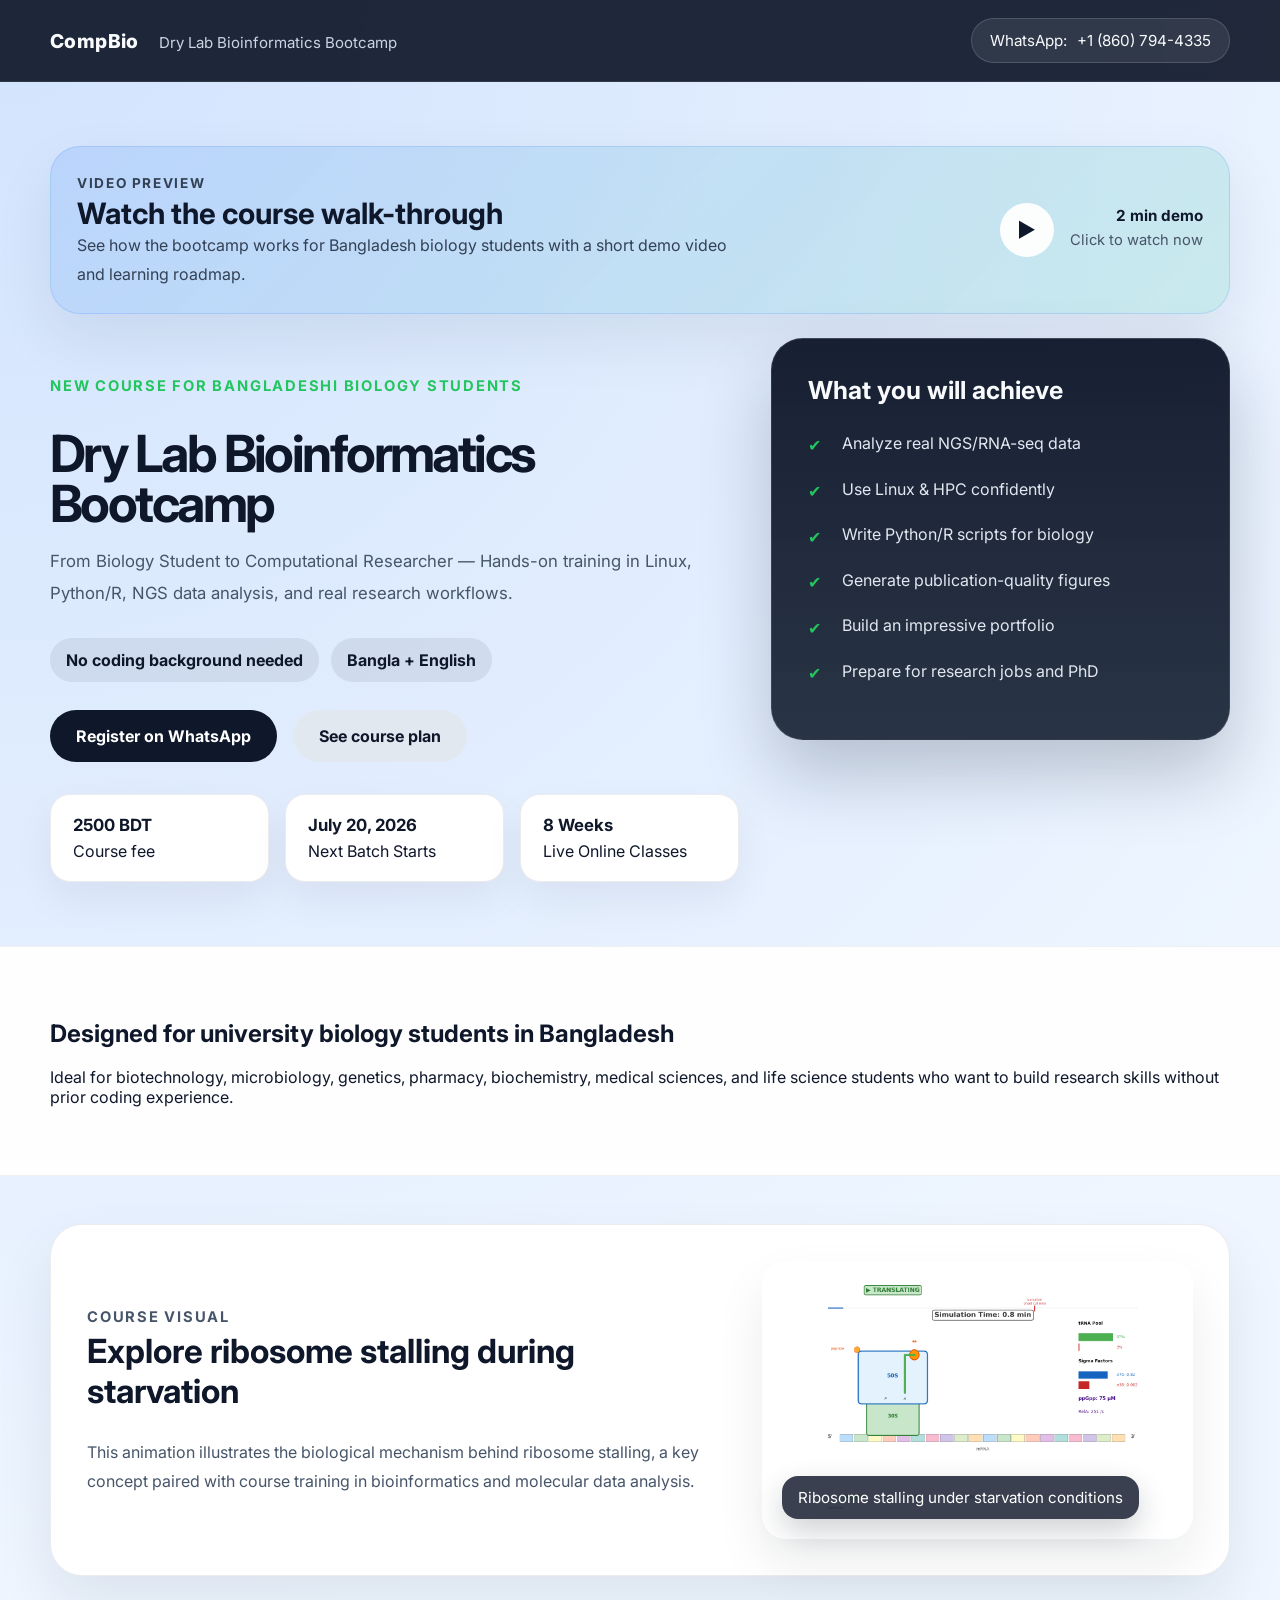
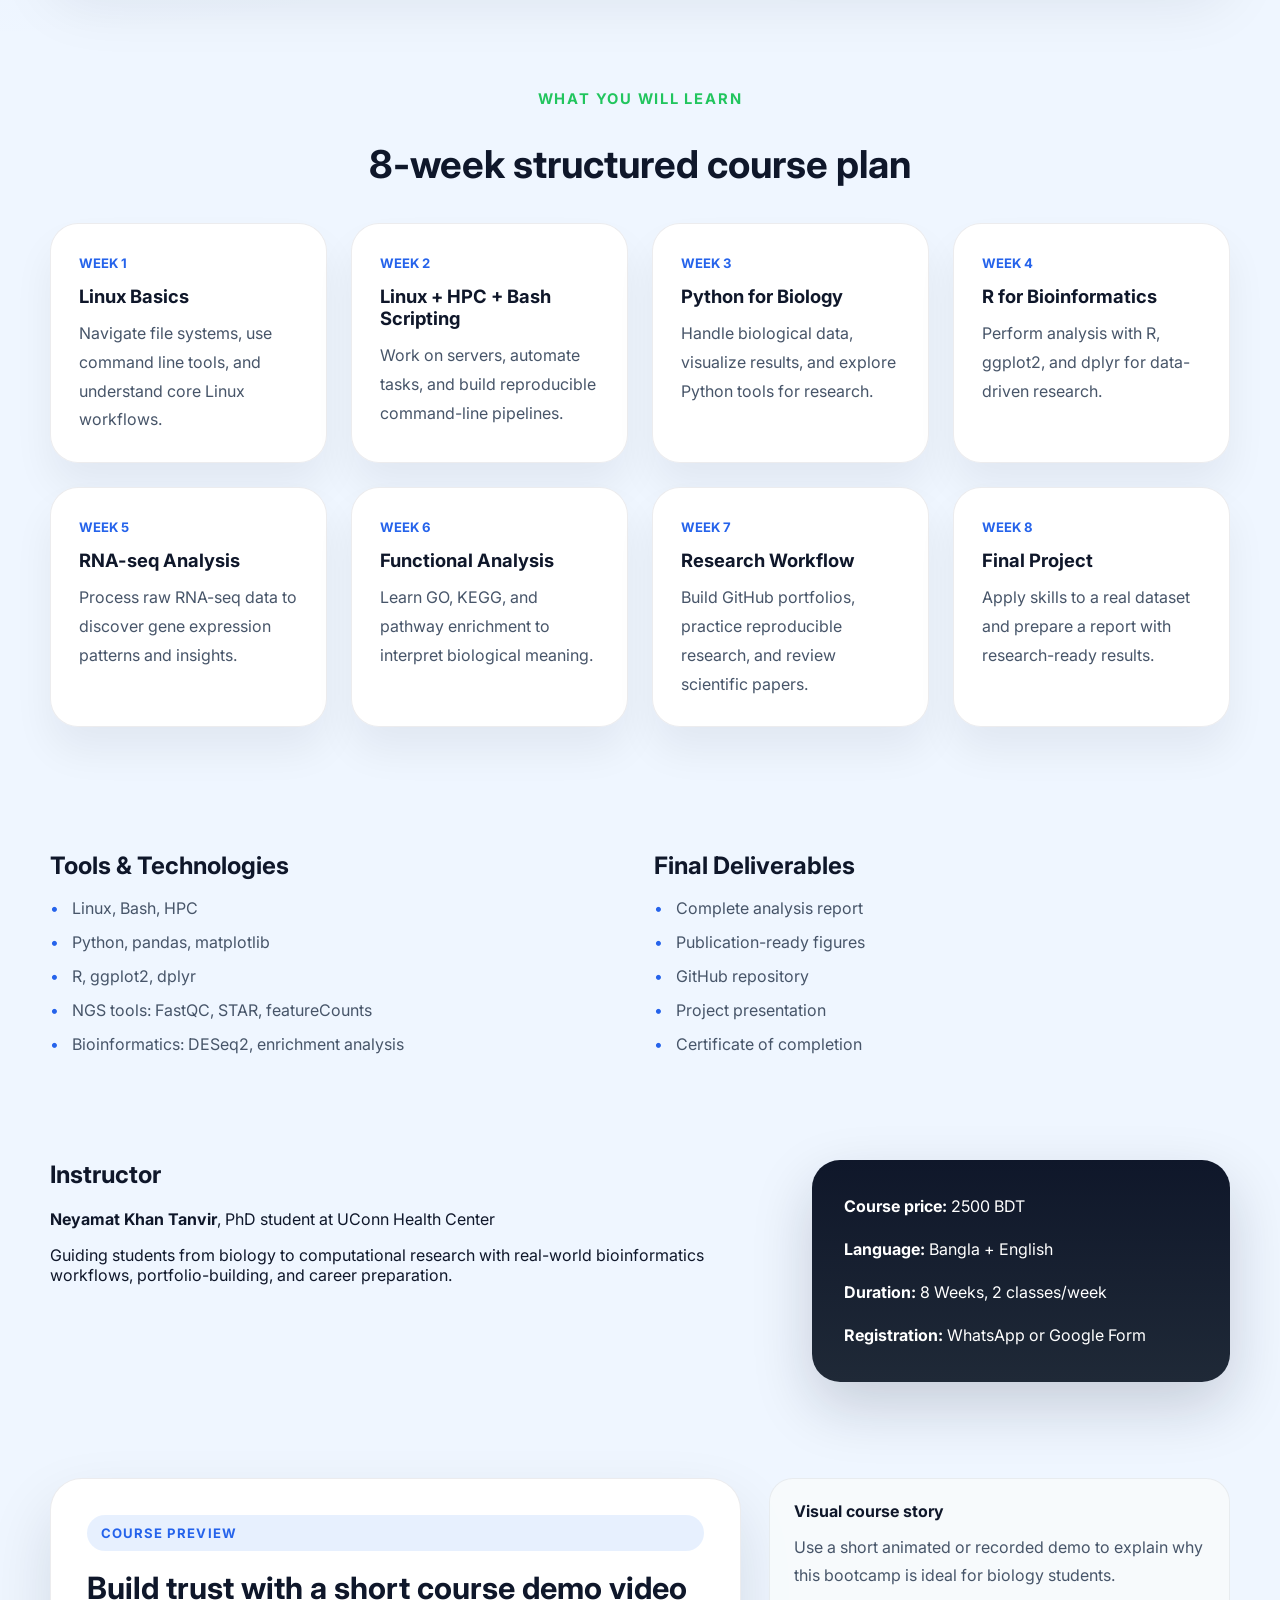
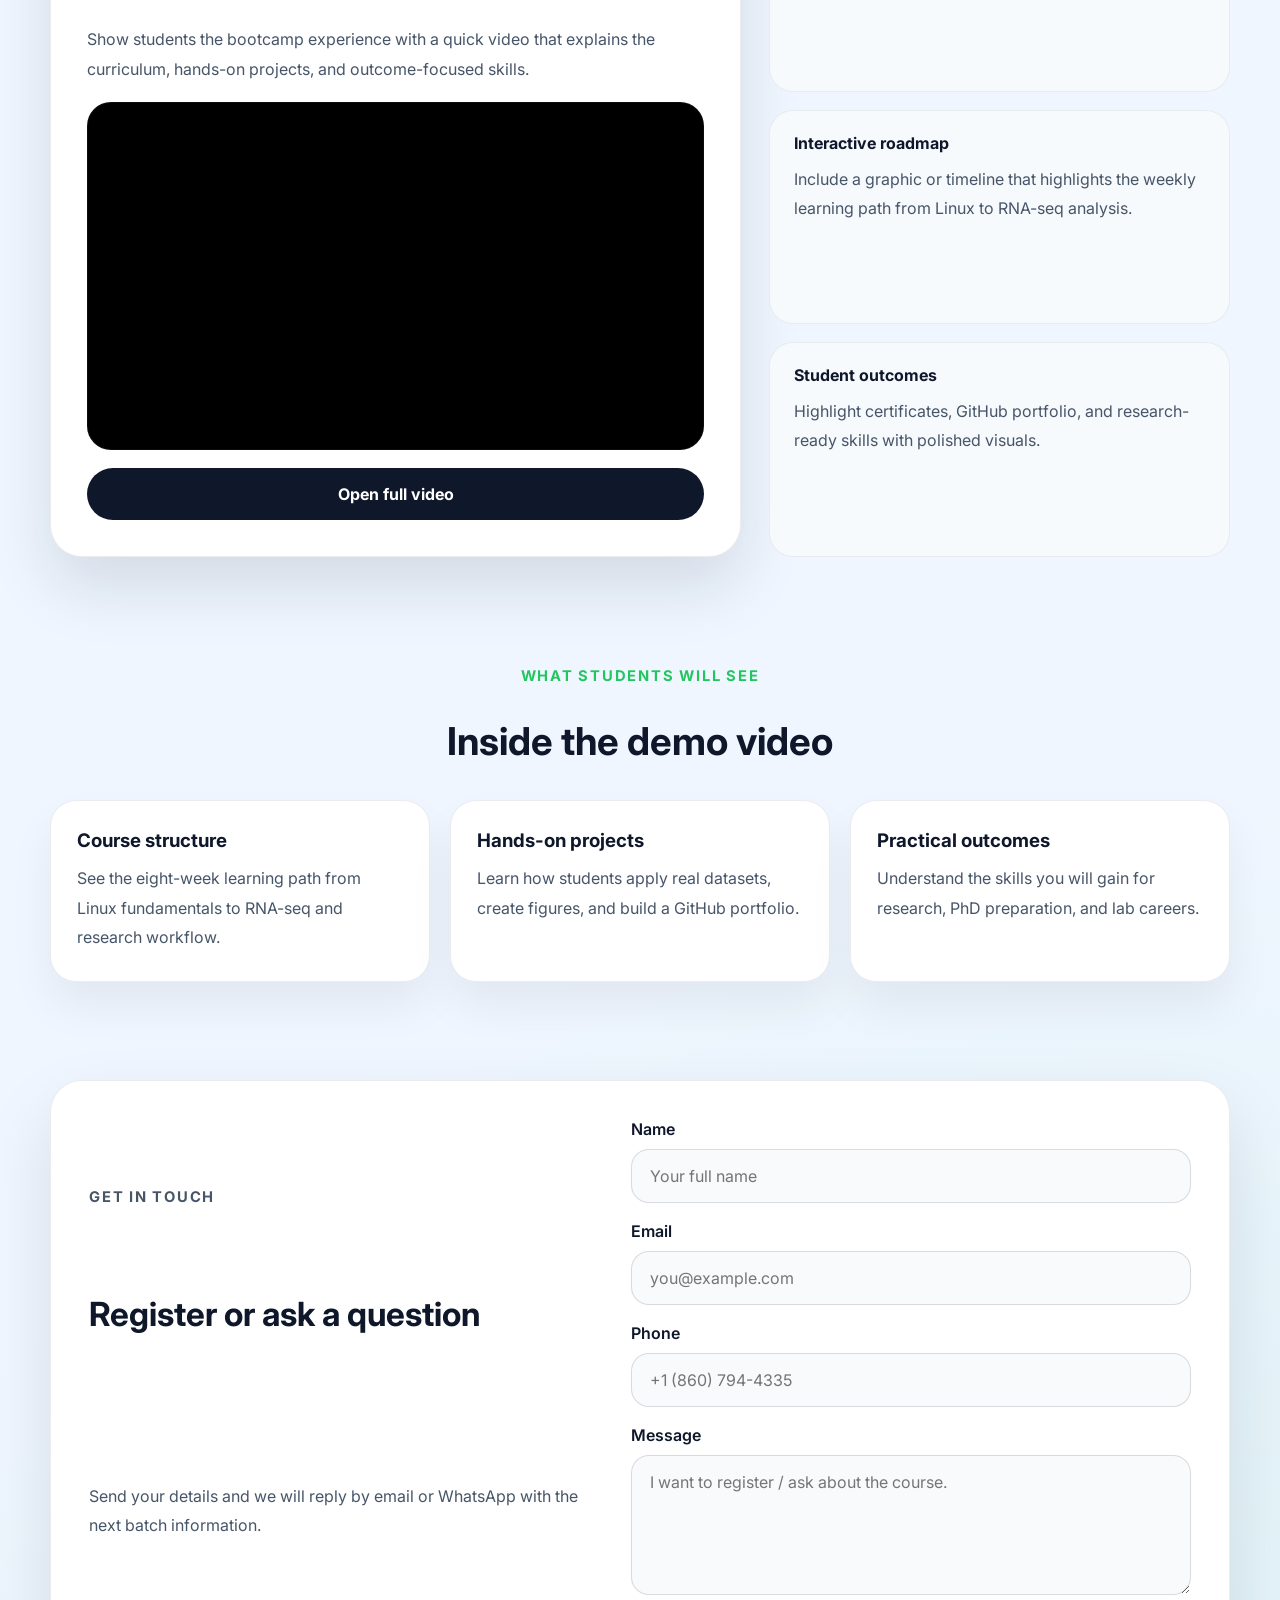
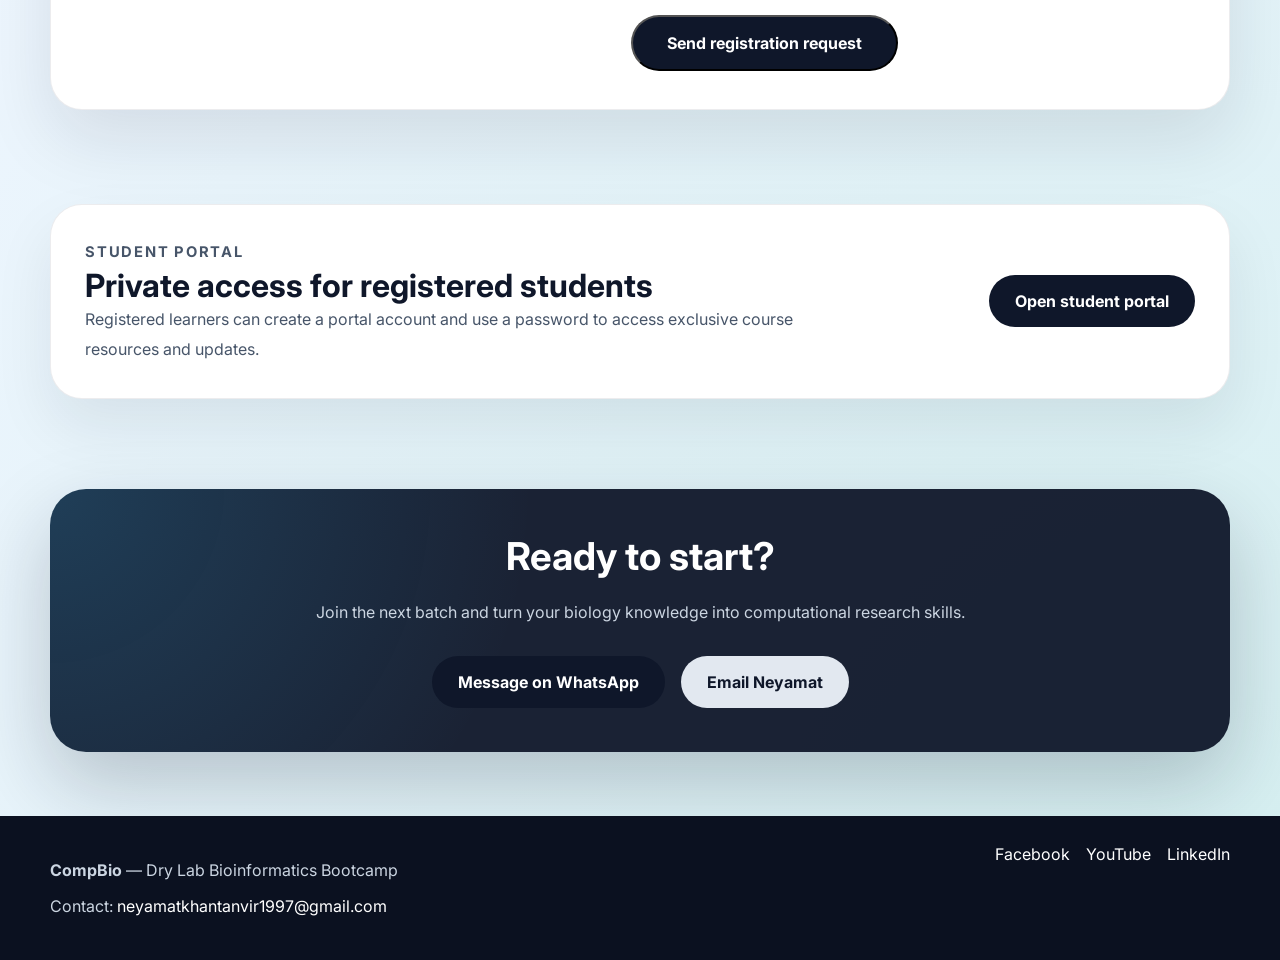
==== index.html @ d681d4a4 "Add GIF caption overlay and push latest updates" ====
<!DOCTYPE html>
<html lang="en">
<head>
  <meta charset="UTF-8" />
  <meta name="viewport" content="width=device-width, initial-scale=1.0" />
  <title>CompBio | Dry Lab Bioinformatics Bootcamp</title>
  <link rel="preconnect" href="https://fonts.googleapis.com" />
  <link rel="preconnect" href="https://fonts.gstatic.com" crossorigin />
  <link href="https://fonts.googleapis.com/css2?family=Inter:wght@400;500;600;700;800&display=swap" rel="stylesheet" />
  <link rel="stylesheet" href="styles.css" />
</head>
<body>
  <header class="topbar">
    <div class="container topbar-inner">
      <div>
        <span class="brand">CompBio</span>
        <span class="tag">Dry Lab Bioinformatics Bootcamp</span>
      </div>
      <div class="contact-pill">
        <span>WhatsApp:</span>
        <a href="https://wa.me/1860794335" target="_blank" rel="noreferrer">+1 (860) 794-4335</a>
      </div>
    </div>
  </header>

  <main>
    <section class="hero">
      <div class="container hero-banner">
        <a class="hero-banner-card" href="https://www.youtube.com/watch?v=3nX9Ci0jKdQ&t=2s" target="_blank" rel="noreferrer">
          <div>
            <p class="hero-banner-tag">Video preview</p>
            <h2>Watch the course walk-through</h2>
            <p>See how the bootcamp works for Bangladesh biology students with a short demo video and learning roadmap.</p>
          </div>
          <div class="hero-banner-thumb">
            <span>▶</span>
            <div>
              <strong>2 min demo</strong>
              <p>Click to watch now</p>
            </div>
          </div>
        </a>
      </div>
      <div class="container hero-grid">
        <div class="hero-copy">
          <p class="eyebrow">New Course for Bangladeshi Biology Students</p>
          <h1>Dry Lab Bioinformatics Bootcamp</h1>
          <p class="hero-text">From Biology Student to Computational Researcher — Hands-on training in Linux, Python/R, NGS data analysis, and real research workflows.</p>
          <div class="hero-badges">
            <span>No coding background needed</span>
            <span>Bangla + English</span>
          </div>
          <div class="hero-actions">
            <a class="btn btn-primary" href="https://wa.me/1860794335" target="_blank" rel="noreferrer">Register on WhatsApp</a>
            <a class="btn btn-secondary" href="#curriculum">See course plan</a>
          </div>
          <div class="hero-stats">
            <div>
              <strong>2500 BDT</strong>
              <span>Course fee</span>
            </div>
            <div>
              <strong>July 20, 2026</strong>
              <span>Next Batch Starts</span>
            </div>
            <div>
              <strong>8 Weeks</strong>
              <span>Live Online Classes</span>
            </div>
          </div>
        </div>
        <div class="hero-card">
          <div class="hero-card-inner">
            <h2>What you will achieve</h2>
            <ul>
              <li>Analyze real NGS/RNA-seq data</li>
              <li>Use Linux & HPC confidently</li>
              <li>Write Python/R scripts for biology</li>
              <li>Generate publication-quality figures</li>
              <li>Build an impressive portfolio</li>
              <li>Prepare for research jobs and PhD</li>
            </ul>
          </div>
        </div>
      </div>
    </section>

    <section class="section highlight">
      <div class="container">
        <h2>Designed for university biology students in Bangladesh</h2>
        <p>Ideal for biotechnology, microbiology, genetics, pharmacy, biochemistry, medical sciences, and life science students who want to build research skills without prior coding experience.</p>
      </div>
    </section>

    <section class="section visual-section">
      <div class="container visual-card">
        <div>
          <p class="eyebrow">Course visual</p>
          <h2>Explore ribosome stalling during starvation</h2>
          <p>This animation illustrates the biological mechanism behind ribosome stalling, a key concept paired with course training in bioinformatics and molecular data analysis.</p>
        </div>
        <div class="visual-image">
          <img src="assets/starvation_mechanism.gif" alt="Ribosome stalling starvation mechanism" />
          <div class="visual-caption">Ribosome stalling under starvation conditions</div>
        </div>
      </div>
    </section>

    <section id="curriculum" class="section curriculum">
      <div class="container">
        <div class="section-heading">
          <p class="eyebrow">What You Will Learn</p>
          <h2>8-week structured course plan</h2>
        </div>
        <div class="grid curriculum-grid">
          <article class="card">
            <span class="week">Week 1</span>
            <h3>Linux Basics</h3>
            <p>Navigate file systems, use command line tools, and understand core Linux workflows.</p>
          </article>
          <article class="card">
            <span class="week">Week 2</span>
            <h3>Linux + HPC + Bash Scripting</h3>
            <p>Work on servers, automate tasks, and build reproducible command-line pipelines.</p>
          </article>
          <article class="card">
            <span class="week">Week 3</span>
            <h3>Python for Biology</h3>
            <p>Handle biological data, visualize results, and explore Python tools for research.</p>
          </article>
          <article class="card">
            <span class="week">Week 4</span>
            <h3>R for Bioinformatics</h3>
            <p>Perform analysis with R, ggplot2, and dplyr for data-driven research.</p>
          </article>
          <article class="card">
            <span class="week">Week 5</span>
            <h3>RNA-seq Analysis</h3>
            <p>Process raw RNA-seq data to discover gene expression patterns and insights.</p>
          </article>
          <article class="card">
            <span class="week">Week 6</span>
            <h3>Functional Analysis</h3>
            <p>Learn GO, KEGG, and pathway enrichment to interpret biological meaning.</p>
          </article>
          <article class="card">
            <span class="week">Week 7</span>
            <h3>Research Workflow</h3>
            <p>Build GitHub portfolios, practice reproducible research, and review scientific papers.</p>
          </article>
          <article class="card">
            <span class="week">Week 8</span>
            <h3>Final Project</h3>
            <p>Apply skills to a real dataset and prepare a report with research-ready results.</p>
          </article>
        </div>
      </div>
    </section>

    <section class="section benefits">
      <div class="container benefits-grid">
        <div>
          <h2>Tools & Technologies</h2>
          <ul>
            <li>Linux, Bash, HPC</li>
            <li>Python, pandas, matplotlib</li>
            <li>R, ggplot2, dplyr</li>
            <li>NGS tools: FastQC, STAR, featureCounts</li>
            <li>Bioinformatics: DESeq2, enrichment analysis</li>
          </ul>
        </div>
        <div>
          <h2>Final Deliverables</h2>
          <ul>
            <li>Complete analysis report</li>
            <li>Publication-ready figures</li>
            <li>GitHub repository</li>
            <li>Project presentation</li>
            <li>Certificate of completion</li>
          </ul>
        </div>
      </div>
    </section>

    <section class="section instructor-section">
      <div class="container instructor-card">
        <div>
          <h2>Instructor</h2>
          <p><strong>Neyamat Khan Tanvir</strong>, PhD student at UConn Health Center</p>
          <p>Guiding students from biology to computational research with real-world bioinformatics workflows, portfolio-building, and career preparation.</p>
        </div>
        <div class="info-box">
          <p><strong>Course price:</strong> 2500 BDT</p>
          <p><strong>Language:</strong> Bangla + English</p>
          <p><strong>Duration:</strong> 8 Weeks, 2 classes/week</p>
          <p><strong>Registration:</strong> WhatsApp or Google Form</p>
        </div>
      </div>
    </section>

    <section class="section preview-section">
      <div class="container preview-grid">
        <div class="preview-card">
          <div class="preview-hero">
            <div class="preview-badge">Course preview</div>
            <h2>Build trust with a short course demo video</h2>
            <p>Show students the bootcamp experience with a quick video that explains the curriculum, hands-on projects, and outcome-focused skills.</p>
            <div class="preview-video">
              <iframe src="https://www.youtube.com/embed/3nX9Ci0jKdQ" title="Dry Lab Bioinformatics Bootcamp Demo" allow="accelerometer; autoplay; clipboard-write; encrypted-media; gyroscope; picture-in-picture" allowfullscreen></iframe>
            </div>
            <a class="btn btn-primary" href="https://www.youtube.com/watch?v=3nX9Ci0jKdQ&t=2s" target="_blank" rel="noreferrer">Open full video</a>
          </div>
        </div>
        <div class="preview-features">
          <div class="feature-item">
            <strong>Visual course story</strong>
            <p>Use a short animated or recorded demo to explain why this bootcamp is ideal for biology students.</p>
          </div>
          <div class="feature-item">
            <strong>Interactive roadmap</strong>
            <p>Include a graphic or timeline that highlights the weekly learning path from Linux to RNA-seq analysis.</p>
          </div>
          <div class="feature-item">
            <strong>Student outcomes</strong>
            <p>Highlight certificates, GitHub portfolio, and research-ready skills with polished visuals.</p>
          </div>
        </div>
      </div>
    </section>

    <section class="section video-insight-section">
      <div class="container section-heading">
        <p class="eyebrow">What students will see</p>
        <h2>Inside the demo video</h2>
      </div>
      <div class="container insight-grid">
        <article class="insight-card">
          <h3>Course structure</h3>
          <p>See the eight-week learning path from Linux fundamentals to RNA-seq and research workflow.</p>
        </article>
        <article class="insight-card">
          <h3>Hands-on projects</h3>
          <p>Learn how students apply real datasets, create figures, and build a GitHub portfolio.</p>
        </article>
        <article class="insight-card">
          <h3>Practical outcomes</h3>
          <p>Understand the skills you will gain for research, PhD preparation, and lab careers.</p>
        </article>
      </div>
    </section>

    <section class="section form-section">
      <div class="container form-card">
        <div class="form-copy">
          <p class="eyebrow">Get in touch</p>
          <h2>Register or ask a question</h2>
          <p>Send your details and we will reply by email or WhatsApp with the next batch information.</p>
        </div>
        <form class="contact-form" action="https://formsubmit.co/neyamatkhantanvir1997@gmail.com" method="POST">
          <input type="hidden" name="_subject" value="CompBio course registration request" />
          <input type="hidden" name="_captcha" value="false" />
          <input type="hidden" name="_autoresponse" value="Thank you for registering for CompBio Bootcamp. We received your request and will contact you soon with batch details." />
          <input type="hidden" name="_next" value="https://tanbirbhai1212.github.io/CompBio/" />
          <div class="form-fields">
            <label class="form-field">
              <span>Name</span>
              <input class="form-input" type="text" name="name" placeholder="Your full name" required />
            </label>
            <label class="form-field">
              <span>Email</span>
              <input class="form-input" type="email" name="email" placeholder="you@example.com" required />
            </label>
            <label class="form-field">
              <span>Phone</span>
              <input class="form-input" type="tel" name="phone" placeholder="+1 (860) 794-4335" />
            </label>
            <label class="form-field form-textarea-field">
              <span>Message</span>
              <textarea class="form-textarea" name="message" rows="4" placeholder="I want to register / ask about the course."></textarea>
            </label>
          </div>
          <button type="submit" class="btn btn-primary form-submit">Send registration request</button>
        </form>
      </div>
    </section>

    <section class="section portal-callout">
      <div class="container portal-card">
        <div>
          <p class="eyebrow">Student portal</p>
          <h2>Private access for registered students</h2>
          <p>Registered learners can create a portal account and use a password to access exclusive course resources and updates.</p>
        </div>
        <div class="portal-actions">
          <a class="btn btn-primary" href="portal.html">Open student portal</a>
        </div>
      </div>
    </section>

    <section class="section cta-section">
      <div class="container cta-card">
        <h2>Ready to start?</h2>
        <p>Join the next batch and turn your biology knowledge into computational research skills.</p>
        <div class="cta-actions">
          <a class="btn btn-primary" href="https://wa.me/1860794335" target="_blank" rel="noreferrer">Message on WhatsApp</a>
          <a class="btn btn-secondary" href="mailto:neyamatkhantanvir1997@gmail.com">Email Neyamat</a>
        </div>
      </div>
    </section>
  </main>

  <footer class="footer">
    <div class="container footer-grid">
      <div>
        <p><strong>CompBio</strong> — Dry Lab Bioinformatics Bootcamp</p>
        <p>Contact: <a href="mailto:neyamatkhantanvir1997@gmail.com">neyamatkhantanvir1997@gmail.com</a></p>
      </div>
      <div class="social-links">
        <a href="https://www.facebook.com/share/1B9h239zq3/?mibextid=wwXIfr" target="_blank" rel="noreferrer">Facebook</a>
        <a href="https://www.youtube.com/@Explore_Nature_with_NKT" target="_blank" rel="noreferrer">YouTube</a>
        <a href="https://www.linkedin.com/in/neyamat-khan-tanvir/" target="_blank" rel="noreferrer">LinkedIn</a>
      </div>
    </div>
  </footer>
</body>
</html>
---- styles.css ----
:root {
  --bg: #eff6ff;
  --surface: #ffffff;
  --surface-strong: #0f172a;
  --text: #0f172a;
  --muted: #475569;
  --accent: #0f9cf4;
  --accent-strong: #2563eb;
  --success: #22c55e;
  font-family: 'Inter', sans-serif;
  color: var(--text);
  background: var(--bg);
}

* {
  box-sizing: border-box;
}

html {
  scroll-behavior: smooth;
}

body {
  margin: 0;
  min-height: 100vh;
  background: radial-gradient(circle at top left, rgba(59, 130, 246, 0.16), transparent 28%),
              radial-gradient(circle at bottom right, rgba(16, 185, 129, 0.12), transparent 30%),
              var(--bg);
}

a {
  color: inherit;
  text-decoration: none;
}

button,
input,
textarea,
select {
  font: inherit;
}

.container {
  width: min(1180px, calc(100% - 40px));
  margin: 0 auto;
}

.topbar {
  background: rgba(15, 23, 42, 0.92);
  color: #f8fafc;
  position: sticky;
  top: 0;
  z-index: 10;
  backdrop-filter: blur(18px);
  border-bottom: 1px solid rgba(255,255,255,0.08);
}

.topbar-inner {
  display: flex;
  align-items: center;
  justify-content: space-between;
  gap: 18px;
  padding: 18px 0;
}

.brand {
  font-size: 1.2rem;
  font-weight: 800;
  letter-spacing: 0.02em;
}

.tag {
  margin-left: 16px;
  font-size: 0.94rem;
  color: #cbd5e1;
}

.contact-pill {
  display: inline-flex;
  align-items: center;
  gap: 10px;
  background: rgba(255,255,255,0.08);
  border: 1px solid rgba(255,255,255,0.15);
  border-radius: 999px;
  padding: 12px 18px;
  font-size: 0.95rem;
}

.hero {
  padding: 64px 0 40px;
}

.hero-banner {
  margin-bottom: 24px;
}

.hero-banner-card {
  display: grid;
  grid-template-columns: 1.4fr 0.9fr;
  gap: 24px;
  align-items: center;
  padding: 24px 26px;
  border-radius: 30px;
  background: linear-gradient(135deg, rgba(59,130,246,0.17), rgba(16,185,129,0.14));
  border: 1px solid rgba(59,130,246,0.18);
  box-shadow: 0 24px 60px rgba(15,23,42,0.08);
  transition: transform 0.2s ease, box-shadow 0.2s ease;
}

.hero-banner-card:hover {
  transform: translateY(-2px);
  box-shadow: 0 30px 80px rgba(15,23,42,0.12);
}

.hero-banner-tag {
  display: inline-flex;
  color: #0f172a;
  font-weight: 700;
  text-transform: uppercase;
  letter-spacing: 0.12em;
  font-size: 0.85rem;
  margin-bottom: 10px;
}

.hero-banner-card h2 {
  margin: 0;
  color: #0f172a;
  font-size: clamp(1.5rem, 2.3vw, 2.1rem);
}

.hero-banner-card p {
  margin: 0;
  color: #334155;
  line-height: 1.8;
}

.hero-banner-thumb {
  display: inline-flex;
  align-items: center;
  gap: 16px;
  justify-content: flex-end;
}

.hero-banner-thumb span {
  display: inline-flex;
  align-items: center;
  justify-content: center;
  width: 54px;
  height: 54px;
  border-radius: 50%;
  background: rgba(255,255,255,0.95);
  color: #0f172a;
  font-size: 1.25rem;
  font-weight: 700;
}

.hero-banner-thumb div {
  text-align: right;
}

.hero-banner-thumb strong {
  display: block;
  font-size: 0.95rem;
  color: #0f172a;
}

.hero-banner-thumb p {
  margin: 2px 0 0;
  color: #475569;
  font-size: 0.92rem;
}

.hero-grid {
  display: grid;
  grid-template-columns: 1.35fr 0.9fr;
  gap: 32px;
  align-items: start;
}

.hero-copy {
  padding: 24px 0;
}

.eyebrow {
  display: inline-flex;
  align-items: center;
  gap: 10px;
  font-size: 0.92rem;
  font-weight: 700;
  color: var(--success);
  text-transform: uppercase;
  letter-spacing: 0.12em;
}

h1 {
  margin: 18px 0 18px;
  font-size: clamp(3rem, 4vw, 4.8rem);
  line-height: 0.98;
  letter-spacing: -0.05em;
  color: var(--surface-strong);
}

.hero-text {
  max-width: 680px;
  font-size: 1.05rem;
  line-height: 1.9;
  color: var(--muted);
}

.hero-badges {
  display: flex;
  flex-wrap: wrap;
  gap: 12px;
  margin: 28px 0;
}

.hero-badges span {
  display: inline-flex;
  padding: 12px 16px;
  border-radius: 999px;
  background: rgba(15, 23, 42, 0.08);
  color: var(--surface-strong);
  font-weight: 700;
}

.hero-actions {
  display: flex;
  flex-wrap: wrap;
  gap: 16px;
  margin-bottom: 32px;
}

.btn {
  display: inline-flex;
  align-items: center;
  justify-content: center;
  gap: 8px;
  padding: 16px 26px;
  border-radius: 999px;
  font-weight: 700;
  transition: transform 0.2s ease, box-shadow 0.2s ease, background 0.2s ease;
}

.btn:hover {
  transform: translateY(-2px);
  box-shadow: 0 18px 35px rgba(15,23,42,0.12);
}

.btn-primary {
  background: var(--surface-strong);
  color: #ffffff;
}

.btn-secondary {
  background: #e2e8f0;
  color: var(--surface-strong);
}

.hero-stats {
  display: grid;
  grid-template-columns: repeat(3, minmax(0, 1fr));
  gap: 16px;
  margin-top: 20px;
}

.hero-stats div {
  padding: 20px 22px;
  border-radius: 20px;
  background: var(--surface);
  border: 1px solid rgba(15, 23, 42, 0.08);
  box-shadow: 0 18px 40px rgba(15,23,42,0.06);
}

.hero-stats strong {
  display: block;
  font-size: 1.05rem;
  margin-bottom: 6px;
}

.hero-card {
  display: flex;
  align-items: center;
  justify-content: flex-end;
}

.hero-card-inner {
  width: 100%;
  border-radius: 32px;
  padding: 36px;
  background: linear-gradient(180deg, rgba(15, 23, 42, 0.96) 0%, rgba(30, 41, 59, 0.95) 100%);
  color: #f8fafc;
  box-shadow: 0 35px 70px rgba(15,23,42,0.22);
  border: 1px solid rgba(255,255,255,0.1);
}

.hero-card-inner h2 {
  margin-top: 0;
  font-size: 1.55rem;
  color: #f8fafc;
}

.hero-card-inner ul {
  margin: 24px 0 0;
  padding: 0;
  list-style: none;
}

.hero-card-inner li {
  position: relative;
  padding-left: 34px;
  margin-bottom: 16px;
  line-height: 1.85;
  color: #e2e8f0;
}

.hero-card-inner li::before {
  content: '✔';
  position: absolute;
  left: 0;
  top: 0.15rem;
  font-size: 1rem;
  color: var(--success);
}

.section {
  padding: 52px 0;
}

.highlight {
  background: rgba(255,255,255,0.95);
  border-top: 1px solid rgba(15,23,42,0.06);
  border-bottom: 1px solid rgba(15,23,42,0.06);
}

.visual-section {
  padding: 48px 0;
}

.visual-card {
  display: grid;
  grid-template-columns: 1.2fr 0.8fr;
  gap: 28px;
  align-items: center;
  background: #ffffff;
  border-radius: 32px;
  padding: 36px;
  border: 1px solid rgba(15,23,42,0.08);
  box-shadow: 0 28px 60px rgba(15,23,42,0.08);
}

.visual-card h2 {
  margin-top: 0;
  font-size: clamp(2rem, 2.6vw, 2.5rem);
  color: #0f172a;
}

.visual-card p {
  margin: 0;
  color: #475569;
  line-height: 1.8;
}

.visual-image {
  position: relative;
}

.visual-image img {
  width: 100%;
  border-radius: 24px;
  display: block;
  box-shadow: 0 24px 50px rgba(15,23,42,0.08);
}

.visual-caption {
  position: absolute;
  left: 20px;
  bottom: 20px;
  background: rgba(15,23,42,0.82);
  color: #ffffff;
  padding: 12px 16px;
  border-radius: 16px;
  font-size: 0.95rem;
  box-shadow: 0 12px 30px rgba(15,23,42,0.2);
}

.section-heading {
  text-align: center;
  margin-bottom: 36px;
}

.section-heading h2 {
  margin: 18px auto 0;
  font-size: clamp(2rem, 3vw, 2.8rem);
  color: var(--surface-strong);
}

.curriculum-grid {
  display: grid;
  grid-template-columns: repeat(4, minmax(0, 1fr));
  gap: 24px;
}

.card {
  background: rgba(255,255,255,0.97);
  padding: 28px;
  border-radius: 28px;
  border: 1px solid rgba(15,23,42,0.08);
  box-shadow: 0 24px 40px rgba(15,23,42,0.06);
}

.week {
  display: inline-flex;
  font-size: 0.82rem;
  text-transform: uppercase;
  font-weight: 700;
  color: var(--accent-strong);
  margin-bottom: 14px;
}

.card h3 {
  margin: 0 0 12px;
  font-size: 1.15rem;
  color: var(--surface-strong);
}

.card p {
  margin: 0;
  color: var(--muted);
  line-height: 1.8;
}

.benefits-grid {
  display: grid;
  grid-template-columns: 1fr 1fr;
  gap: 28px;
}

.benefits-grid h2 {
  margin-bottom: 18px;
}

.benefits-grid ul {
  margin: 0;
  padding: 0;
  list-style: none;
}

.benefits-grid li {
  margin-bottom: 14px;
  padding-left: 22px;
  position: relative;
  color: var(--muted);
}

.benefits-grid li::before {
  content: '•';
  position: absolute;
  left: 0;
  color: var(--accent-strong);
}

.instructor-section {
  padding: 40px 0 48px;
}

.instructor-card {
  display: grid;
  grid-template-columns: 1.4fr 0.8fr;
  gap: 30px;
  align-items: stretch;
}

.instructor-card h2 {
  margin-top: 0;
}

.info-box {
  background: linear-gradient(180deg, #0f172a 0%, #1f2937 100%);
  color: #ffffff;
  padding: 32px;
  border-radius: 28px;
  display: grid;
  gap: 14px;
  box-shadow: 0 24px 60px rgba(15,23,42,0.18);
}

.info-box p {
  margin: 0;
  line-height: 1.8;
}

.preview-section {
  padding: 48px 0;
}

.preview-grid {
  display: grid;
  grid-template-columns: 1.2fr 0.8fr;
  gap: 28px;
  align-items: stretch;
}

.preview-card {
  background: #ffffff;
  border-radius: 32px;
  padding: 36px;
  box-shadow: 0 30px 65px rgba(15,23,42,0.12);
  border: 1px solid rgba(15,23,42,0.08);
}

.preview-hero {
  display: grid;
  gap: 18px;
}

.preview-badge {
  display: inline-flex;
  padding: 10px 14px;
  border-radius: 999px;
  background: rgba(59, 130, 246, 0.12);
  color: #2563eb;
  font-weight: 700;
  text-transform: uppercase;
  letter-spacing: 0.08em;
  font-size: 0.82rem;
}

.preview-hero h2 {
  margin: 0;
  font-size: clamp(1.75rem, 2.4vw, 2.3rem);
  color: #0f172a;
}

.preview-hero p {
  margin: 0;
  color: #475569;
  line-height: 1.9;
}

.preview-video {
  position: relative;
  width: 100%;
  padding-top: 56.25%;
  border-radius: 24px;
  overflow: hidden;
  background: #000;
  box-shadow: inset 0 0 0 1px rgba(255,255,255,0.05);
}

.preview-video iframe {
  position: absolute;
  width: 100%;
  height: 100%;
  left: 0;
  top: 0;
  border: 0;
}

.preview-features {
  display: grid;
  gap: 18px;
}

.feature-item {
  padding: 22px 24px;
  border-radius: 24px;
  background: rgba(247,250,252,0.95);
  border: 1px solid rgba(15,23,42,0.06);
}

.feature-item strong {
  display: block;
  margin-bottom: 12px;
  color: #0f172a;
}

.feature-item p {
  margin: 0;
  color: #475569;
  line-height: 1.8;
}

.video-insight-section {
  padding: 48px 0;
}

.insight-grid {
  display: grid;
  grid-template-columns: repeat(3, minmax(0, 1fr));
  gap: 20px;
  margin-top: 24px;
}

.insight-card {
  padding: 28px 26px;
  border-radius: 26px;
  background: #ffffff;
  border: 1px solid rgba(15,23,42,0.08);
  box-shadow: 0 24px 45px rgba(15,23,42,0.06);
}

.insight-card h3 {
  margin: 0 0 12px;
  color: #0f172a;
}

.insight-card p {
  margin: 0;
  color: #475569;
  line-height: 1.85;
}

.form-section {
  padding: 50px 0;
}

.form-card {
  display: grid;
  grid-template-columns: 1fr 1.1fr;
  gap: 32px;
  background: #ffffff;
  border-radius: 32px;
  padding: 38px;
  border: 1px solid rgba(15,23,42,0.08);
  box-shadow: 0 30px 70px rgba(15,23,42,0.1);
}

.form-copy {
  display: grid;
  gap: 18px;
}

.form-copy h2 {
  margin: 0;
  font-size: clamp(2rem, 2.6vw, 2.4rem);
  color: #0f172a;
}

.form-copy p {
  margin: 0;
  color: #475569;
  line-height: 1.85;
}

.contact-form {
  display: grid;
  gap: 20px;
}

.form-fields {
  display: grid;
  gap: 18px;
}

.form-field {
  display: grid;
  gap: 10px;
}

.form-field span {
  font-weight: 600;
  color: #0f172a;
}

.form-input,
.form-textarea {
  width: 100%;
  border: 1px solid rgba(15,23,42,0.14);
  border-radius: 18px;
  padding: 16px 18px;
  background: #f8fafc;
  color: #0f172a;
  outline: none;
  transition: border-color 0.2s ease, box-shadow 0.2s ease;
}

.form-input:focus,
.form-textarea:focus {
  border-color: rgba(59,130,246,0.65);
  box-shadow: 0 0 0 4px rgba(59,130,246,0.12);
}

.form-textarea {
  min-height: 140px;
  resize: vertical;
}

.form-submit {
  width: fit-content;
  padding: 16px 34px;
}

.portal-callout {
  padding: 44px 0;
}

.portal-card {
  display: grid;
  grid-template-columns: 1.8fr 0.8fr;
  gap: 24px;
  align-items: center;
  padding: 34px;
  border-radius: 32px;
  background: #ffffff;
  border: 1px solid rgba(15,23,42,0.08);
  box-shadow: 0 28px 60px rgba(15,23,42,0.08);
}

.portal-card h2 {
  margin: 0;
  font-size: clamp(2rem, 2.5vw, 2.4rem);
  color: #0f172a;
}

.portal-card p {
  margin: 0;
  color: #475569;
  line-height: 1.85;
}

.portal-actions {
  display: flex;
  justify-content: flex-end;
}

.cta-section {
  padding: 46px 0 64px;
}

.cta-card {
  background: radial-gradient(circle at top left, rgba(56, 189, 248, 0.18), transparent 40%),
              rgba(15, 23, 42, 0.95);
  color: #ffffff;
  border-radius: 36px;
  padding: 44px 42px;
  text-align: center;
  box-shadow: 0 32px 80px rgba(15,23,42,0.22);
}

.cta-card h2 {
  margin: 0 0 18px;
  font-size: clamp(2rem, 3vw, 3rem);
}

.cta-card p {
  margin: 0 0 28px;
  color: #cbd5e1;
  line-height: 1.9;
}

.cta-actions {
  display: flex;
  flex-wrap: wrap;
  justify-content: center;
  gap: 16px;
}

.footer {
  background: #0b1120;
  color: #cbd5e1;
  padding: 28px 0 28px;
}

.footer-grid {
  display: flex;
  flex-wrap: wrap;
  justify-content: space-between;
  gap: 20px;
}

.footer a {
  color: #ffffff;
}

.social-links {
  display: flex;
  flex-wrap: wrap;
  gap: 16px;
}

@media (max-width: 1080px) {
  .hero-banner-card,
  .hero-grid,
  .instructor-card,
  .benefits-grid,
  .preview-grid,
  .insight-grid,
  .form-card,
  .visual-card {
    grid-template-columns: 1fr;
  }

  .hero-banner-thumb {
    justify-content: flex-start;
    text-align: left;
  }
}

@media (max-width: 780px) {
  .topbar-inner,
  .footer-grid,
  .hero-actions,
  .cta-actions,
  .form-card {
    flex-direction: column;
    align-items: stretch;
  }

  .hero-stats,
  .curriculum-grid,
  .preview-grid,
  .insight-grid {
    grid-template-columns: 1fr;
  }

  .hero-banner-card {
    grid-template-columns: 1fr;
  }

  .hero-banner-thumb {
    justify-content: flex-start;
    text-align: left;
  }

  .btn {
    width: 100%;
  }
}

@media (max-width: 520px) {
  .hero {
    padding-top: 42px;
  }

  h1 {
    font-size: 2.5rem;
  }

  .hero-card-inner,
  .info-box,
  .cta-card,
  .card {
    padding: 24px;
    border-radius: 24px;
  }
}
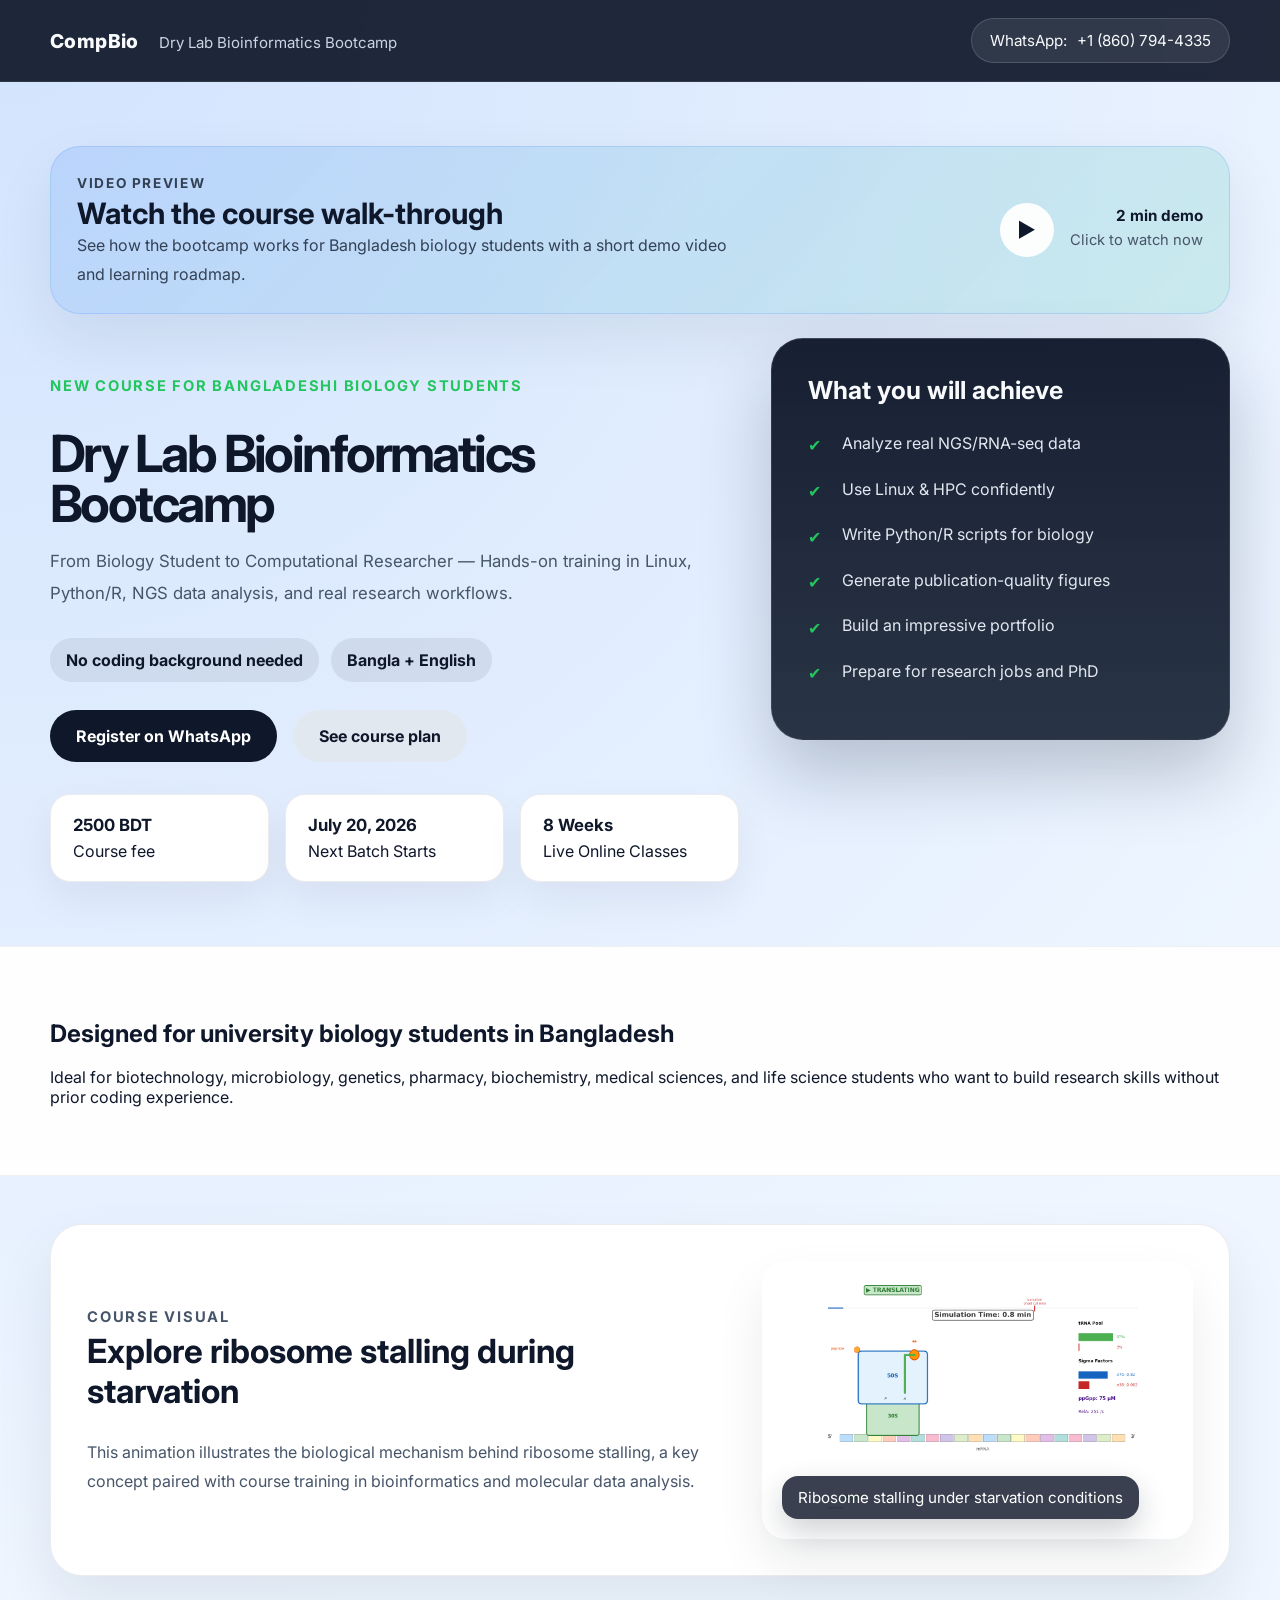
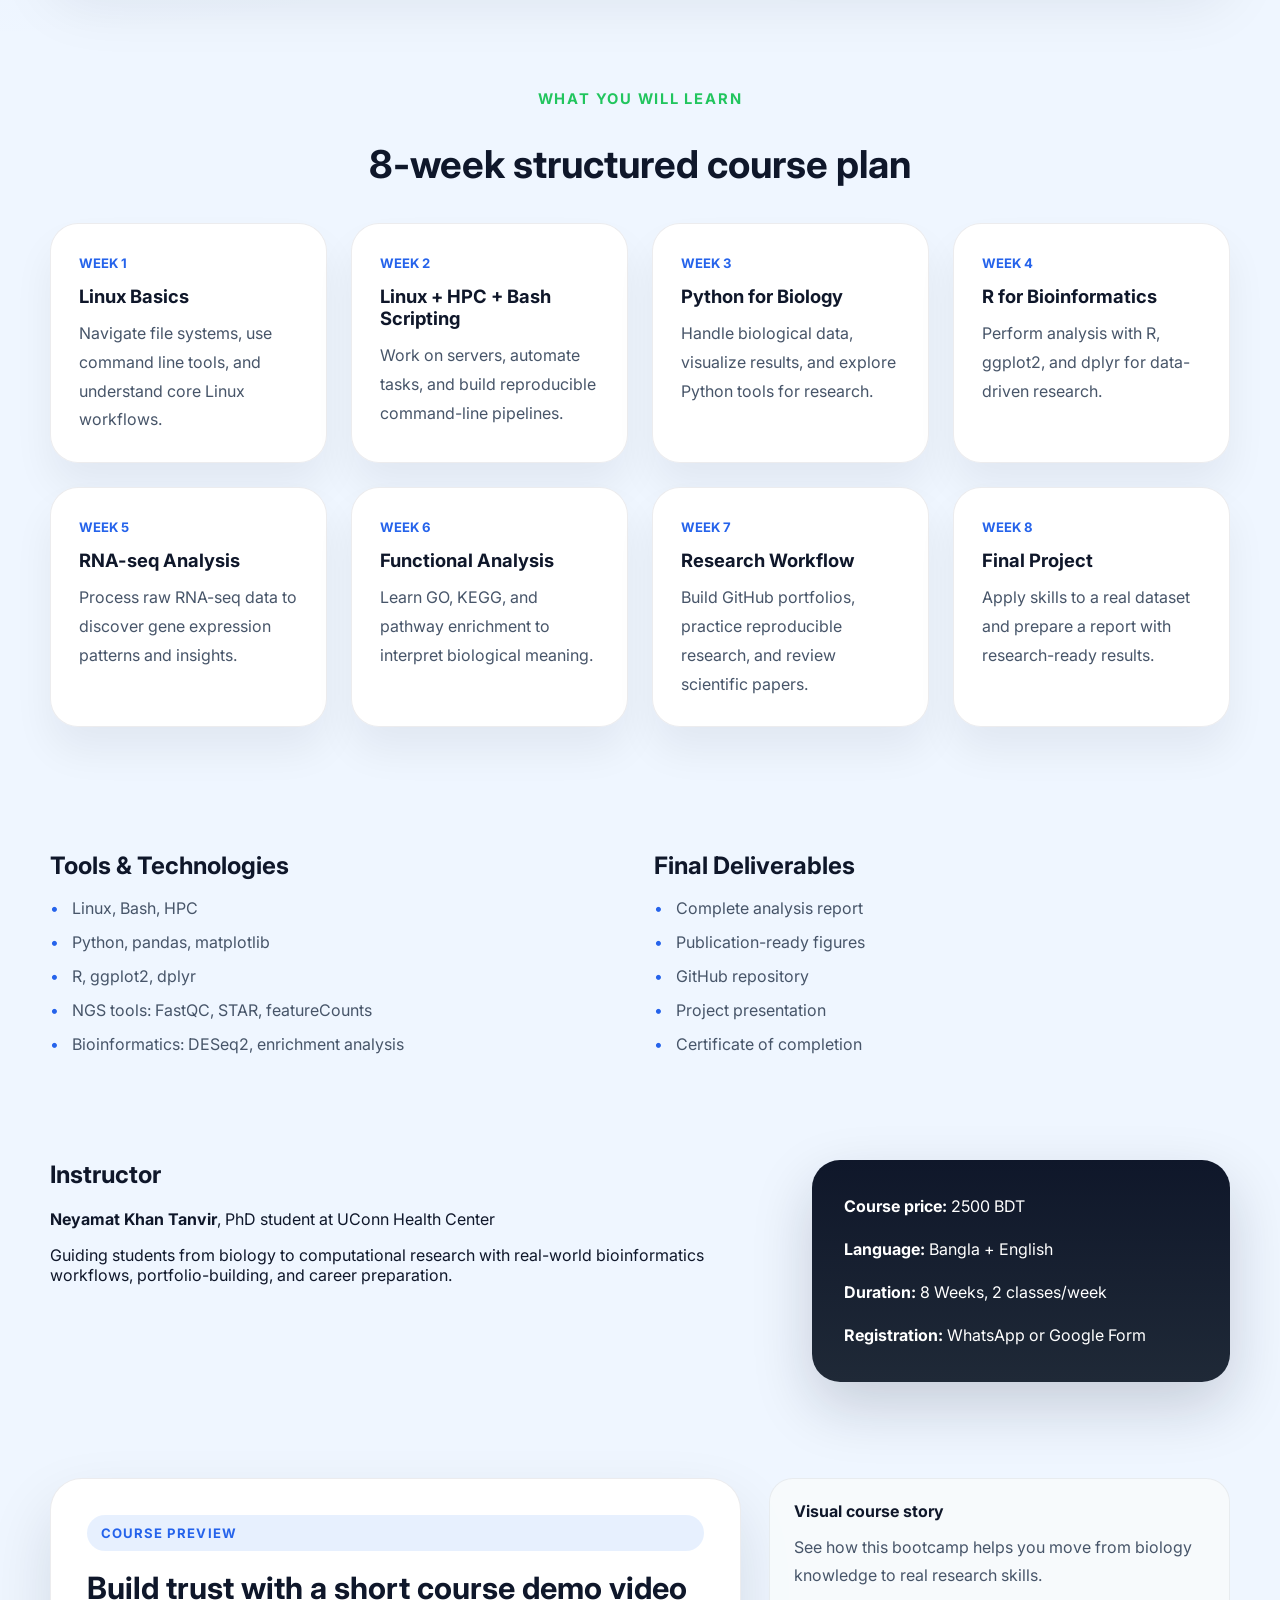
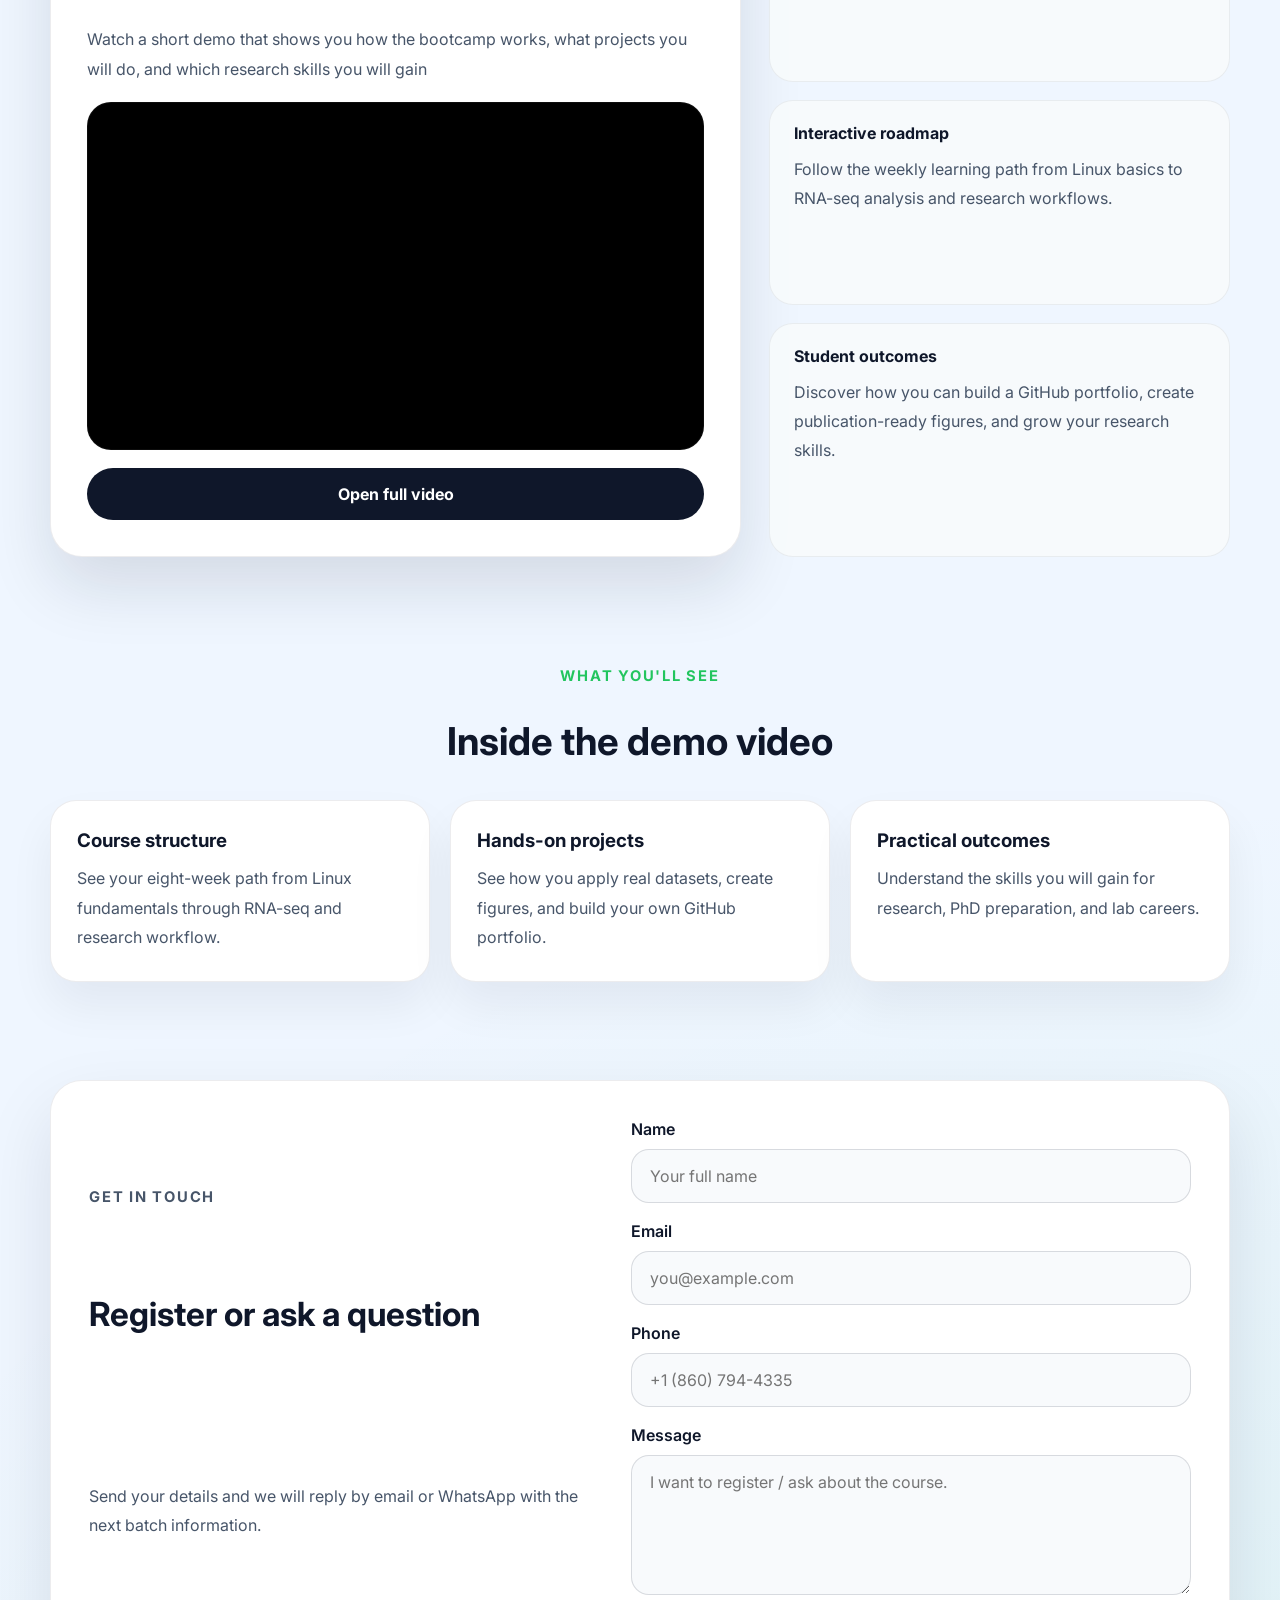
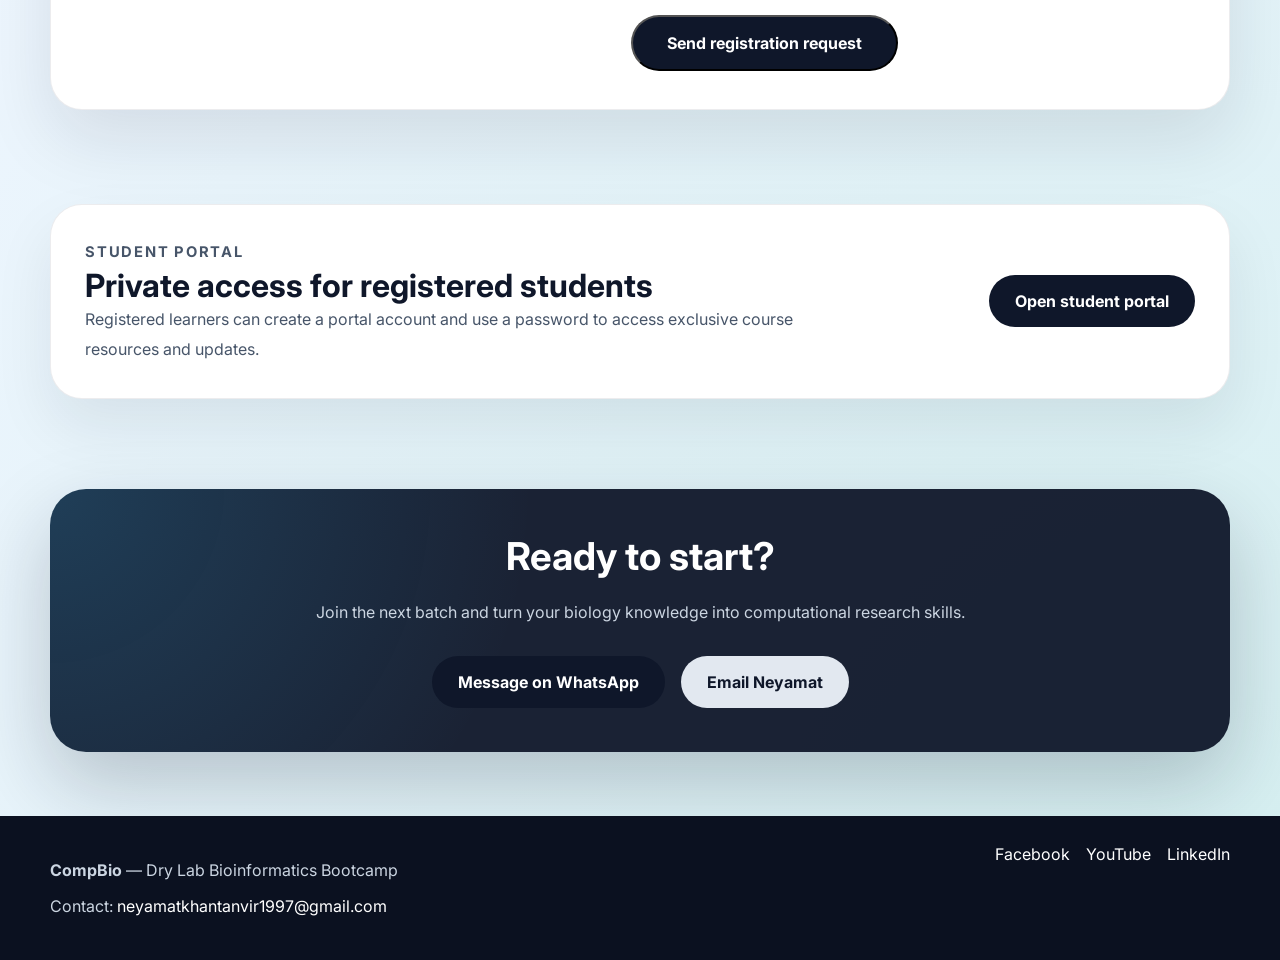
==== commit 47ba1129: "Add ribosome stalling visual GIF section" ====
--- a/index.html
+++ b/index.html
@@ -204,7 +204,7 @@
           <div class="preview-hero">
             <div class="preview-badge">Course preview</div>
             <h2>Build trust with a short course demo video</h2>
-            <p>Show students the bootcamp experience with a quick video that explains the curriculum, hands-on projects, and outcome-focused skills.</p>
+            <p>Watch a short demo that shows you how the bootcamp works, what projects you will do, and which research skills you will gain
             <div class="preview-video">
               <iframe src="https://www.youtube.com/embed/3nX9Ci0jKdQ" title="Dry Lab Bioinformatics Bootcamp Demo" allow="accelerometer; autoplay; clipboard-write; encrypted-media; gyroscope; picture-in-picture" allowfullscreen></iframe>
             </div>
@@ -214,15 +214,15 @@
         <div class="preview-features">
           <div class="feature-item">
             <strong>Visual course story</strong>
-            <p>Use a short animated or recorded demo to explain why this bootcamp is ideal for biology students.</p>
+            <p>See how this bootcamp helps you move from biology knowledge to real research skills.</p>
           </div>
           <div class="feature-item">
             <strong>Interactive roadmap</strong>
-            <p>Include a graphic or timeline that highlights the weekly learning path from Linux to RNA-seq analysis.</p>
+            <p>Follow the weekly learning path from Linux basics to RNA-seq analysis and research workflows.</p>
           </div>
           <div class="feature-item">
             <strong>Student outcomes</strong>
-            <p>Highlight certificates, GitHub portfolio, and research-ready skills with polished visuals.</p>
+            <p>Discover how you can build a GitHub portfolio, create publication-ready figures, and grow your research skills.</p>
           </div>
         </div>
       </div>
@@ -230,17 +230,17 @@
 
     <section class="section video-insight-section">
       <div class="container section-heading">
-        <p class="eyebrow">What students will see</p>
+        <p class="eyebrow">What you'll see</p>
         <h2>Inside the demo video</h2>
       </div>
       <div class="container insight-grid">
         <article class="insight-card">
           <h3>Course structure</h3>
-          <p>See the eight-week learning path from Linux fundamentals to RNA-seq and research workflow.</p>
+          <p>See your eight-week path from Linux fundamentals through RNA-seq and research workflow.</p>
         </article>
         <article class="insight-card">
           <h3>Hands-on projects</h3>
-          <p>Learn how students apply real datasets, create figures, and build a GitHub portfolio.</p>
+          <p>See how you apply real datasets, create figures, and build your own GitHub portfolio.</p>
         </article>
         <article class="insight-card">
           <h3>Practical outcomes</h3>
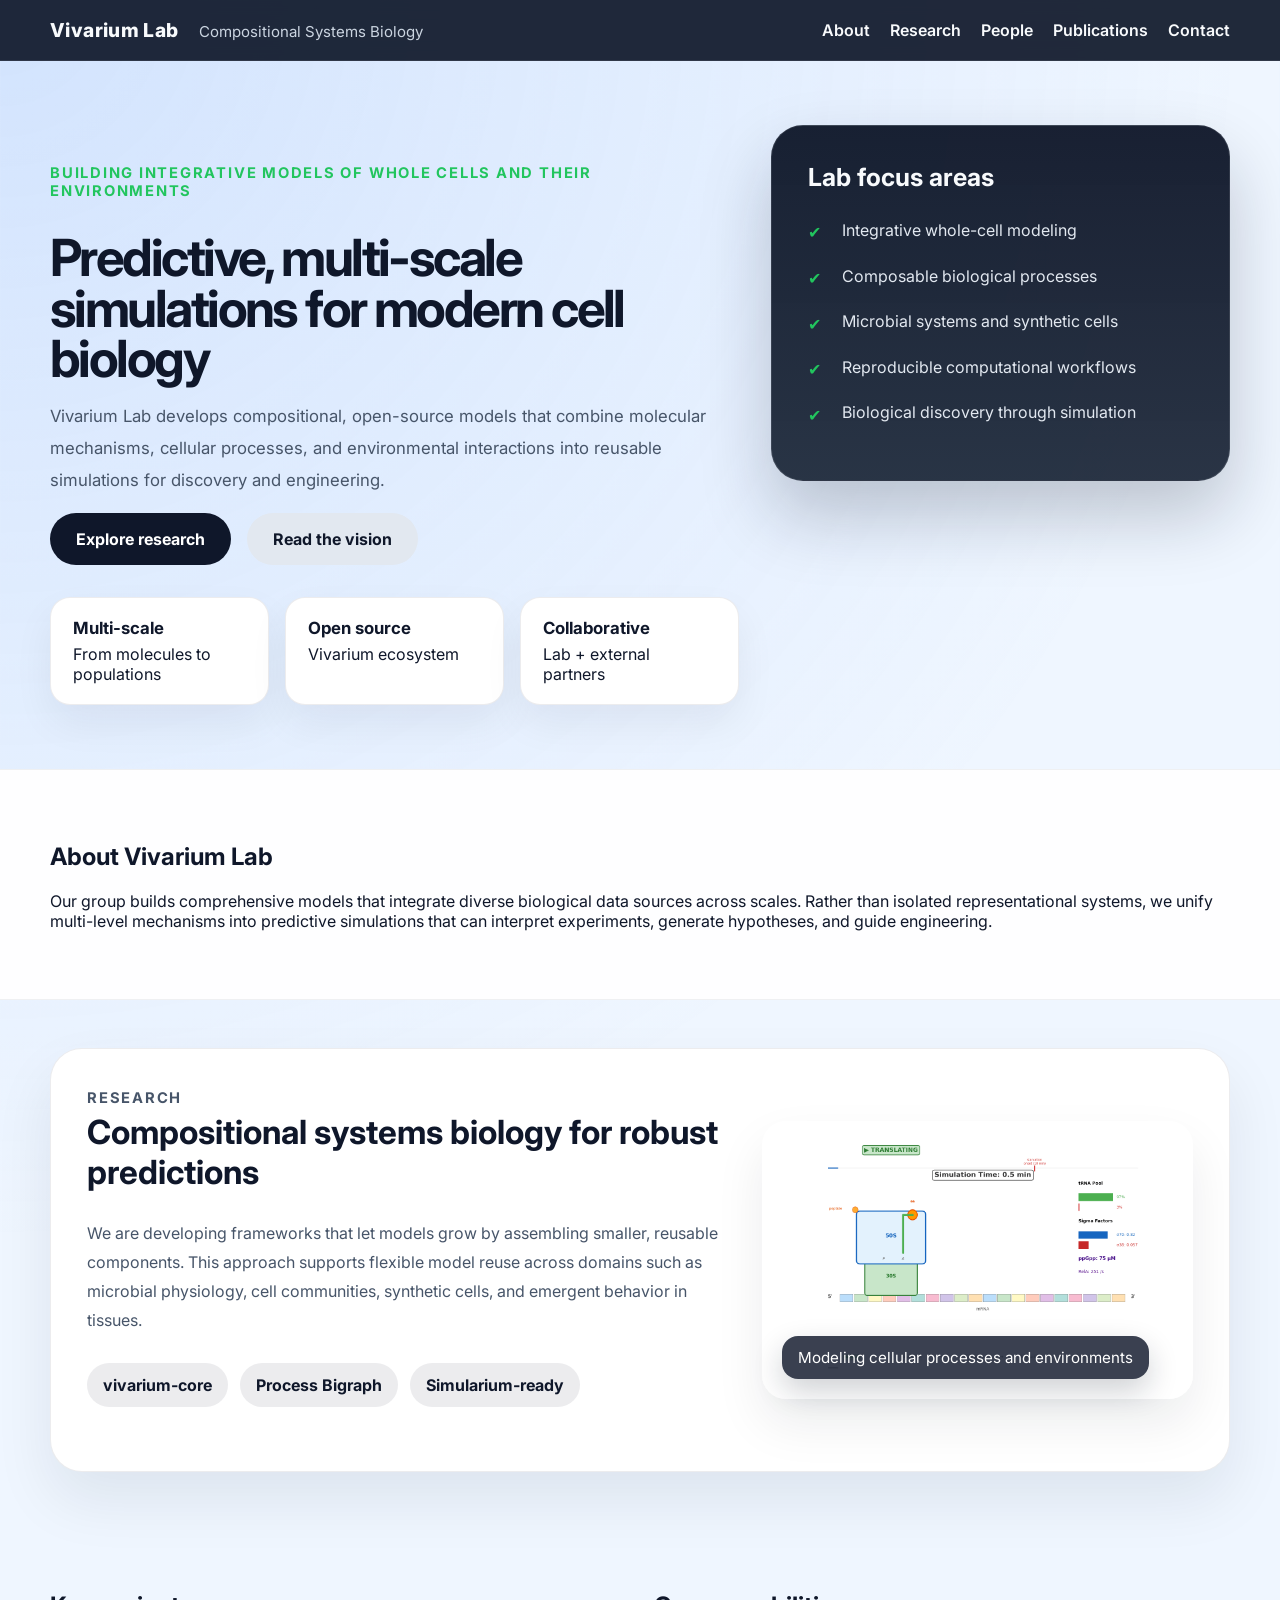
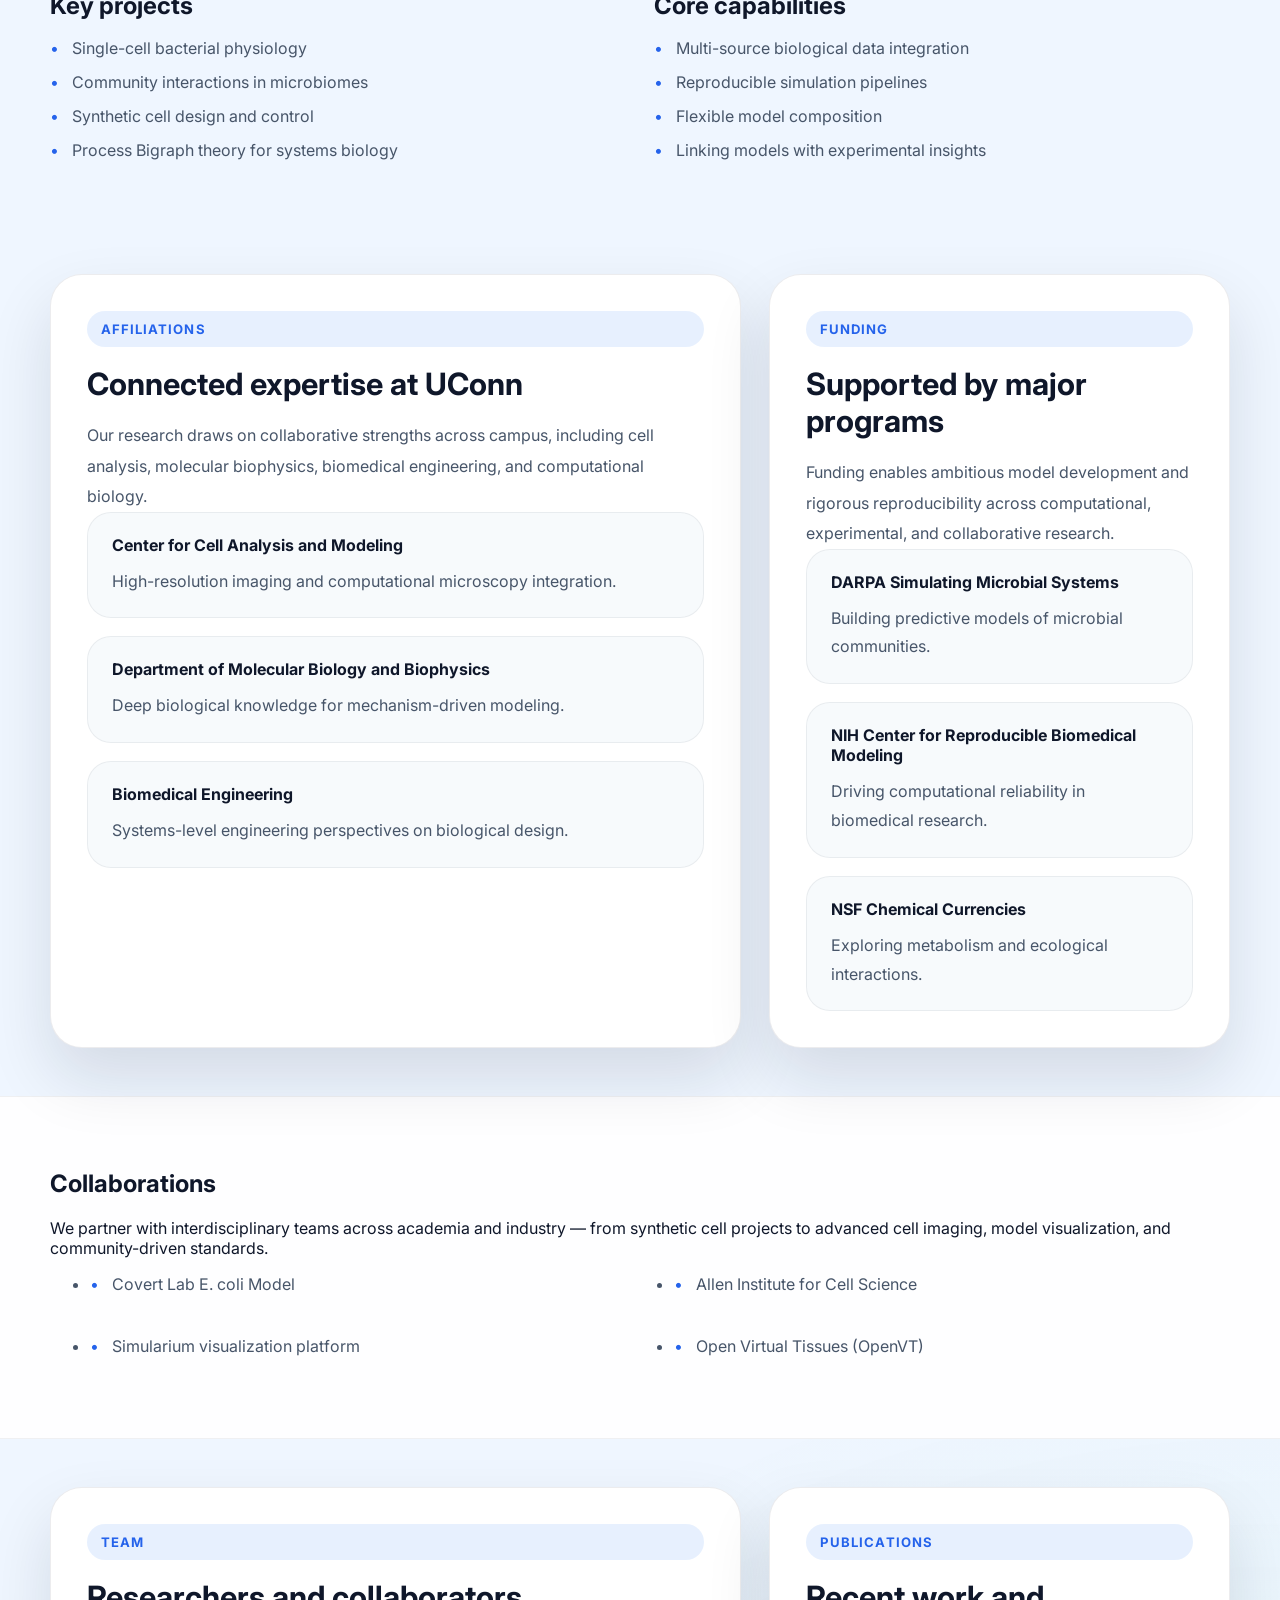
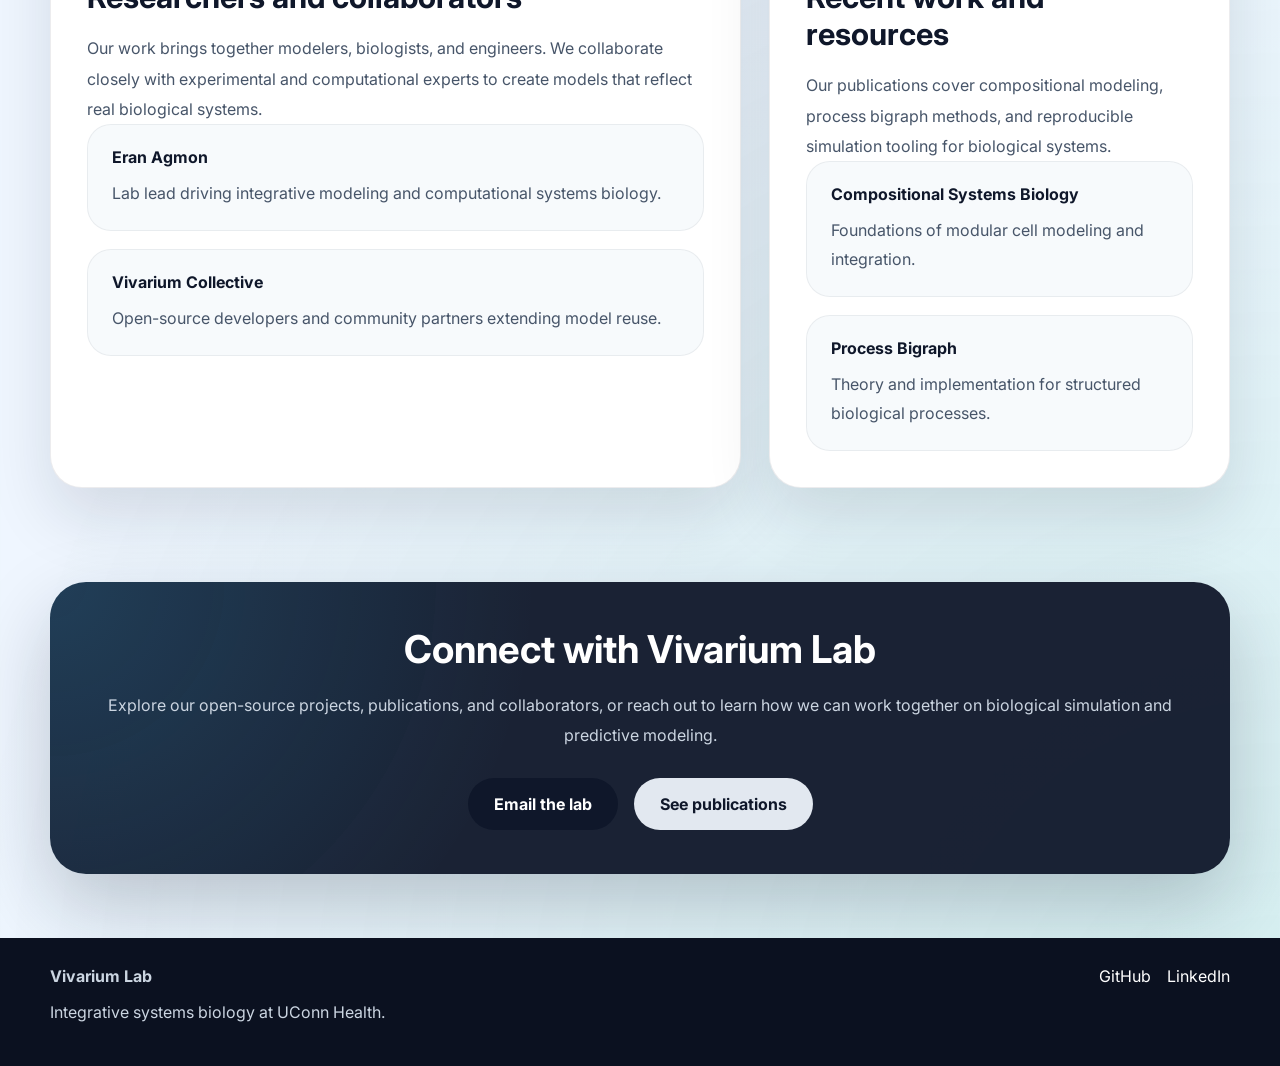
==== commit d6b599ab: "Redesign homepage to Vivarium Lab style and add navigation styling" ====
--- a/index.html
+++ b/index.html
@@ -3,7 +3,7 @@
 <head>
   <meta charset="UTF-8" />
   <meta name="viewport" content="width=device-width, initial-scale=1.0" />
-  <title>CompBio | Dry Lab Bioinformatics Bootcamp</title>
+  <title>Vivarium Lab | Integrative Systems Biology</title>
   <link rel="preconnect" href="https://fonts.googleapis.com" />
   <link rel="preconnect" href="https://fonts.gstatic.com" crossorigin />
   <link href="https://fonts.googleapis.com/css2?family=Inter:wght@400;500;600;700;800&display=swap" rel="stylesheet" />
@@ -13,146 +13,82 @@
   <header class="topbar">
     <div class="container topbar-inner">
       <div>
-        <span class="brand">CompBio</span>
-        <span class="tag">Dry Lab Bioinformatics Bootcamp</span>
-      </div>
-      <div class="contact-pill">
-        <span>WhatsApp:</span>
-        <a href="https://wa.me/1860794335" target="_blank" rel="noreferrer">+1 (860) 794-4335</a>
-      </div>
+        <span class="brand">Vivarium Lab</span>
+        <span class="tag">Compositional Systems Biology</span>
+      </div>
+      <nav class="topbar-nav">
+        <a href="#about">About</a>
+        <a href="#research">Research</a>
+        <a href="#people">People</a>
+        <a href="#publications">Publications</a>
+        <a href="#contact">Contact</a>
+      </nav>
     </div>
   </header>
 
   <main>
     <section class="hero">
-      <div class="container hero-banner">
-        <a class="hero-banner-card" href="https://www.youtube.com/watch?v=3nX9Ci0jKdQ&t=2s" target="_blank" rel="noreferrer">
-          <div>
-            <p class="hero-banner-tag">Video preview</p>
-            <h2>Watch the course walk-through</h2>
-            <p>See how the bootcamp works for Bangladesh biology students with a short demo video and learning roadmap.</p>
-          </div>
-          <div class="hero-banner-thumb">
-            <span>▶</span>
-            <div>
-              <strong>2 min demo</strong>
-              <p>Click to watch now</p>
-            </div>
-          </div>
-        </a>
-      </div>
       <div class="container hero-grid">
         <div class="hero-copy">
-          <p class="eyebrow">New Course for Bangladeshi Biology Students</p>
-          <h1>Dry Lab Bioinformatics Bootcamp</h1>
-          <p class="hero-text">From Biology Student to Computational Researcher — Hands-on training in Linux, Python/R, NGS data analysis, and real research workflows.</p>
-          <div class="hero-badges">
-            <span>No coding background needed</span>
-            <span>Bangla + English</span>
-          </div>
+          <p class="eyebrow">building integrative models of whole cells and their environments</p>
+          <h1>Predictive, multi-scale simulations for modern cell biology</h1>
+          <p class="hero-text">Vivarium Lab develops compositional, open-source models that combine molecular mechanisms, cellular processes, and environmental interactions into reusable simulations for discovery and engineering.</p>
           <div class="hero-actions">
-            <a class="btn btn-primary" href="https://wa.me/1860794335" target="_blank" rel="noreferrer">Register on WhatsApp</a>
-            <a class="btn btn-secondary" href="#curriculum">See course plan</a>
+            <a class="btn btn-primary" href="#research">Explore research</a>
+            <a class="btn btn-secondary" href="#about">Read the vision</a>
           </div>
           <div class="hero-stats">
             <div>
-              <strong>2500 BDT</strong>
-              <span>Course fee</span>
+              <strong>Multi-scale</strong>
+              <span>From molecules to populations</span>
             </div>
             <div>
-              <strong>July 20, 2026</strong>
-              <span>Next Batch Starts</span>
+              <strong>Open source</strong>
+              <span>Vivarium ecosystem</span>
             </div>
             <div>
-              <strong>8 Weeks</strong>
-              <span>Live Online Classes</span>
+              <strong>Collaborative</strong>
+              <span>Lab + external partners</span>
             </div>
           </div>
         </div>
         <div class="hero-card">
           <div class="hero-card-inner">
-            <h2>What you will achieve</h2>
+            <h2>Lab focus areas</h2>
             <ul>
-              <li>Analyze real NGS/RNA-seq data</li>
-              <li>Use Linux & HPC confidently</li>
-              <li>Write Python/R scripts for biology</li>
-              <li>Generate publication-quality figures</li>
-              <li>Build an impressive portfolio</li>
-              <li>Prepare for research jobs and PhD</li>
+              <li>Integrative whole-cell modeling</li>
+              <li>Composable biological processes</li>
+              <li>Microbial systems and synthetic cells</li>
+              <li>Reproducible computational workflows</li>
+              <li>Biological discovery through simulation</li>
             </ul>
           </div>
         </div>
       </div>
     </section>
 
-    <section class="section highlight">
+    <section id="about" class="section highlight">
       <div class="container">
-        <h2>Designed for university biology students in Bangladesh</h2>
-        <p>Ideal for biotechnology, microbiology, genetics, pharmacy, biochemistry, medical sciences, and life science students who want to build research skills without prior coding experience.</p>
-      </div>
-    </section>
-
-    <section class="section visual-section">
+        <h2>About Vivarium Lab</h2>
+        <p>Our group builds comprehensive models that integrate diverse biological data sources across scales. Rather than isolated representational systems, we unify multi-level mechanisms into predictive simulations that can interpret experiments, generate hypotheses, and guide engineering.</p>
+      </div>
+    </section>
+
+    <section id="research" class="section visual-section">
       <div class="container visual-card">
         <div>
-          <p class="eyebrow">Course visual</p>
-          <h2>Explore ribosome stalling during starvation</h2>
-          <p>This animation illustrates the biological mechanism behind ribosome stalling, a key concept paired with course training in bioinformatics and molecular data analysis.</p>
+          <p class="eyebrow">Research</p>
+          <h2>Compositional systems biology for robust predictions</h2>
+          <p>We are developing frameworks that let models grow by assembling smaller, reusable components. This approach supports flexible model reuse across domains such as microbial physiology, cell communities, synthetic cells, and emergent behavior in tissues.</p>
+          <div class="hero-badges">
+            <span>vivarium-core</span>
+            <span>Process Bigraph</span>
+            <span>Simularium-ready</span>
+          </div>
         </div>
         <div class="visual-image">
-          <img src="assets/starvation_mechanism.gif" alt="Ribosome stalling starvation mechanism" />
-          <div class="visual-caption">Ribosome stalling under starvation conditions</div>
-        </div>
-      </div>
-    </section>
-
-    <section id="curriculum" class="section curriculum">
-      <div class="container">
-        <div class="section-heading">
-          <p class="eyebrow">What You Will Learn</p>
-          <h2>8-week structured course plan</h2>
-        </div>
-        <div class="grid curriculum-grid">
-          <article class="card">
-            <span class="week">Week 1</span>
-            <h3>Linux Basics</h3>
-            <p>Navigate file systems, use command line tools, and understand core Linux workflows.</p>
-          </article>
-          <article class="card">
-            <span class="week">Week 2</span>
-            <h3>Linux + HPC + Bash Scripting</h3>
-            <p>Work on servers, automate tasks, and build reproducible command-line pipelines.</p>
-          </article>
-          <article class="card">
-            <span class="week">Week 3</span>
-            <h3>Python for Biology</h3>
-            <p>Handle biological data, visualize results, and explore Python tools for research.</p>
-          </article>
-          <article class="card">
-            <span class="week">Week 4</span>
-            <h3>R for Bioinformatics</h3>
-            <p>Perform analysis with R, ggplot2, and dplyr for data-driven research.</p>
-          </article>
-          <article class="card">
-            <span class="week">Week 5</span>
-            <h3>RNA-seq Analysis</h3>
-            <p>Process raw RNA-seq data to discover gene expression patterns and insights.</p>
-          </article>
-          <article class="card">
-            <span class="week">Week 6</span>
-            <h3>Functional Analysis</h3>
-            <p>Learn GO, KEGG, and pathway enrichment to interpret biological meaning.</p>
-          </article>
-          <article class="card">
-            <span class="week">Week 7</span>
-            <h3>Research Workflow</h3>
-            <p>Build GitHub portfolios, practice reproducible research, and review scientific papers.</p>
-          </article>
-          <article class="card">
-            <span class="week">Week 8</span>
-            <h3>Final Project</h3>
-            <p>Apply skills to a real dataset and prepare a report with research-ready results.</p>
-          </article>
+          <img src="assets/starvation_mechanism.gif" alt="Mechanism illustration for integrative cellular modeling" />
+          <div class="visual-caption">Modeling cellular processes and environments</div>
         </div>
       </div>
     </section>
@@ -160,40 +96,22 @@
     <section class="section benefits">
       <div class="container benefits-grid">
         <div>
-          <h2>Tools & Technologies</h2>
+          <h2>Key projects</h2>
           <ul>
-            <li>Linux, Bash, HPC</li>
-            <li>Python, pandas, matplotlib</li>
-            <li>R, ggplot2, dplyr</li>
-            <li>NGS tools: FastQC, STAR, featureCounts</li>
-            <li>Bioinformatics: DESeq2, enrichment analysis</li>
+            <li>Single-cell bacterial physiology</li>
+            <li>Community interactions in microbiomes</li>
+            <li>Synthetic cell design and control</li>
+            <li>Process Bigraph theory for systems biology</li>
           </ul>
         </div>
         <div>
-          <h2>Final Deliverables</h2>
+          <h2>Core capabilities</h2>
           <ul>
-            <li>Complete analysis report</li>
-            <li>Publication-ready figures</li>
-            <li>GitHub repository</li>
-            <li>Project presentation</li>
-            <li>Certificate of completion</li>
+            <li>Multi-source biological data integration</li>
+            <li>Reproducible simulation pipelines</li>
+            <li>Flexible model composition</li>
+            <li>Linking models with experimental insights</li>
           </ul>
-        </div>
-      </div>
-    </section>
-
-    <section class="section instructor-section">
-      <div class="container instructor-card">
-        <div>
-          <h2>Instructor</h2>
-          <p><strong>Neyamat Khan Tanvir</strong>, PhD student at UConn Health Center</p>
-          <p>Guiding students from biology to computational research with real-world bioinformatics workflows, portfolio-building, and career preparation.</p>
-        </div>
-        <div class="info-box">
-          <p><strong>Course price:</strong> 2500 BDT</p>
-          <p><strong>Language:</strong> Bangla + English</p>
-          <p><strong>Duration:</strong> 8 Weeks, 2 classes/week</p>
-          <p><strong>Registration:</strong> WhatsApp or Google Form</p>
         </div>
       </div>
     </section>
@@ -202,108 +120,108 @@
       <div class="container preview-grid">
         <div class="preview-card">
           <div class="preview-hero">
-            <div class="preview-badge">Course preview</div>
-            <h2>Build trust with a short course demo video</h2>
-            <p>Watch a short demo that shows you how the bootcamp works, what projects you will do, and which research skills you will gain
-            <div class="preview-video">
-              <iframe src="https://www.youtube.com/embed/3nX9Ci0jKdQ" title="Dry Lab Bioinformatics Bootcamp Demo" allow="accelerometer; autoplay; clipboard-write; encrypted-media; gyroscope; picture-in-picture" allowfullscreen></iframe>
-            </div>
-            <a class="btn btn-primary" href="https://www.youtube.com/watch?v=3nX9Ci0jKdQ&t=2s" target="_blank" rel="noreferrer">Open full video</a>
-          </div>
-        </div>
-        <div class="preview-features">
-          <div class="feature-item">
-            <strong>Visual course story</strong>
-            <p>See how this bootcamp helps you move from biology knowledge to real research skills.</p>
-          </div>
-          <div class="feature-item">
-            <strong>Interactive roadmap</strong>
-            <p>Follow the weekly learning path from Linux basics to RNA-seq analysis and research workflows.</p>
-          </div>
-          <div class="feature-item">
-            <strong>Student outcomes</strong>
-            <p>Discover how you can build a GitHub portfolio, create publication-ready figures, and grow your research skills.</p>
-          </div>
-        </div>
-      </div>
-    </section>
-
-    <section class="section video-insight-section">
-      <div class="container section-heading">
-        <p class="eyebrow">What you'll see</p>
-        <h2>Inside the demo video</h2>
-      </div>
-      <div class="container insight-grid">
-        <article class="insight-card">
-          <h3>Course structure</h3>
-          <p>See your eight-week path from Linux fundamentals through RNA-seq and research workflow.</p>
-        </article>
-        <article class="insight-card">
-          <h3>Hands-on projects</h3>
-          <p>See how you apply real datasets, create figures, and build your own GitHub portfolio.</p>
-        </article>
-        <article class="insight-card">
-          <h3>Practical outcomes</h3>
-          <p>Understand the skills you will gain for research, PhD preparation, and lab careers.</p>
-        </article>
-      </div>
-    </section>
-
-    <section class="section form-section">
-      <div class="container form-card">
-        <div class="form-copy">
-          <p class="eyebrow">Get in touch</p>
-          <h2>Register or ask a question</h2>
-          <p>Send your details and we will reply by email or WhatsApp with the next batch information.</p>
-        </div>
-        <form class="contact-form" action="https://formsubmit.co/neyamatkhantanvir1997@gmail.com" method="POST">
-          <input type="hidden" name="_subject" value="CompBio course registration request" />
-          <input type="hidden" name="_captcha" value="false" />
-          <input type="hidden" name="_autoresponse" value="Thank you for registering for CompBio Bootcamp. We received your request and will contact you soon with batch details." />
-          <input type="hidden" name="_next" value="https://tanbirbhai1212.github.io/CompBio/" />
-          <div class="form-fields">
-            <label class="form-field">
-              <span>Name</span>
-              <input class="form-input" type="text" name="name" placeholder="Your full name" required />
-            </label>
-            <label class="form-field">
-              <span>Email</span>
-              <input class="form-input" type="email" name="email" placeholder="you@example.com" required />
-            </label>
-            <label class="form-field">
-              <span>Phone</span>
-              <input class="form-input" type="tel" name="phone" placeholder="+1 (860) 794-4335" />
-            </label>
-            <label class="form-field form-textarea-field">
-              <span>Message</span>
-              <textarea class="form-textarea" name="message" rows="4" placeholder="I want to register / ask about the course."></textarea>
-            </label>
-          </div>
-          <button type="submit" class="btn btn-primary form-submit">Send registration request</button>
-        </form>
-      </div>
-    </section>
-
-    <section class="section portal-callout">
-      <div class="container portal-card">
-        <div>
-          <p class="eyebrow">Student portal</p>
-          <h2>Private access for registered students</h2>
-          <p>Registered learners can create a portal account and use a password to access exclusive course resources and updates.</p>
-        </div>
-        <div class="portal-actions">
-          <a class="btn btn-primary" href="portal.html">Open student portal</a>
-        </div>
-      </div>
-    </section>
-
-    <section class="section cta-section">
+            <span class="preview-badge">Affiliations</span>
+            <h2>Connected expertise at UConn</h2>
+            <p>Our research draws on collaborative strengths across campus, including cell analysis, molecular biophysics, biomedical engineering, and computational biology.</p>
+          </div>
+          <div class="preview-features">
+            <div class="feature-item">
+              <strong>Center for Cell Analysis and Modeling</strong>
+              <p>High-resolution imaging and computational microscopy integration.</p>
+            </div>
+            <div class="feature-item">
+              <strong>Department of Molecular Biology and Biophysics</strong>
+              <p>Deep biological knowledge for mechanism-driven modeling.</p>
+            </div>
+            <div class="feature-item">
+              <strong>Biomedical Engineering</strong>
+              <p>Systems-level engineering perspectives on biological design.</p>
+            </div>
+          </div>
+        </div>
+        <div class="preview-card">
+          <div class="preview-hero">
+            <span class="preview-badge">Funding</span>
+            <h2>Supported by major programs</h2>
+            <p>Funding enables ambitious model development and rigorous reproducibility across computational, experimental, and collaborative research.</p>
+          </div>
+          <div class="preview-features">
+            <div class="feature-item">
+              <strong>DARPA Simulating Microbial Systems</strong>
+              <p>Building predictive models of microbial communities.</p>
+            </div>
+            <div class="feature-item">
+              <strong>NIH Center for Reproducible Biomedical Modeling</strong>
+              <p>Driving computational reliability in biomedical research.</p>
+            </div>
+            <div class="feature-item">
+              <strong>NSF Chemical Currencies</strong>
+              <p>Exploring metabolism and ecological interactions.</p>
+            </div>
+          </div>
+        </div>
+      </div>
+    </section>
+
+    <section class="section highlight">
+      <div class="container">
+        <h2>Collaborations</h2>
+        <p>We partner with interdisciplinary teams across academia and industry — from synthetic cell projects to advanced cell imaging, model visualization, and community-driven standards.</p>
+        <ul class="benefits-grid">
+          <li>Covert Lab E. coli Model</li>
+          <li>Allen Institute for Cell Science</li>
+          <li>Simularium visualization platform</li>
+          <li>Open Virtual Tissues (OpenVT)</li>
+        </ul>
+      </div>
+    </section>
+
+    <section class="section preview-section">
+      <div class="container preview-grid">
+        <div id="people" class="preview-card">
+          <div class="preview-hero">
+            <span class="preview-badge">Team</span>
+            <h2>Researchers and collaborators</h2>
+            <p>Our work brings together modelers, biologists, and engineers. We collaborate closely with experimental and computational experts to create models that reflect real biological systems.</p>
+          </div>
+          <div class="preview-features">
+            <div class="feature-item">
+              <strong>Eran Agmon</strong>
+              <p>Lab lead driving integrative modeling and computational systems biology.</p>
+            </div>
+            <div class="feature-item">
+              <strong>Vivarium Collective</strong>
+              <p>Open-source developers and community partners extending model reuse.</p>
+            </div>
+          </div>
+        </div>
+        <div id="publications" class="preview-card">
+          <div class="preview-hero">
+            <span class="preview-badge">Publications</span>
+            <h2>Recent work and resources</h2>
+            <p>Our publications cover compositional modeling, process bigraph methods, and reproducible simulation tooling for biological systems.</p>
+          </div>
+          <div class="preview-features">
+            <div class="feature-item">
+              <strong>Compositional Systems Biology</strong>
+              <p>Foundations of modular cell modeling and integration.</p>
+            </div>
+            <div class="feature-item">
+              <strong>Process Bigraph</strong>
+              <p>Theory and implementation for structured biological processes.</p>
+            </div>
+          </div>
+        </div>
+      </div>
+    </section>
+
+    <section id="contact" class="section cta-section">
       <div class="container cta-card">
-        <h2>Ready to start?</h2>
-        <p>Join the next batch and turn your biology knowledge into computational research skills.</p>
+        <h2>Connect with Vivarium Lab</h2>
+        <p>Explore our open-source projects, publications, and collaborators, or reach out to learn how we can work together on biological simulation and predictive modeling.</p>
         <div class="cta-actions">
-          <a class="btn btn-primary" href="https://wa.me/1860794335" target="_blank" rel="noreferrer">Message on WhatsApp</a>
-          <a class="btn btn-secondary" href="mailto:neyamatkhantanvir1997@gmail.com">Email Neyamat</a>
+          <a class="btn btn-primary" href="mailto:agmon@uchc.edu">Email the lab</a>
+          <a class="btn btn-secondary" href="#publications">See publications</a>
         </div>
       </div>
     </section>
@@ -312,13 +230,12 @@
   <footer class="footer">
     <div class="container footer-grid">
       <div>
-        <p><strong>CompBio</strong> — Dry Lab Bioinformatics Bootcamp</p>
-        <p>Contact: <a href="mailto:neyamatkhantanvir1997@gmail.com">neyamatkhantanvir1997@gmail.com</a></p>
+        <strong>Vivarium Lab</strong>
+        <p>Integrative systems biology at UConn Health.</p>
       </div>
       <div class="social-links">
-        <a href="https://www.facebook.com/share/1B9h239zq3/?mibextid=wwXIfr" target="_blank" rel="noreferrer">Facebook</a>
-        <a href="https://www.youtube.com/@Explore_Nature_with_NKT" target="_blank" rel="noreferrer">YouTube</a>
-        <a href="https://www.linkedin.com/in/neyamat-khan-tanvir/" target="_blank" rel="noreferrer">LinkedIn</a>
+        <a href="https://github.com/eagmon" target="_blank" rel="noreferrer">GitHub</a>
+        <a href="https://www.linkedin.com/in/eran-agmon" target="_blank" rel="noreferrer">LinkedIn</a>
       </div>
     </div>
   </footer>
--- a/styles.css
+++ b/styles.css
@@ -63,6 +63,23 @@
   padding: 18px 0;
 }
 
+.topbar-nav {
+  display: flex;
+  flex-wrap: wrap;
+  gap: 20px;
+  align-items: center;
+}
+
+.topbar-nav a {
+  color: #f8fafc;
+  font-weight: 600;
+  transition: color 0.2s ease;
+}
+
+.topbar-nav a:hover {
+  color: #a5b4fc;
+}
+
 .brand {
   font-size: 1.2rem;
   font-weight: 800;
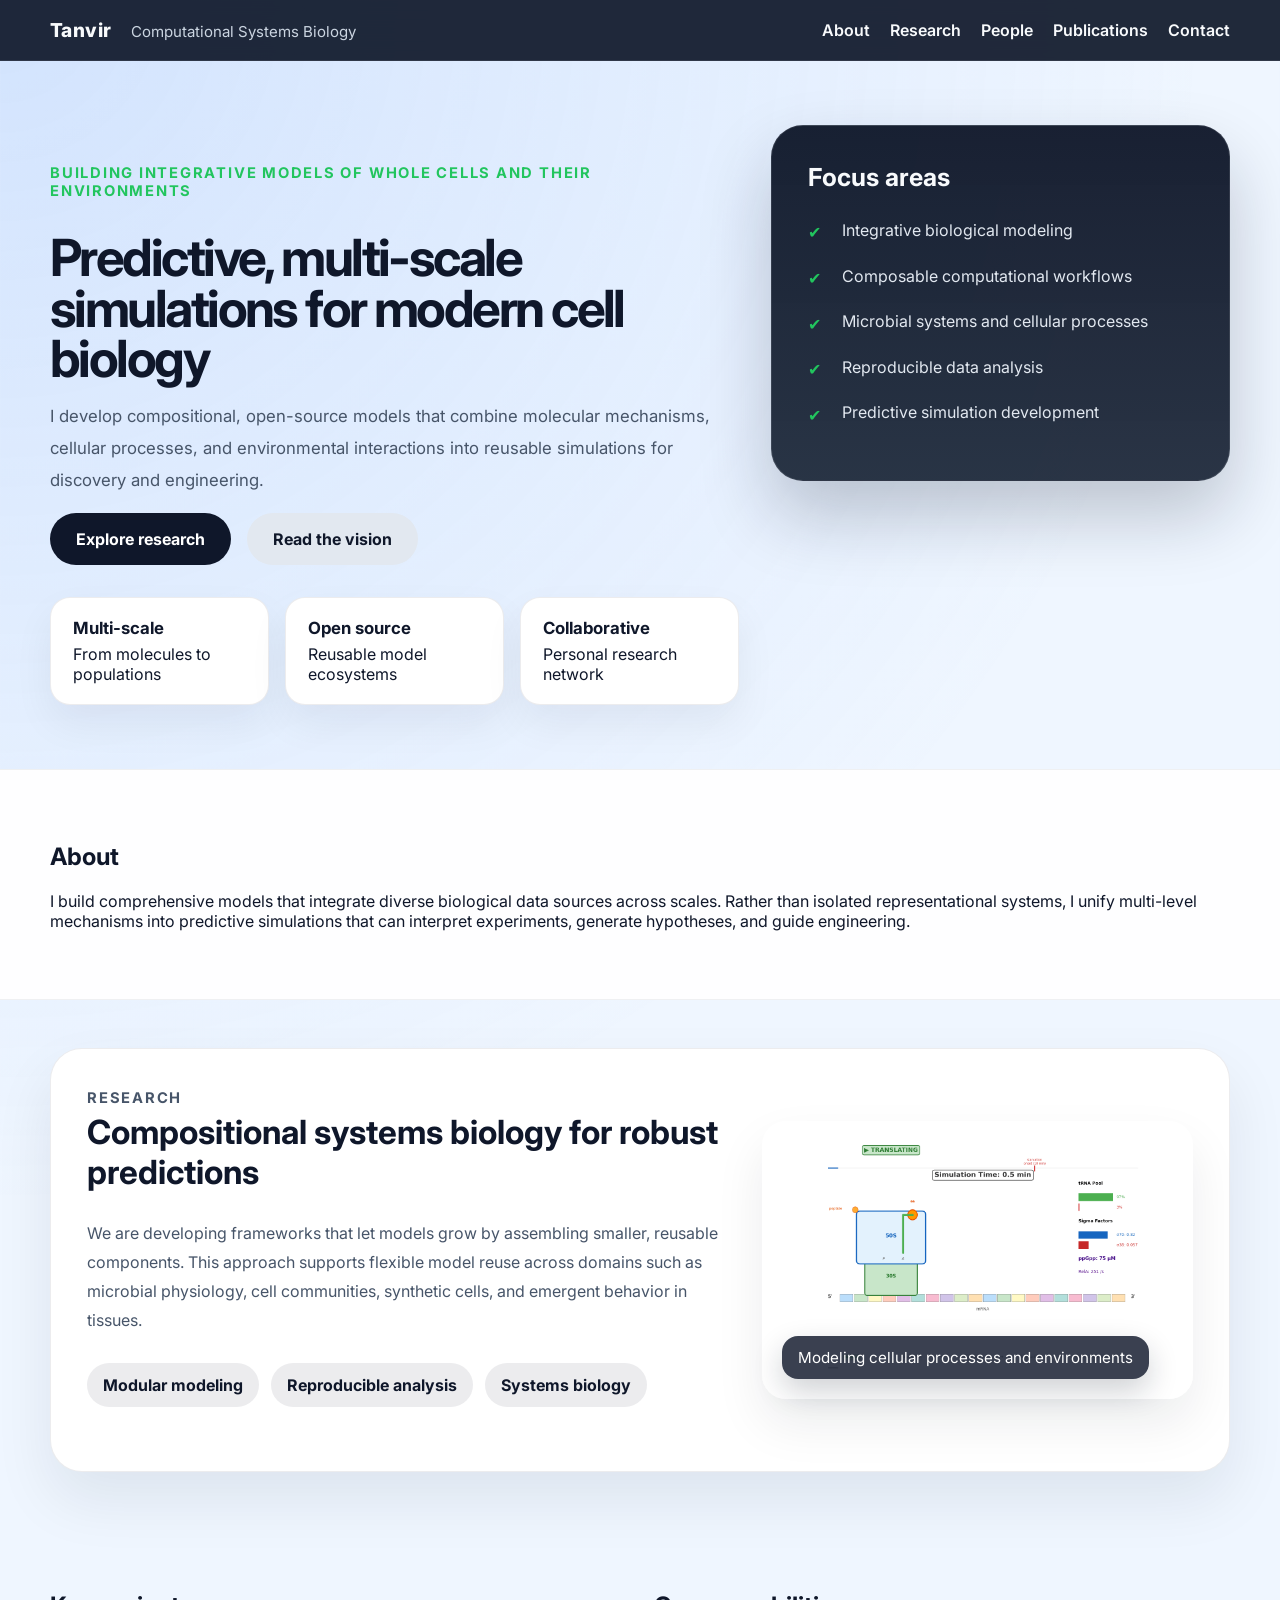
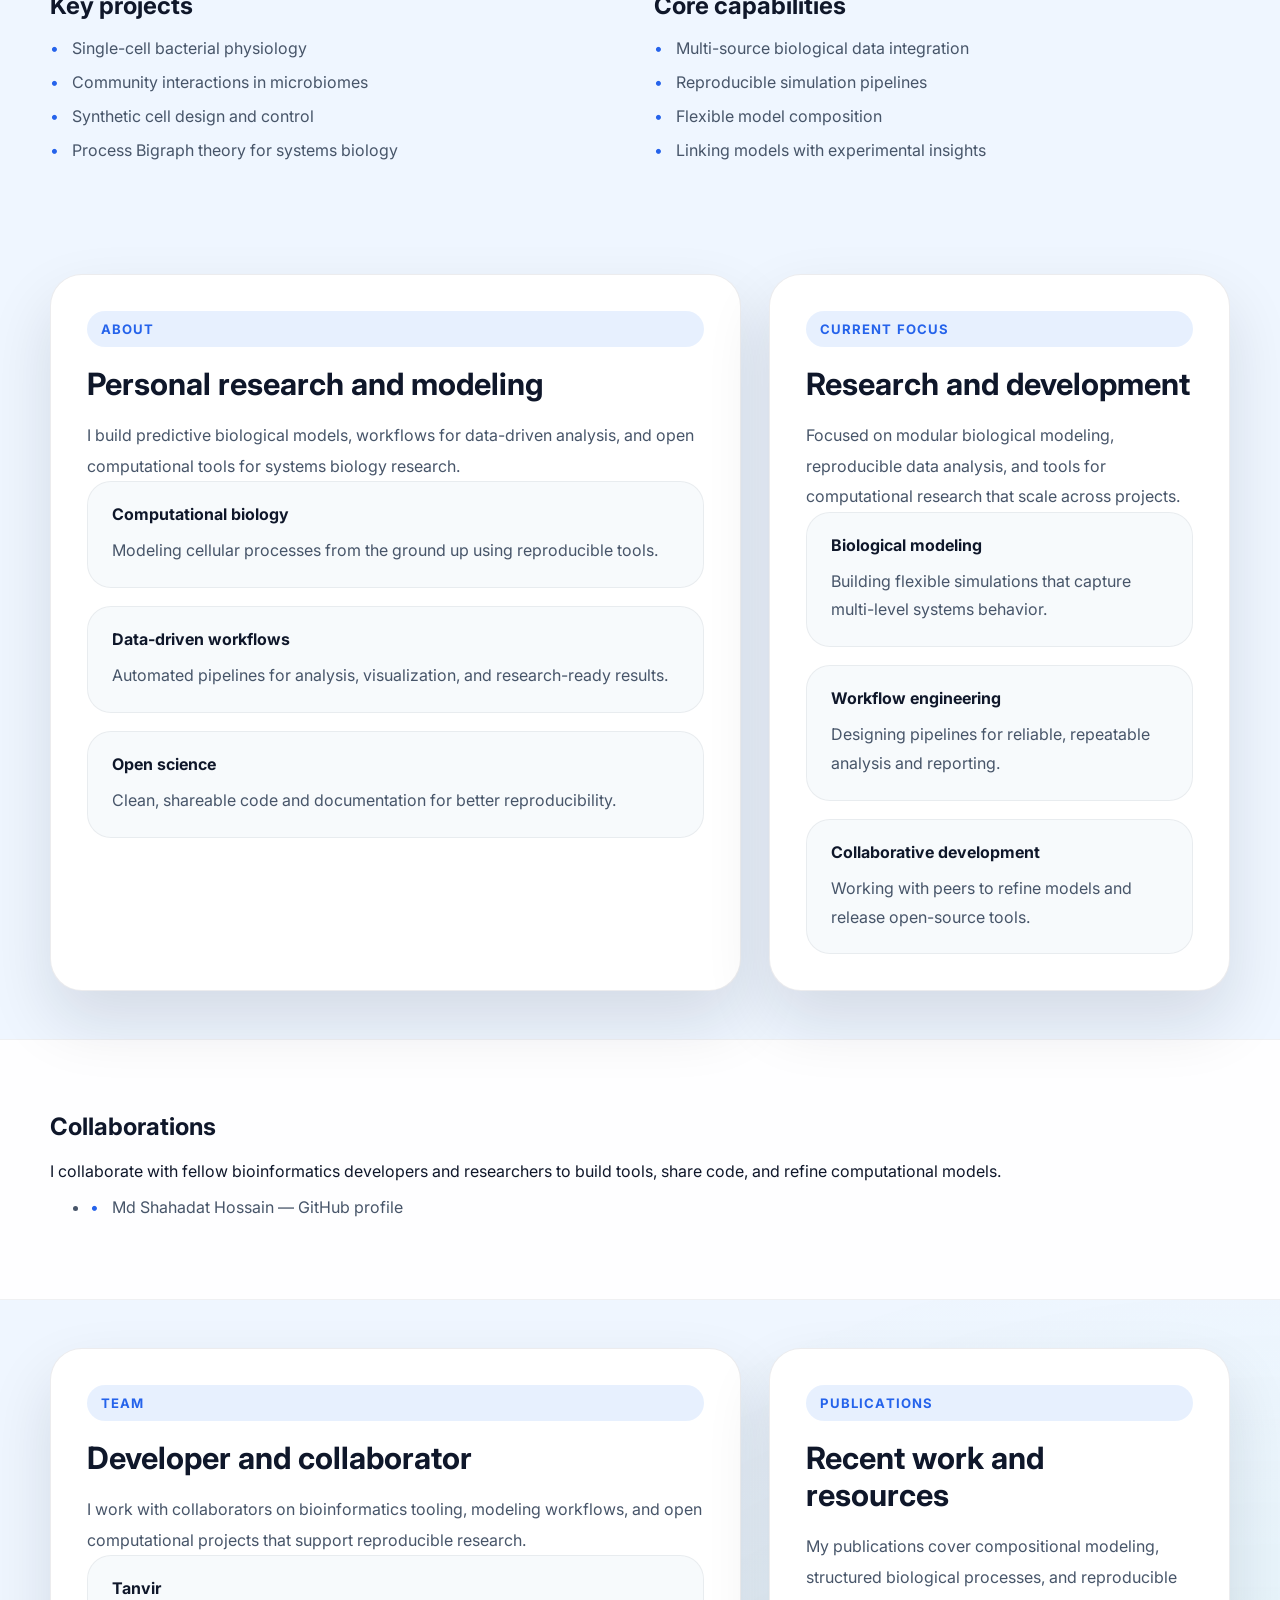
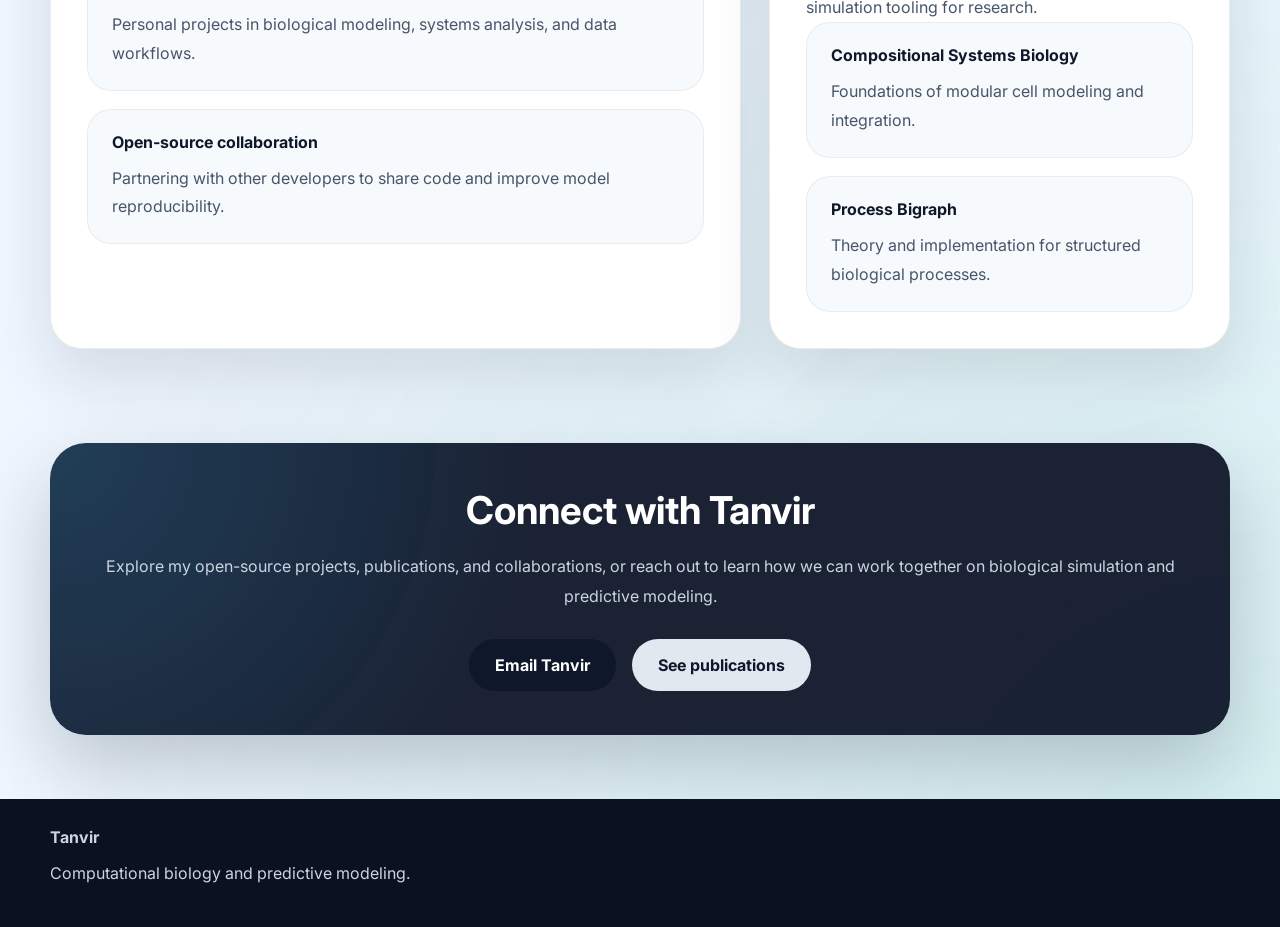
==== commit 52880668: "Remove external affiliations and update personal branding" ====
--- a/index.html
+++ b/index.html
@@ -3,7 +3,7 @@
 <head>
   <meta charset="UTF-8" />
   <meta name="viewport" content="width=device-width, initial-scale=1.0" />
-  <title>Vivarium Lab | Integrative Systems Biology</title>
+  <title>Tanvir | Computational Systems Biology</title>
   <link rel="preconnect" href="https://fonts.googleapis.com" />
   <link rel="preconnect" href="https://fonts.gstatic.com" crossorigin />
   <link href="https://fonts.googleapis.com/css2?family=Inter:wght@400;500;600;700;800&display=swap" rel="stylesheet" />
@@ -13,8 +13,8 @@
   <header class="topbar">
     <div class="container topbar-inner">
       <div>
-        <span class="brand">Vivarium Lab</span>
-        <span class="tag">Compositional Systems Biology</span>
+        <span class="brand">Tanvir</span>
+        <span class="tag">Computational Systems Biology</span>
       </div>
       <nav class="topbar-nav">
         <a href="#about">About</a>
@@ -32,7 +32,7 @@
         <div class="hero-copy">
           <p class="eyebrow">building integrative models of whole cells and their environments</p>
           <h1>Predictive, multi-scale simulations for modern cell biology</h1>
-          <p class="hero-text">Vivarium Lab develops compositional, open-source models that combine molecular mechanisms, cellular processes, and environmental interactions into reusable simulations for discovery and engineering.</p>
+          <p class="hero-text">I develop compositional, open-source models that combine molecular mechanisms, cellular processes, and environmental interactions into reusable simulations for discovery and engineering.</p>
           <div class="hero-actions">
             <a class="btn btn-primary" href="#research">Explore research</a>
             <a class="btn btn-secondary" href="#about">Read the vision</a>
@@ -44,23 +44,23 @@
             </div>
             <div>
               <strong>Open source</strong>
-              <span>Vivarium ecosystem</span>
+              <span>Reusable model ecosystems</span>
             </div>
             <div>
               <strong>Collaborative</strong>
-              <span>Lab + external partners</span>
+              <span>Personal research network</span>
             </div>
           </div>
         </div>
         <div class="hero-card">
           <div class="hero-card-inner">
-            <h2>Lab focus areas</h2>
+            <h2>Focus areas</h2>
             <ul>
-              <li>Integrative whole-cell modeling</li>
-              <li>Composable biological processes</li>
-              <li>Microbial systems and synthetic cells</li>
-              <li>Reproducible computational workflows</li>
-              <li>Biological discovery through simulation</li>
+              <li>Integrative biological modeling</li>
+              <li>Composable computational workflows</li>
+              <li>Microbial systems and cellular processes</li>
+              <li>Reproducible data analysis</li>
+              <li>Predictive simulation development</li>
             </ul>
           </div>
         </div>
@@ -69,8 +69,8 @@
 
     <section id="about" class="section highlight">
       <div class="container">
-        <h2>About Vivarium Lab</h2>
-        <p>Our group builds comprehensive models that integrate diverse biological data sources across scales. Rather than isolated representational systems, we unify multi-level mechanisms into predictive simulations that can interpret experiments, generate hypotheses, and guide engineering.</p>
+        <h2>About</h2>
+        <p>I build comprehensive models that integrate diverse biological data sources across scales. Rather than isolated representational systems, I unify multi-level mechanisms into predictive simulations that can interpret experiments, generate hypotheses, and guide engineering.</p>
       </div>
     </section>
 
@@ -81,9 +81,9 @@
           <h2>Compositional systems biology for robust predictions</h2>
           <p>We are developing frameworks that let models grow by assembling smaller, reusable components. This approach supports flexible model reuse across domains such as microbial physiology, cell communities, synthetic cells, and emergent behavior in tissues.</p>
           <div class="hero-badges">
-            <span>vivarium-core</span>
-            <span>Process Bigraph</span>
-            <span>Simularium-ready</span>
+            <span>Modular modeling</span>
+            <span>Reproducible analysis</span>
+            <span>Systems biology</span>
           </div>
         </div>
         <div class="visual-image">
@@ -120,43 +120,43 @@
       <div class="container preview-grid">
         <div class="preview-card">
           <div class="preview-hero">
-            <span class="preview-badge">Affiliations</span>
-            <h2>Connected expertise at UConn</h2>
-            <p>Our research draws on collaborative strengths across campus, including cell analysis, molecular biophysics, biomedical engineering, and computational biology.</p>
-          </div>
-          <div class="preview-features">
-            <div class="feature-item">
-              <strong>Center for Cell Analysis and Modeling</strong>
-              <p>High-resolution imaging and computational microscopy integration.</p>
-            </div>
-            <div class="feature-item">
-              <strong>Department of Molecular Biology and Biophysics</strong>
-              <p>Deep biological knowledge for mechanism-driven modeling.</p>
-            </div>
-            <div class="feature-item">
-              <strong>Biomedical Engineering</strong>
-              <p>Systems-level engineering perspectives on biological design.</p>
+            <span class="preview-badge">About</span>
+            <h2>Personal research and modeling</h2>
+            <p>I build predictive biological models, workflows for data-driven analysis, and open computational tools for systems biology research.</p>
+          </div>
+          <div class="preview-features">
+            <div class="feature-item">
+              <strong>Computational biology</strong>
+              <p>Modeling cellular processes from the ground up using reproducible tools.</p>
+            </div>
+            <div class="feature-item">
+              <strong>Data-driven workflows</strong>
+              <p>Automated pipelines for analysis, visualization, and research-ready results.</p>
+            </div>
+            <div class="feature-item">
+              <strong>Open science</strong>
+              <p>Clean, shareable code and documentation for better reproducibility.</p>
             </div>
           </div>
         </div>
         <div class="preview-card">
           <div class="preview-hero">
-            <span class="preview-badge">Funding</span>
-            <h2>Supported by major programs</h2>
-            <p>Funding enables ambitious model development and rigorous reproducibility across computational, experimental, and collaborative research.</p>
-          </div>
-          <div class="preview-features">
-            <div class="feature-item">
-              <strong>DARPA Simulating Microbial Systems</strong>
-              <p>Building predictive models of microbial communities.</p>
-            </div>
-            <div class="feature-item">
-              <strong>NIH Center for Reproducible Biomedical Modeling</strong>
-              <p>Driving computational reliability in biomedical research.</p>
-            </div>
-            <div class="feature-item">
-              <strong>NSF Chemical Currencies</strong>
-              <p>Exploring metabolism and ecological interactions.</p>
+            <span class="preview-badge">Current focus</span>
+            <h2>Research and development</h2>
+            <p>Focused on modular biological modeling, reproducible data analysis, and tools for computational research that scale across projects.</p>
+          </div>
+          <div class="preview-features">
+            <div class="feature-item">
+              <strong>Biological modeling</strong>
+              <p>Building flexible simulations that capture multi-level systems behavior.</p>
+            </div>
+            <div class="feature-item">
+              <strong>Workflow engineering</strong>
+              <p>Designing pipelines for reliable, repeatable analysis and reporting.</p>
+            </div>
+            <div class="feature-item">
+              <strong>Collaborative development</strong>
+              <p>Working with peers to refine models and release open-source tools.</p>
             </div>
           </div>
         </div>
@@ -166,12 +166,9 @@
     <section class="section highlight">
       <div class="container">
         <h2>Collaborations</h2>
-        <p>We partner with interdisciplinary teams across academia and industry — from synthetic cell projects to advanced cell imaging, model visualization, and community-driven standards.</p>
+        <p>I collaborate with fellow bioinformatics developers and researchers to build tools, share code, and refine computational models.</p>
         <ul class="benefits-grid">
-          <li>Covert Lab E. coli Model</li>
-          <li>Allen Institute for Cell Science</li>
-          <li>Simularium visualization platform</li>
-          <li>Open Virtual Tissues (OpenVT)</li>
+          <li>Md Shahadat Hossain — <a href="https://github.com/shahadat4099/shahadat4099.github.io?tab=readme-ov-file" target="_blank" rel="noreferrer">GitHub profile</a></li>
         </ul>
       </div>
     </section>
@@ -181,17 +178,17 @@
         <div id="people" class="preview-card">
           <div class="preview-hero">
             <span class="preview-badge">Team</span>
-            <h2>Researchers and collaborators</h2>
-            <p>Our work brings together modelers, biologists, and engineers. We collaborate closely with experimental and computational experts to create models that reflect real biological systems.</p>
-          </div>
-          <div class="preview-features">
-            <div class="feature-item">
-              <strong>Eran Agmon</strong>
-              <p>Lab lead driving integrative modeling and computational systems biology.</p>
-            </div>
-            <div class="feature-item">
-              <strong>Vivarium Collective</strong>
-              <p>Open-source developers and community partners extending model reuse.</p>
+            <h2>Developer and collaborator</h2>
+            <p>I work with collaborators on bioinformatics tooling, modeling workflows, and open computational projects that support reproducible research.</p>
+          </div>
+          <div class="preview-features">
+            <div class="feature-item">
+              <strong>Tanvir</strong>
+              <p>Personal projects in biological modeling, systems analysis, and data workflows.</p>
+            </div>
+            <div class="feature-item">
+              <strong>Open-source collaboration</strong>
+              <p>Partnering with other developers to share code and improve model reproducibility.</p>
             </div>
           </div>
         </div>
@@ -199,7 +196,7 @@
           <div class="preview-hero">
             <span class="preview-badge">Publications</span>
             <h2>Recent work and resources</h2>
-            <p>Our publications cover compositional modeling, process bigraph methods, and reproducible simulation tooling for biological systems.</p>
+            <p>My publications cover compositional modeling, structured biological processes, and reproducible simulation tooling for research.</p>
           </div>
           <div class="preview-features">
             <div class="feature-item">
@@ -217,10 +214,10 @@
 
     <section id="contact" class="section cta-section">
       <div class="container cta-card">
-        <h2>Connect with Vivarium Lab</h2>
-        <p>Explore our open-source projects, publications, and collaborators, or reach out to learn how we can work together on biological simulation and predictive modeling.</p>
+        <h2>Connect with Tanvir</h2>
+        <p>Explore my open-source projects, publications, and collaborations, or reach out to learn how we can work together on biological simulation and predictive modeling.</p>
         <div class="cta-actions">
-          <a class="btn btn-primary" href="mailto:agmon@uchc.edu">Email the lab</a>
+          <a class="btn btn-primary" href="mailto:tanvir@uchc.edu">Email Tanvir</a>
           <a class="btn btn-secondary" href="#publications">See publications</a>
         </div>
       </div>
@@ -230,12 +227,8 @@
   <footer class="footer">
     <div class="container footer-grid">
       <div>
-        <strong>Vivarium Lab</strong>
-        <p>Integrative systems biology at UConn Health.</p>
-      </div>
-      <div class="social-links">
-        <a href="https://github.com/eagmon" target="_blank" rel="noreferrer">GitHub</a>
-        <a href="https://www.linkedin.com/in/eran-agmon" target="_blank" rel="noreferrer">LinkedIn</a>
+        <strong>Tanvir</strong>
+        <p>Computational biology and predictive modeling.</p>
       </div>
     </div>
   </footer>
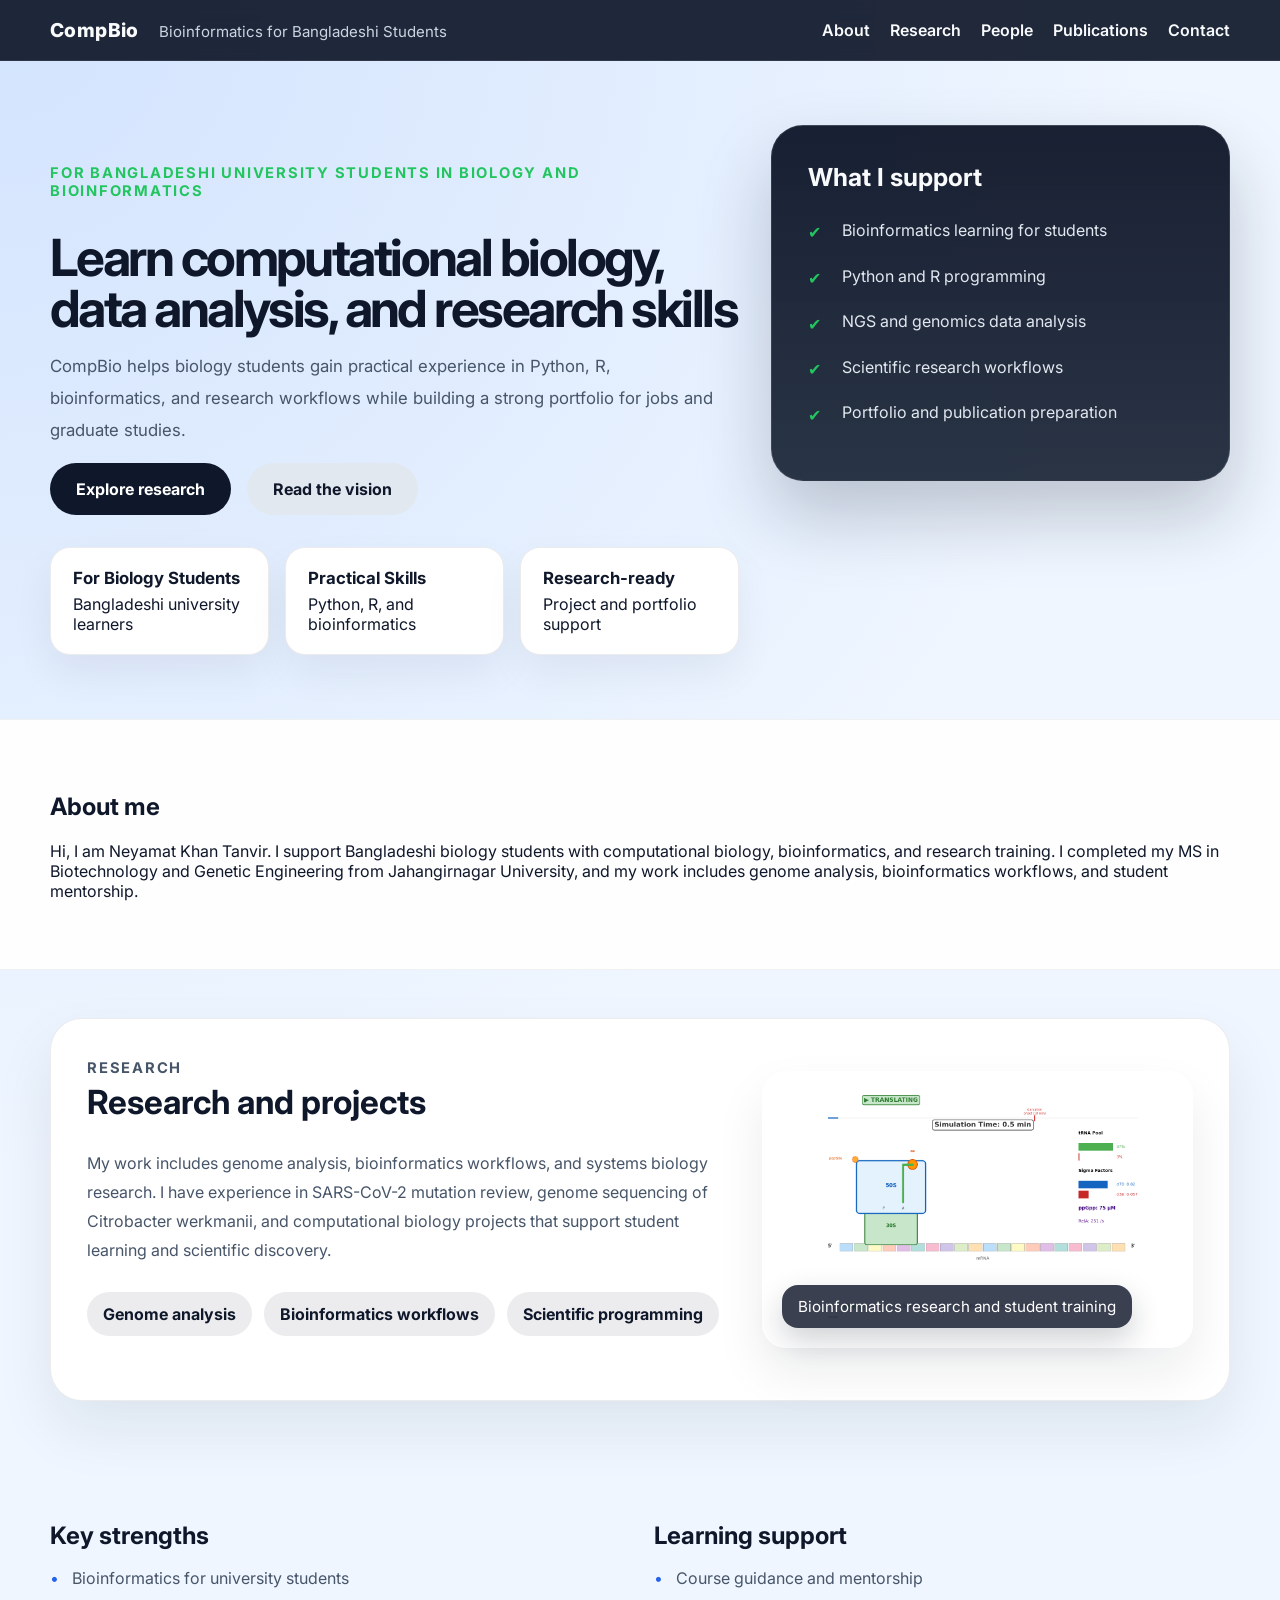
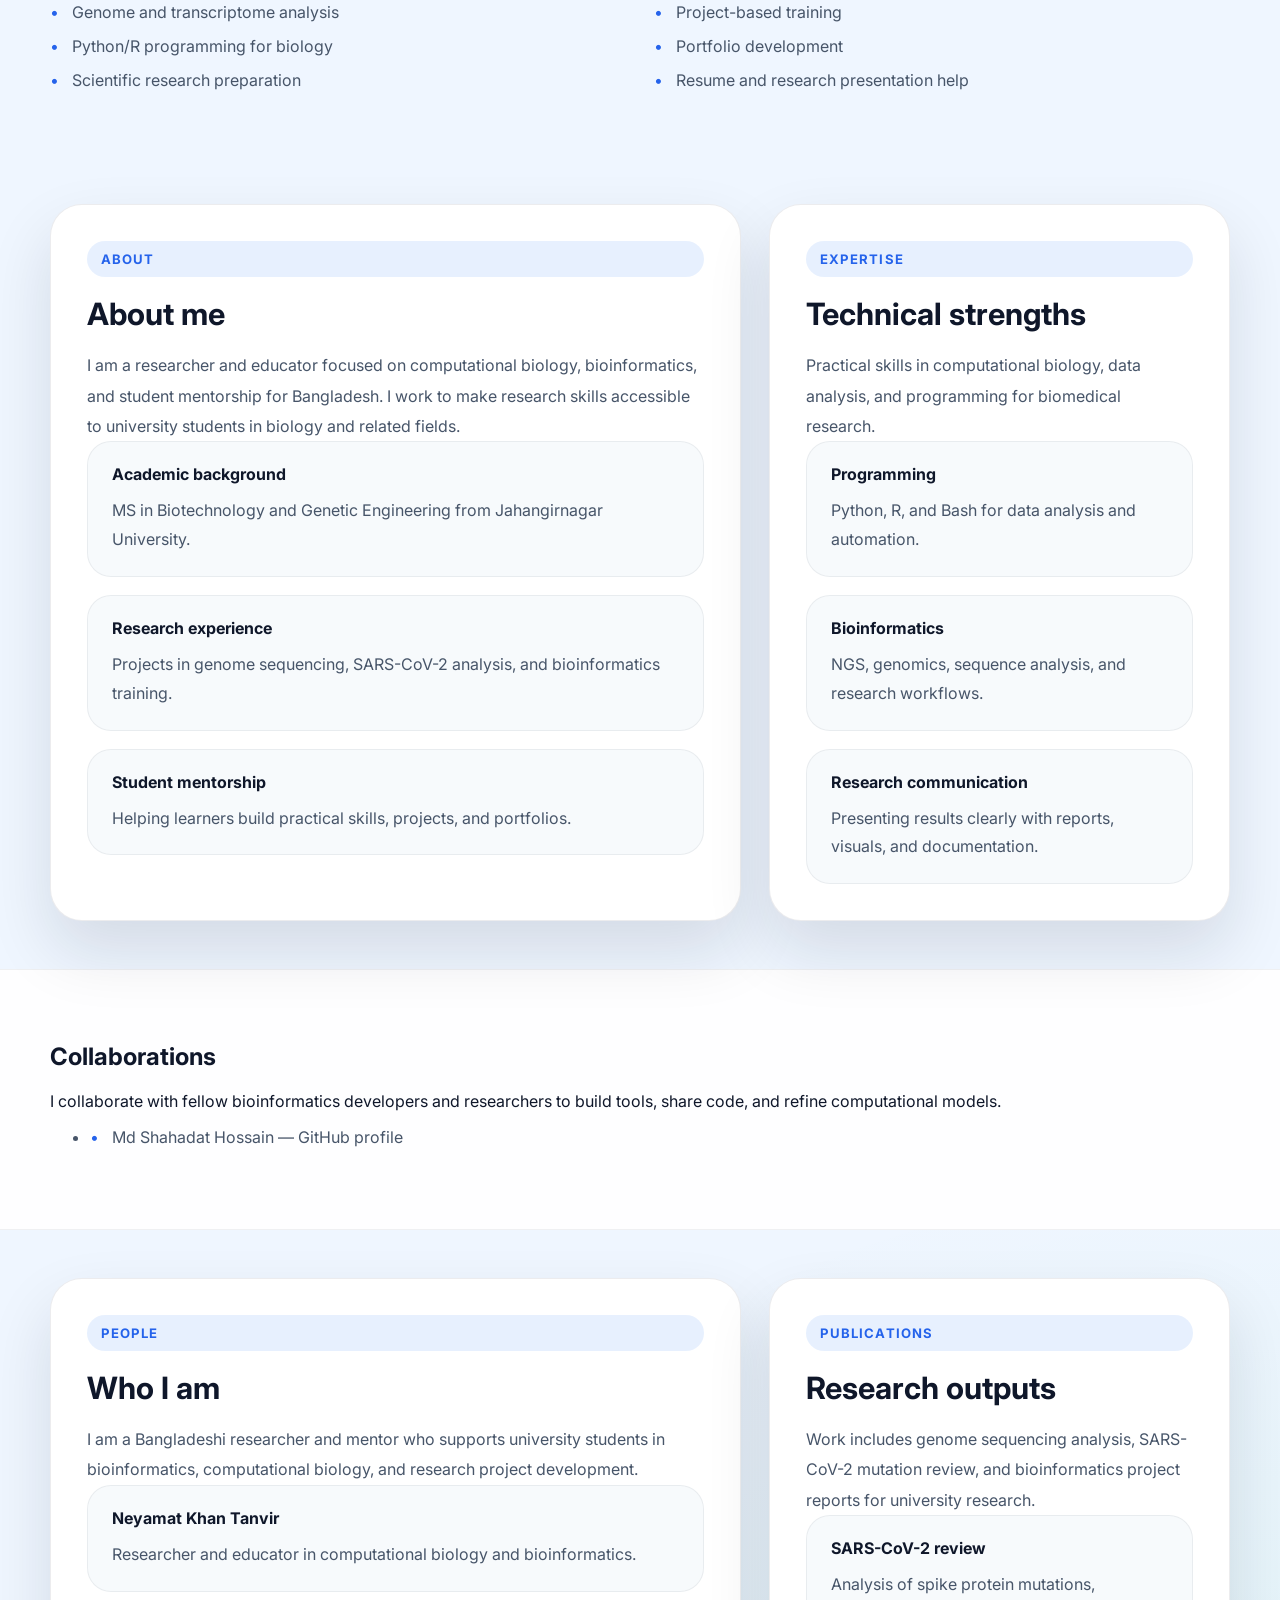
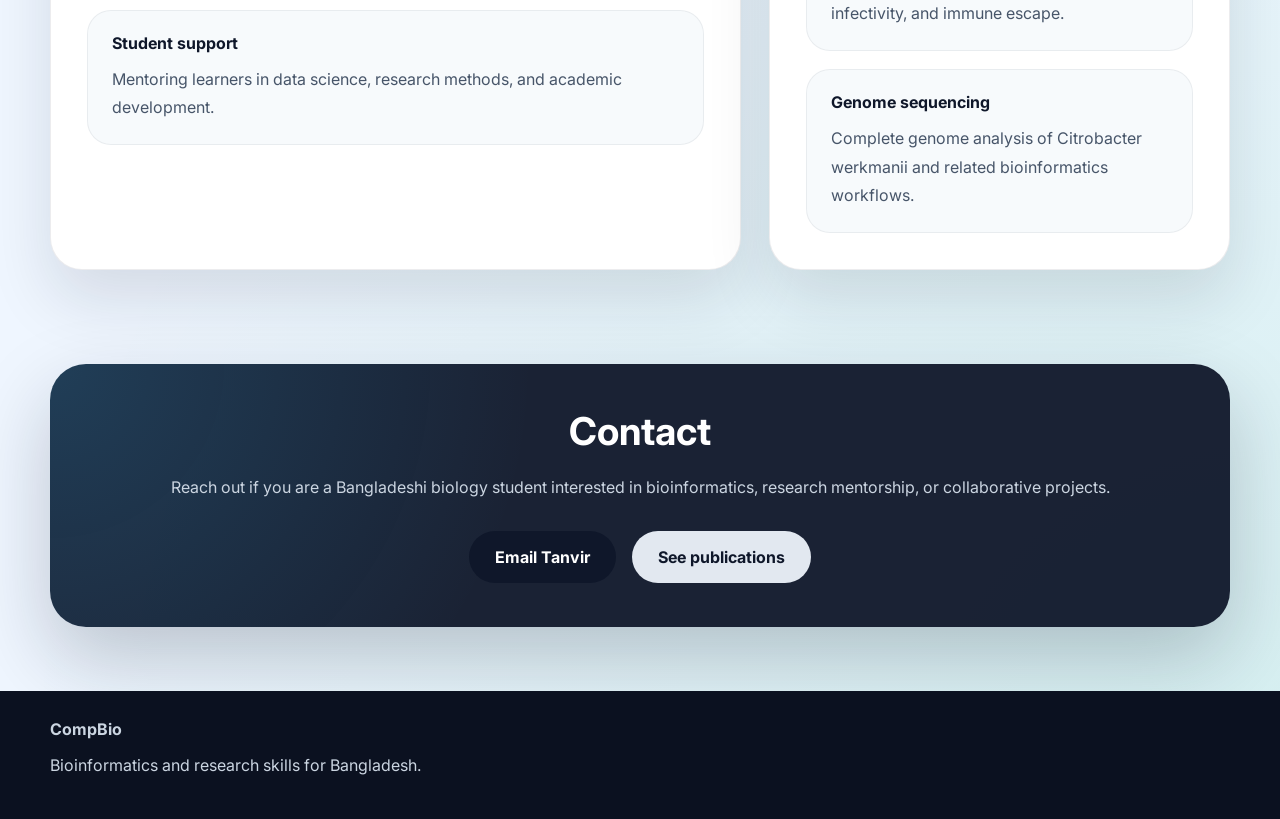
==== commit bfd0696c: "Update homepage branding to CompBio and customize sections for Bangladeshi students" ====
--- a/index.html
+++ b/index.html
@@ -3,7 +3,7 @@
 <head>
   <meta charset="UTF-8" />
   <meta name="viewport" content="width=device-width, initial-scale=1.0" />
-  <title>Tanvir | Computational Systems Biology</title>
+  <title>CompBio | Bioinformatics & Research Skills</title>
   <link rel="preconnect" href="https://fonts.googleapis.com" />
   <link rel="preconnect" href="https://fonts.gstatic.com" crossorigin />
   <link href="https://fonts.googleapis.com/css2?family=Inter:wght@400;500;600;700;800&display=swap" rel="stylesheet" />
@@ -13,8 +13,8 @@
   <header class="topbar">
     <div class="container topbar-inner">
       <div>
-        <span class="brand">Tanvir</span>
-        <span class="tag">Computational Systems Biology</span>
+        <span class="brand">CompBio</span>
+        <span class="tag">Bioinformatics for Bangladeshi Students</span>
       </div>
       <nav class="topbar-nav">
         <a href="#about">About</a>
@@ -30,37 +30,37 @@
     <section class="hero">
       <div class="container hero-grid">
         <div class="hero-copy">
-          <p class="eyebrow">building integrative models of whole cells and their environments</p>
-          <h1>Predictive, multi-scale simulations for modern cell biology</h1>
-          <p class="hero-text">I develop compositional, open-source models that combine molecular mechanisms, cellular processes, and environmental interactions into reusable simulations for discovery and engineering.</p>
+          <p class="eyebrow">for Bangladeshi university students in biology and bioinformatics</p>
+          <h1>Learn computational biology, data analysis, and research skills</h1>
+          <p class="hero-text">CompBio helps biology students gain practical experience in Python, R, bioinformatics, and research workflows while building a strong portfolio for jobs and graduate studies.</p>
           <div class="hero-actions">
             <a class="btn btn-primary" href="#research">Explore research</a>
             <a class="btn btn-secondary" href="#about">Read the vision</a>
           </div>
           <div class="hero-stats">
             <div>
-              <strong>Multi-scale</strong>
-              <span>From molecules to populations</span>
+              <strong>For Biology Students</strong>
+              <span>Bangladeshi university learners</span>
             </div>
             <div>
-              <strong>Open source</strong>
-              <span>Reusable model ecosystems</span>
+              <strong>Practical Skills</strong>
+              <span>Python, R, and bioinformatics</span>
             </div>
             <div>
-              <strong>Collaborative</strong>
-              <span>Personal research network</span>
+              <strong>Research-ready</strong>
+              <span>Project and portfolio support</span>
             </div>
           </div>
         </div>
         <div class="hero-card">
           <div class="hero-card-inner">
-            <h2>Focus areas</h2>
+            <h2>What I support</h2>
             <ul>
-              <li>Integrative biological modeling</li>
-              <li>Composable computational workflows</li>
-              <li>Microbial systems and cellular processes</li>
-              <li>Reproducible data analysis</li>
-              <li>Predictive simulation development</li>
+              <li>Bioinformatics learning for students</li>
+              <li>Python and R programming</li>
+              <li>NGS and genomics data analysis</li>
+              <li>Scientific research workflows</li>
+              <li>Portfolio and publication preparation</li>
             </ul>
           </div>
         </div>
@@ -69,8 +69,8 @@
 
     <section id="about" class="section highlight">
       <div class="container">
-        <h2>About</h2>
-        <p>I build comprehensive models that integrate diverse biological data sources across scales. Rather than isolated representational systems, I unify multi-level mechanisms into predictive simulations that can interpret experiments, generate hypotheses, and guide engineering.</p>
+        <h2>About me</h2>
+        <p>Hi, I am Neyamat Khan Tanvir. I support Bangladeshi biology students with computational biology, bioinformatics, and research training. I completed my MS in Biotechnology and Genetic Engineering from Jahangirnagar University, and my work includes genome analysis, bioinformatics workflows, and student mentorship.</p>
       </div>
     </section>
 
@@ -78,17 +78,17 @@
       <div class="container visual-card">
         <div>
           <p class="eyebrow">Research</p>
-          <h2>Compositional systems biology for robust predictions</h2>
-          <p>We are developing frameworks that let models grow by assembling smaller, reusable components. This approach supports flexible model reuse across domains such as microbial physiology, cell communities, synthetic cells, and emergent behavior in tissues.</p>
+          <h2>Research and projects</h2>
+          <p>My work includes genome analysis, bioinformatics workflows, and systems biology research. I have experience in SARS-CoV-2 mutation review, genome sequencing of Citrobacter werkmanii, and computational biology projects that support student learning and scientific discovery.</p>
           <div class="hero-badges">
-            <span>Modular modeling</span>
-            <span>Reproducible analysis</span>
-            <span>Systems biology</span>
+            <span>Genome analysis</span>
+            <span>Bioinformatics workflows</span>
+            <span>Scientific programming</span>
           </div>
         </div>
         <div class="visual-image">
-          <img src="assets/starvation_mechanism.gif" alt="Mechanism illustration for integrative cellular modeling" />
-          <div class="visual-caption">Modeling cellular processes and environments</div>
+          <img src="assets/starvation_mechanism.gif" alt="Bioinformatics and computational biology illustration" />
+          <div class="visual-caption">Bioinformatics research and student training</div>
         </div>
       </div>
     </section>
@@ -96,21 +96,21 @@
     <section class="section benefits">
       <div class="container benefits-grid">
         <div>
-          <h2>Key projects</h2>
+          <h2>Key strengths</h2>
           <ul>
-            <li>Single-cell bacterial physiology</li>
-            <li>Community interactions in microbiomes</li>
-            <li>Synthetic cell design and control</li>
-            <li>Process Bigraph theory for systems biology</li>
+            <li>Bioinformatics for university students</li>
+            <li>Genome and transcriptome analysis</li>
+            <li>Python/R programming for biology</li>
+            <li>Scientific research preparation</li>
           </ul>
         </div>
         <div>
-          <h2>Core capabilities</h2>
+          <h2>Learning support</h2>
           <ul>
-            <li>Multi-source biological data integration</li>
-            <li>Reproducible simulation pipelines</li>
-            <li>Flexible model composition</li>
-            <li>Linking models with experimental insights</li>
+            <li>Course guidance and mentorship</li>
+            <li>Project-based training</li>
+            <li>Portfolio development</li>
+            <li>Resume and research presentation help</li>
           </ul>
         </div>
       </div>
@@ -121,42 +121,42 @@
         <div class="preview-card">
           <div class="preview-hero">
             <span class="preview-badge">About</span>
-            <h2>Personal research and modeling</h2>
-            <p>I build predictive biological models, workflows for data-driven analysis, and open computational tools for systems biology research.</p>
-          </div>
-          <div class="preview-features">
-            <div class="feature-item">
-              <strong>Computational biology</strong>
-              <p>Modeling cellular processes from the ground up using reproducible tools.</p>
-            </div>
-            <div class="feature-item">
-              <strong>Data-driven workflows</strong>
-              <p>Automated pipelines for analysis, visualization, and research-ready results.</p>
-            </div>
-            <div class="feature-item">
-              <strong>Open science</strong>
-              <p>Clean, shareable code and documentation for better reproducibility.</p>
+            <h2>About me</h2>
+            <p>I am a researcher and educator focused on computational biology, bioinformatics, and student mentorship for Bangladesh. I work to make research skills accessible to university students in biology and related fields.</p>
+          </div>
+          <div class="preview-features">
+            <div class="feature-item">
+              <strong>Academic background</strong>
+              <p>MS in Biotechnology and Genetic Engineering from Jahangirnagar University.</p>
+            </div>
+            <div class="feature-item">
+              <strong>Research experience</strong>
+              <p>Projects in genome sequencing, SARS-CoV-2 analysis, and bioinformatics training.</p>
+            </div>
+            <div class="feature-item">
+              <strong>Student mentorship</strong>
+              <p>Helping learners build practical skills, projects, and portfolios.</p>
             </div>
           </div>
         </div>
         <div class="preview-card">
           <div class="preview-hero">
-            <span class="preview-badge">Current focus</span>
-            <h2>Research and development</h2>
-            <p>Focused on modular biological modeling, reproducible data analysis, and tools for computational research that scale across projects.</p>
-          </div>
-          <div class="preview-features">
-            <div class="feature-item">
-              <strong>Biological modeling</strong>
-              <p>Building flexible simulations that capture multi-level systems behavior.</p>
-            </div>
-            <div class="feature-item">
-              <strong>Workflow engineering</strong>
-              <p>Designing pipelines for reliable, repeatable analysis and reporting.</p>
-            </div>
-            <div class="feature-item">
-              <strong>Collaborative development</strong>
-              <p>Working with peers to refine models and release open-source tools.</p>
+            <span class="preview-badge">Expertise</span>
+            <h2>Technical strengths</h2>
+            <p>Practical skills in computational biology, data analysis, and programming for biomedical research.</p>
+          </div>
+          <div class="preview-features">
+            <div class="feature-item">
+              <strong>Programming</strong>
+              <p>Python, R, and Bash for data analysis and automation.</p>
+            </div>
+            <div class="feature-item">
+              <strong>Bioinformatics</strong>
+              <p>NGS, genomics, sequence analysis, and research workflows.</p>
+            </div>
+            <div class="feature-item">
+              <strong>Research communication</strong>
+              <p>Presenting results clearly with reports, visuals, and documentation.</p>
             </div>
           </div>
         </div>
@@ -177,35 +177,35 @@
       <div class="container preview-grid">
         <div id="people" class="preview-card">
           <div class="preview-hero">
-            <span class="preview-badge">Team</span>
-            <h2>Developer and collaborator</h2>
-            <p>I work with collaborators on bioinformatics tooling, modeling workflows, and open computational projects that support reproducible research.</p>
-          </div>
-          <div class="preview-features">
-            <div class="feature-item">
-              <strong>Tanvir</strong>
-              <p>Personal projects in biological modeling, systems analysis, and data workflows.</p>
-            </div>
-            <div class="feature-item">
-              <strong>Open-source collaboration</strong>
-              <p>Partnering with other developers to share code and improve model reproducibility.</p>
+            <span class="preview-badge">People</span>
+            <h2>Who I am</h2>
+            <p>I am a Bangladeshi researcher and mentor who supports university students in bioinformatics, computational biology, and research project development.</p>
+          </div>
+          <div class="preview-features">
+            <div class="feature-item">
+              <strong>Neyamat Khan Tanvir</strong>
+              <p>Researcher and educator in computational biology and bioinformatics.</p>
+            </div>
+            <div class="feature-item">
+              <strong>Student support</strong>
+              <p>Mentoring learners in data science, research methods, and academic development.</p>
             </div>
           </div>
         </div>
         <div id="publications" class="preview-card">
           <div class="preview-hero">
             <span class="preview-badge">Publications</span>
-            <h2>Recent work and resources</h2>
-            <p>My publications cover compositional modeling, structured biological processes, and reproducible simulation tooling for research.</p>
-          </div>
-          <div class="preview-features">
-            <div class="feature-item">
-              <strong>Compositional Systems Biology</strong>
-              <p>Foundations of modular cell modeling and integration.</p>
-            </div>
-            <div class="feature-item">
-              <strong>Process Bigraph</strong>
-              <p>Theory and implementation for structured biological processes.</p>
+            <h2>Research outputs</h2>
+            <p>Work includes genome sequencing analysis, SARS-CoV-2 mutation review, and bioinformatics project reports for university research.</p>
+          </div>
+          <div class="preview-features">
+            <div class="feature-item">
+              <strong>SARS-CoV-2 review</strong>
+              <p>Analysis of spike protein mutations, infectivity, and immune escape.</p>
+            </div>
+            <div class="feature-item">
+              <strong>Genome sequencing</strong>
+              <p>Complete genome analysis of Citrobacter werkmanii and related bioinformatics workflows.</p>
             </div>
           </div>
         </div>
@@ -214,8 +214,8 @@
 
     <section id="contact" class="section cta-section">
       <div class="container cta-card">
-        <h2>Connect with Tanvir</h2>
-        <p>Explore my open-source projects, publications, and collaborations, or reach out to learn how we can work together on biological simulation and predictive modeling.</p>
+        <h2>Contact</h2>
+        <p>Reach out if you are a Bangladeshi biology student interested in bioinformatics, research mentorship, or collaborative projects.</p>
         <div class="cta-actions">
           <a class="btn btn-primary" href="mailto:tanvir@uchc.edu">Email Tanvir</a>
           <a class="btn btn-secondary" href="#publications">See publications</a>
@@ -227,8 +227,8 @@
   <footer class="footer">
     <div class="container footer-grid">
       <div>
-        <strong>Tanvir</strong>
-        <p>Computational biology and predictive modeling.</p>
+        <strong>CompBio</strong>
+        <p>Bioinformatics and research skills for Bangladesh.</p>
       </div>
     </div>
   </footer>
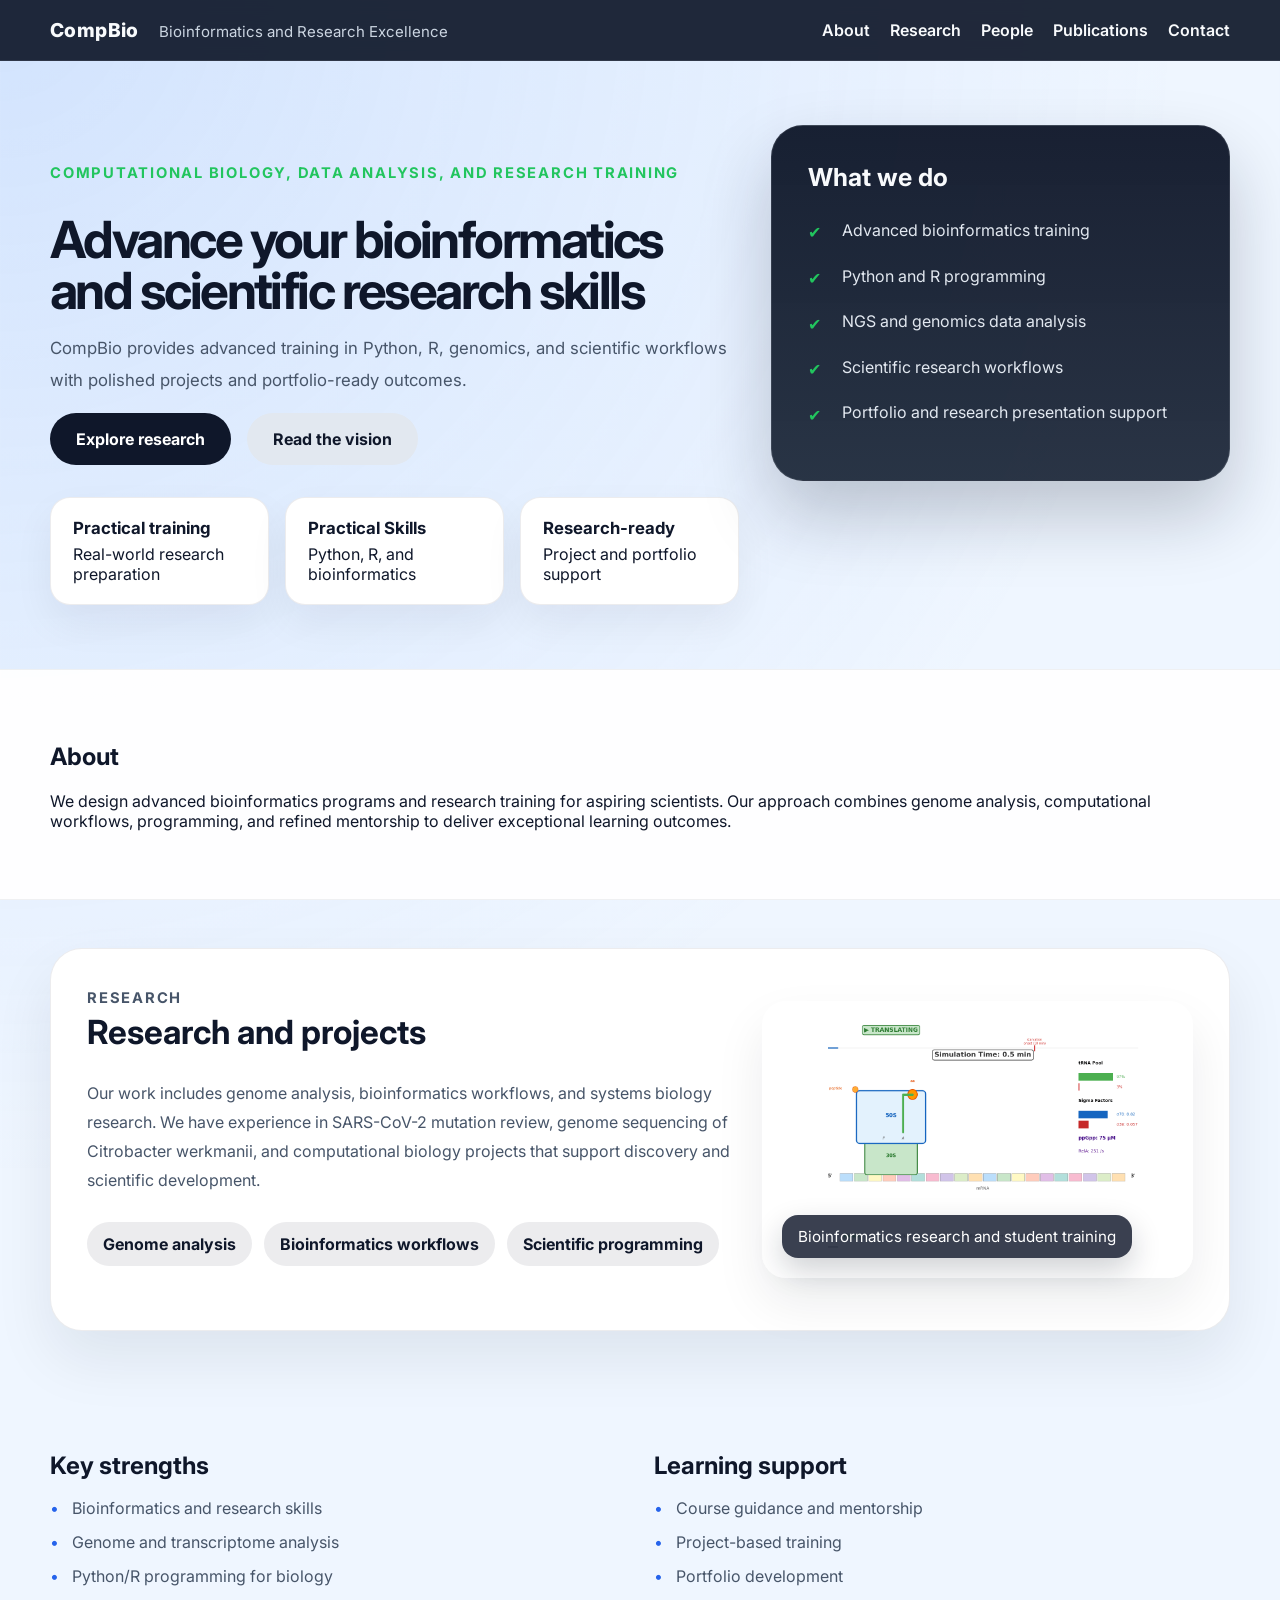
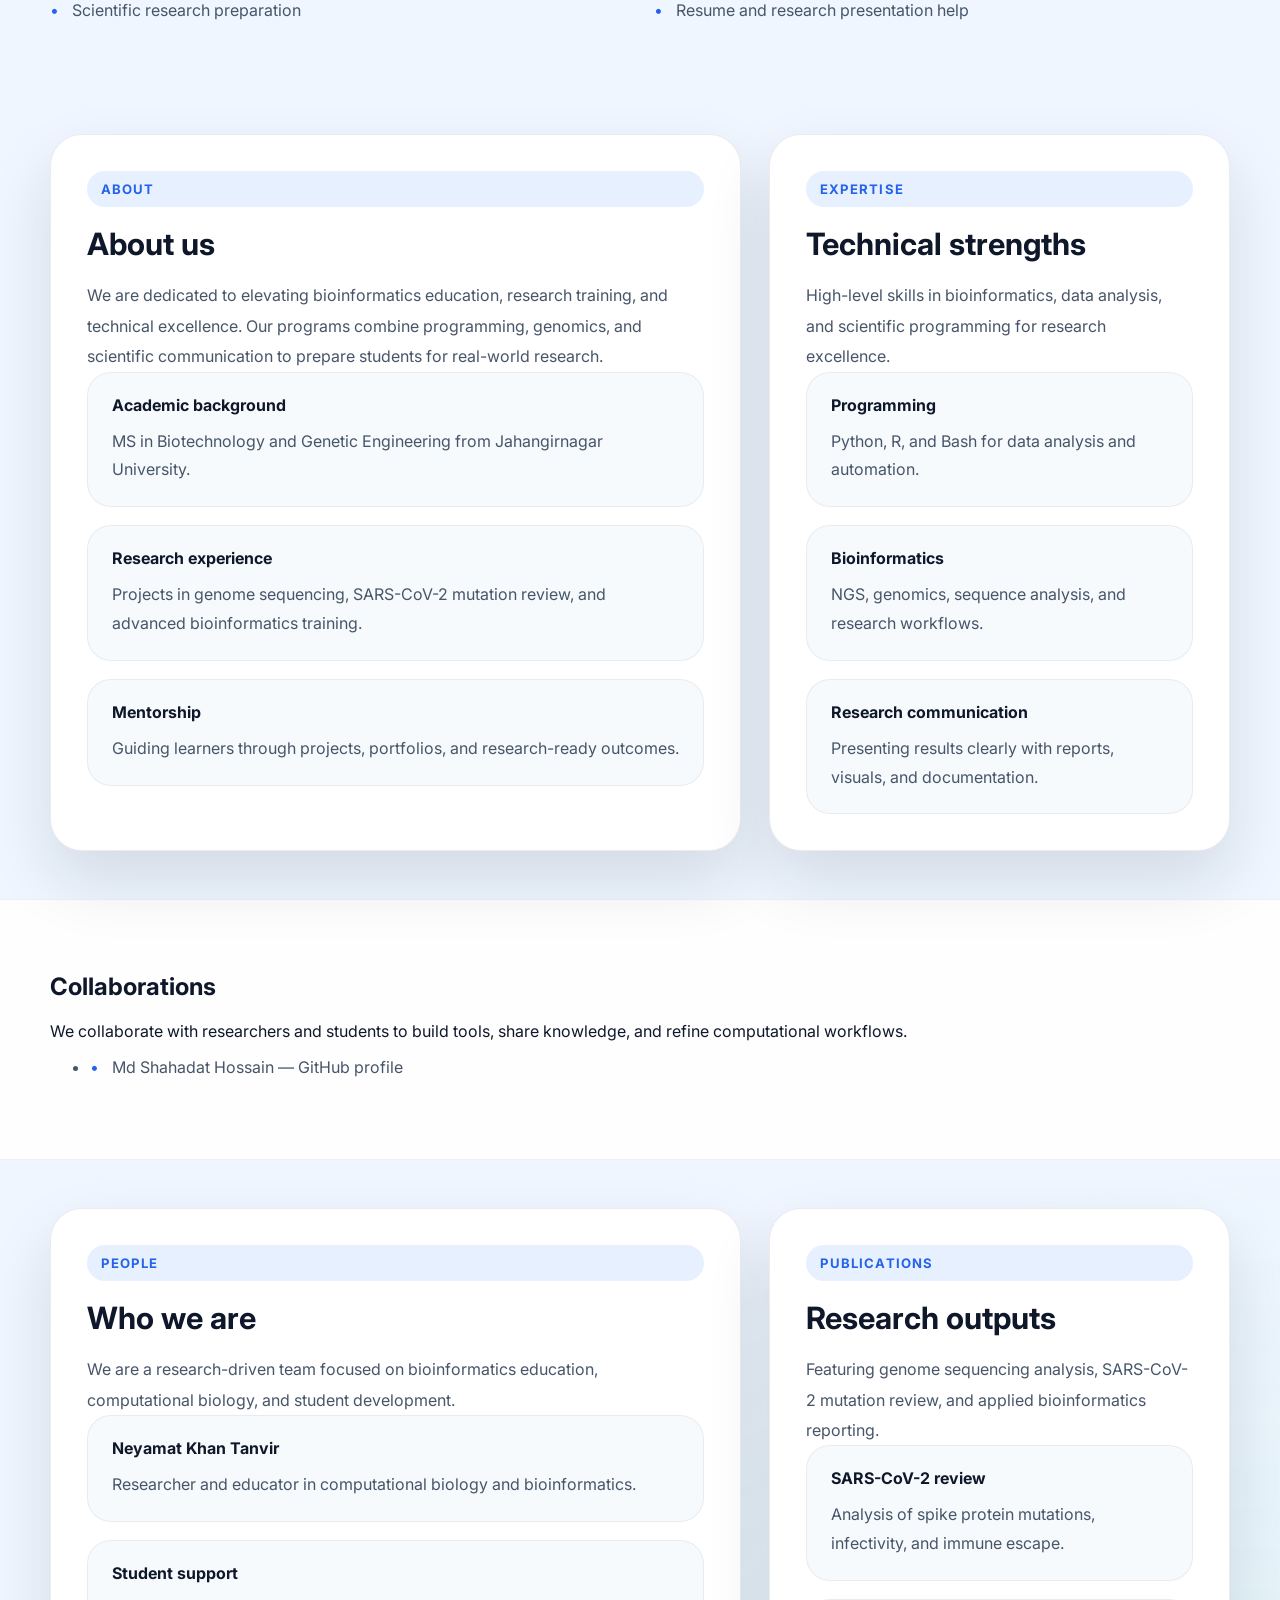
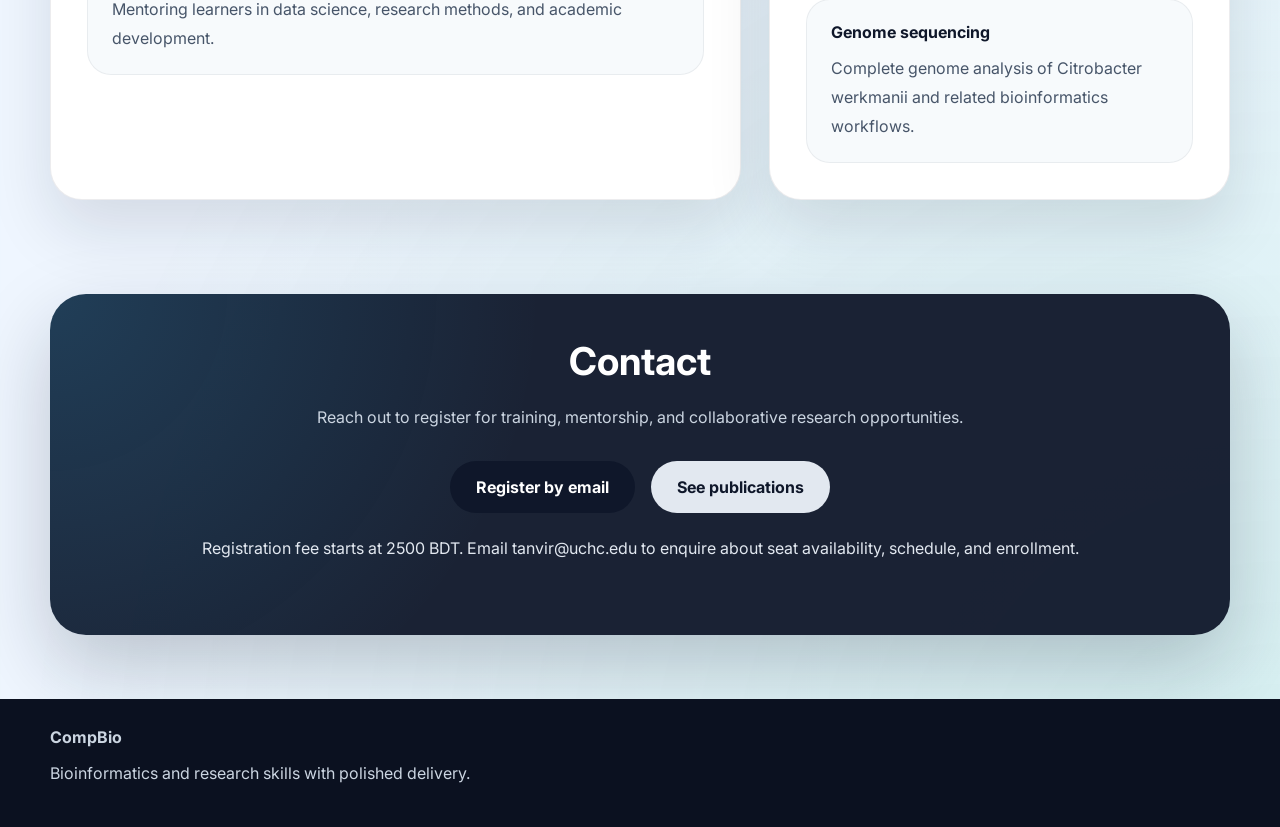
==== commit 8fdf8757: "Polish homepage tone and add registration fee details" ====
--- a/index.html
+++ b/index.html
@@ -14,7 +14,7 @@
     <div class="container topbar-inner">
       <div>
         <span class="brand">CompBio</span>
-        <span class="tag">Bioinformatics for Bangladeshi Students</span>
+        <span class="tag">Bioinformatics and Research Excellence</span>
       </div>
       <nav class="topbar-nav">
         <a href="#about">About</a>
@@ -30,17 +30,17 @@
     <section class="hero">
       <div class="container hero-grid">
         <div class="hero-copy">
-          <p class="eyebrow">for Bangladeshi university students in biology and bioinformatics</p>
-          <h1>Learn computational biology, data analysis, and research skills</h1>
-          <p class="hero-text">CompBio helps biology students gain practical experience in Python, R, bioinformatics, and research workflows while building a strong portfolio for jobs and graduate studies.</p>
+          <p class="eyebrow">Computational biology, data analysis, and research training</p>
+          <h1>Advance your bioinformatics and scientific research skills</h1>
+          <p class="hero-text">CompBio provides advanced training in Python, R, genomics, and scientific workflows with polished projects and portfolio-ready outcomes.</p>
           <div class="hero-actions">
             <a class="btn btn-primary" href="#research">Explore research</a>
             <a class="btn btn-secondary" href="#about">Read the vision</a>
           </div>
           <div class="hero-stats">
             <div>
-              <strong>For Biology Students</strong>
-              <span>Bangladeshi university learners</span>
+              <strong>Practical training</strong>
+              <span>Real-world research preparation</span>
             </div>
             <div>
               <strong>Practical Skills</strong>
@@ -54,13 +54,13 @@
         </div>
         <div class="hero-card">
           <div class="hero-card-inner">
-            <h2>What I support</h2>
+            <h2>What we do</h2>
             <ul>
-              <li>Bioinformatics learning for students</li>
+              <li>Advanced bioinformatics training</li>
               <li>Python and R programming</li>
               <li>NGS and genomics data analysis</li>
               <li>Scientific research workflows</li>
-              <li>Portfolio and publication preparation</li>
+              <li>Portfolio and research presentation support</li>
             </ul>
           </div>
         </div>
@@ -69,8 +69,8 @@
 
     <section id="about" class="section highlight">
       <div class="container">
-        <h2>About me</h2>
-        <p>Hi, I am Neyamat Khan Tanvir. I support Bangladeshi biology students with computational biology, bioinformatics, and research training. I completed my MS in Biotechnology and Genetic Engineering from Jahangirnagar University, and my work includes genome analysis, bioinformatics workflows, and student mentorship.</p>
+        <h2>About</h2>
+        <p>We design advanced bioinformatics programs and research training for aspiring scientists. Our approach combines genome analysis, computational workflows, programming, and refined mentorship to deliver exceptional learning outcomes.</p>
       </div>
     </section>
 
@@ -79,7 +79,7 @@
         <div>
           <p class="eyebrow">Research</p>
           <h2>Research and projects</h2>
-          <p>My work includes genome analysis, bioinformatics workflows, and systems biology research. I have experience in SARS-CoV-2 mutation review, genome sequencing of Citrobacter werkmanii, and computational biology projects that support student learning and scientific discovery.</p>
+          <p>Our work includes genome analysis, bioinformatics workflows, and systems biology research. We have experience in SARS-CoV-2 mutation review, genome sequencing of Citrobacter werkmanii, and computational biology projects that support discovery and scientific development.</p>
           <div class="hero-badges">
             <span>Genome analysis</span>
             <span>Bioinformatics workflows</span>
@@ -98,7 +98,7 @@
         <div>
           <h2>Key strengths</h2>
           <ul>
-            <li>Bioinformatics for university students</li>
+            <li>Bioinformatics and research skills</li>
             <li>Genome and transcriptome analysis</li>
             <li>Python/R programming for biology</li>
             <li>Scientific research preparation</li>
@@ -121,8 +121,8 @@
         <div class="preview-card">
           <div class="preview-hero">
             <span class="preview-badge">About</span>
-            <h2>About me</h2>
-            <p>I am a researcher and educator focused on computational biology, bioinformatics, and student mentorship for Bangladesh. I work to make research skills accessible to university students in biology and related fields.</p>
+            <h2>About us</h2>
+            <p>We are dedicated to elevating bioinformatics education, research training, and technical excellence. Our programs combine programming, genomics, and scientific communication to prepare students for real-world research.</p>
           </div>
           <div class="preview-features">
             <div class="feature-item">
@@ -131,11 +131,11 @@
             </div>
             <div class="feature-item">
               <strong>Research experience</strong>
-              <p>Projects in genome sequencing, SARS-CoV-2 analysis, and bioinformatics training.</p>
-            </div>
-            <div class="feature-item">
-              <strong>Student mentorship</strong>
-              <p>Helping learners build practical skills, projects, and portfolios.</p>
+              <p>Projects in genome sequencing, SARS-CoV-2 mutation review, and advanced bioinformatics training.</p>
+            </div>
+            <div class="feature-item">
+              <strong>Mentorship</strong>
+              <p>Guiding learners through projects, portfolios, and research-ready outcomes.</p>
             </div>
           </div>
         </div>
@@ -143,7 +143,7 @@
           <div class="preview-hero">
             <span class="preview-badge">Expertise</span>
             <h2>Technical strengths</h2>
-            <p>Practical skills in computational biology, data analysis, and programming for biomedical research.</p>
+            <p>High-level skills in bioinformatics, data analysis, and scientific programming for research excellence.</p>
           </div>
           <div class="preview-features">
             <div class="feature-item">
@@ -166,7 +166,7 @@
     <section class="section highlight">
       <div class="container">
         <h2>Collaborations</h2>
-        <p>I collaborate with fellow bioinformatics developers and researchers to build tools, share code, and refine computational models.</p>
+        <p>We collaborate with researchers and students to build tools, share knowledge, and refine computational workflows.</p>
         <ul class="benefits-grid">
           <li>Md Shahadat Hossain — <a href="https://github.com/shahadat4099/shahadat4099.github.io?tab=readme-ov-file" target="_blank" rel="noreferrer">GitHub profile</a></li>
         </ul>
@@ -178,8 +178,8 @@
         <div id="people" class="preview-card">
           <div class="preview-hero">
             <span class="preview-badge">People</span>
-            <h2>Who I am</h2>
-            <p>I am a Bangladeshi researcher and mentor who supports university students in bioinformatics, computational biology, and research project development.</p>
+            <h2>Who we are</h2>
+            <p>We are a research-driven team focused on bioinformatics education, computational biology, and student development.</p>
           </div>
           <div class="preview-features">
             <div class="feature-item">
@@ -196,7 +196,7 @@
           <div class="preview-hero">
             <span class="preview-badge">Publications</span>
             <h2>Research outputs</h2>
-            <p>Work includes genome sequencing analysis, SARS-CoV-2 mutation review, and bioinformatics project reports for university research.</p>
+            <p>Featuring genome sequencing analysis, SARS-CoV-2 mutation review, and applied bioinformatics reporting.</p>
           </div>
           <div class="preview-features">
             <div class="feature-item">
@@ -215,11 +215,12 @@
     <section id="contact" class="section cta-section">
       <div class="container cta-card">
         <h2>Contact</h2>
-        <p>Reach out if you are a Bangladeshi biology student interested in bioinformatics, research mentorship, or collaborative projects.</p>
+        <p>Reach out to register for training, mentorship, and collaborative research opportunities.</p>
         <div class="cta-actions">
-          <a class="btn btn-primary" href="mailto:tanvir@uchc.edu">Email Tanvir</a>
+          <a class="btn btn-primary" href="mailto:tanvir@uchc.edu">Register by email</a>
           <a class="btn btn-secondary" href="#publications">See publications</a>
         </div>
+        <p style="margin-top:20px; color:#e2e8f0;">Registration fee starts at 2500 BDT. Email tanvir@uchc.edu to enquire about seat availability, schedule, and enrollment.</p>
       </div>
     </section>
   </main>
@@ -228,7 +229,7 @@
     <div class="container footer-grid">
       <div>
         <strong>CompBio</strong>
-        <p>Bioinformatics and research skills for Bangladesh.</p>
+        <p>Bioinformatics and research skills with polished delivery.</p>
       </div>
     </div>
   </footer>
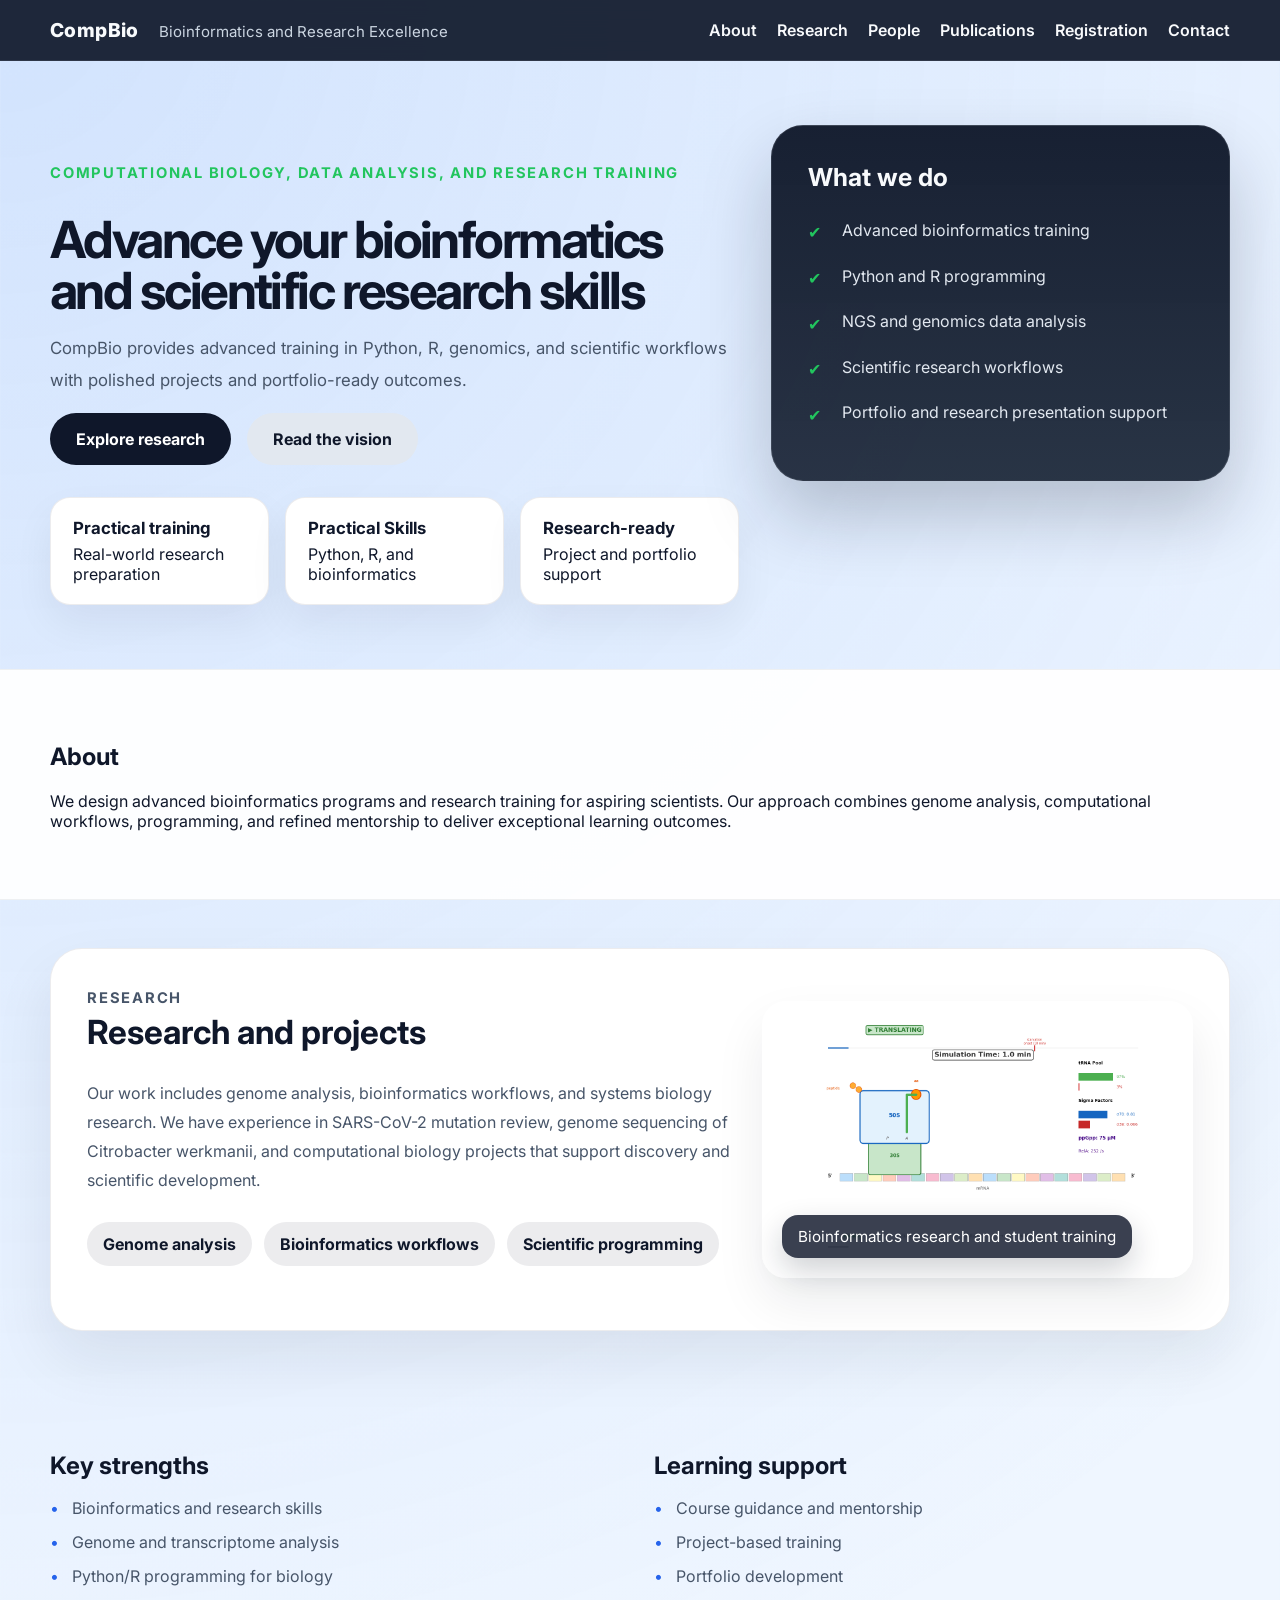
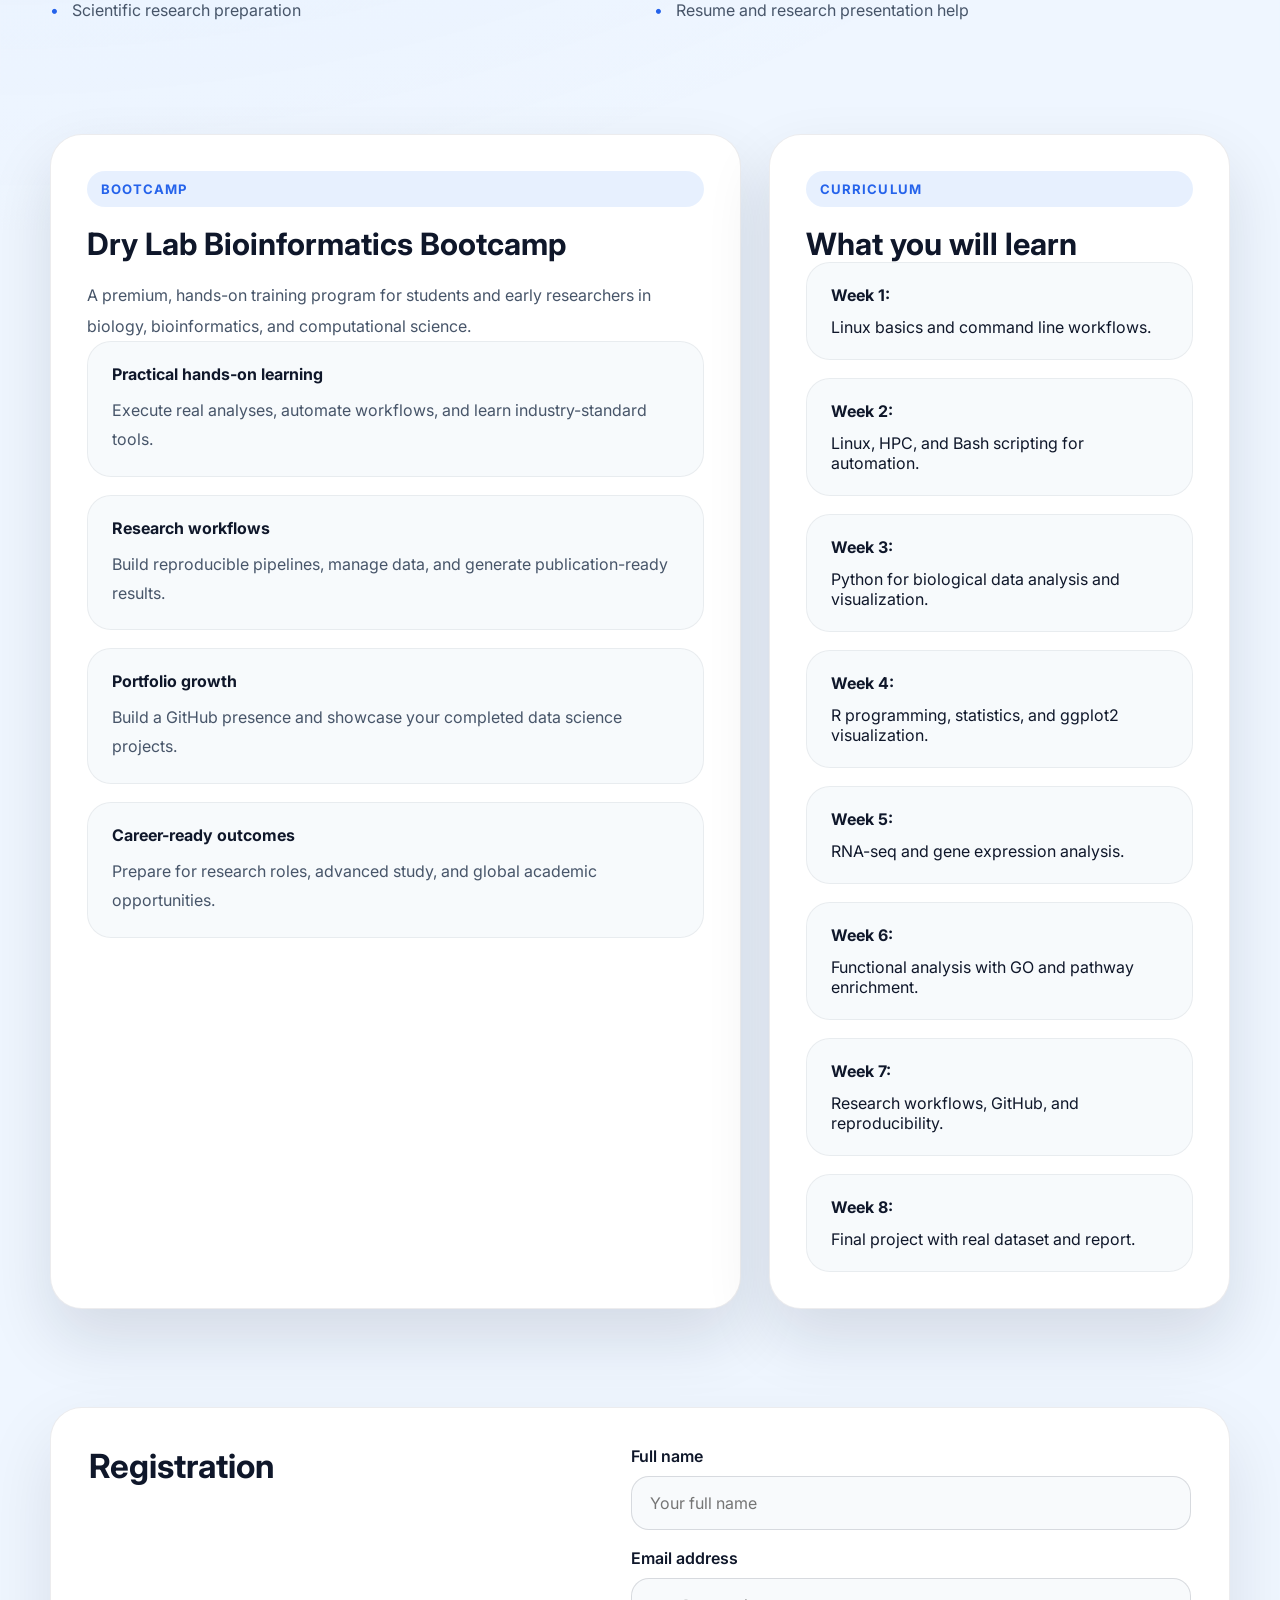
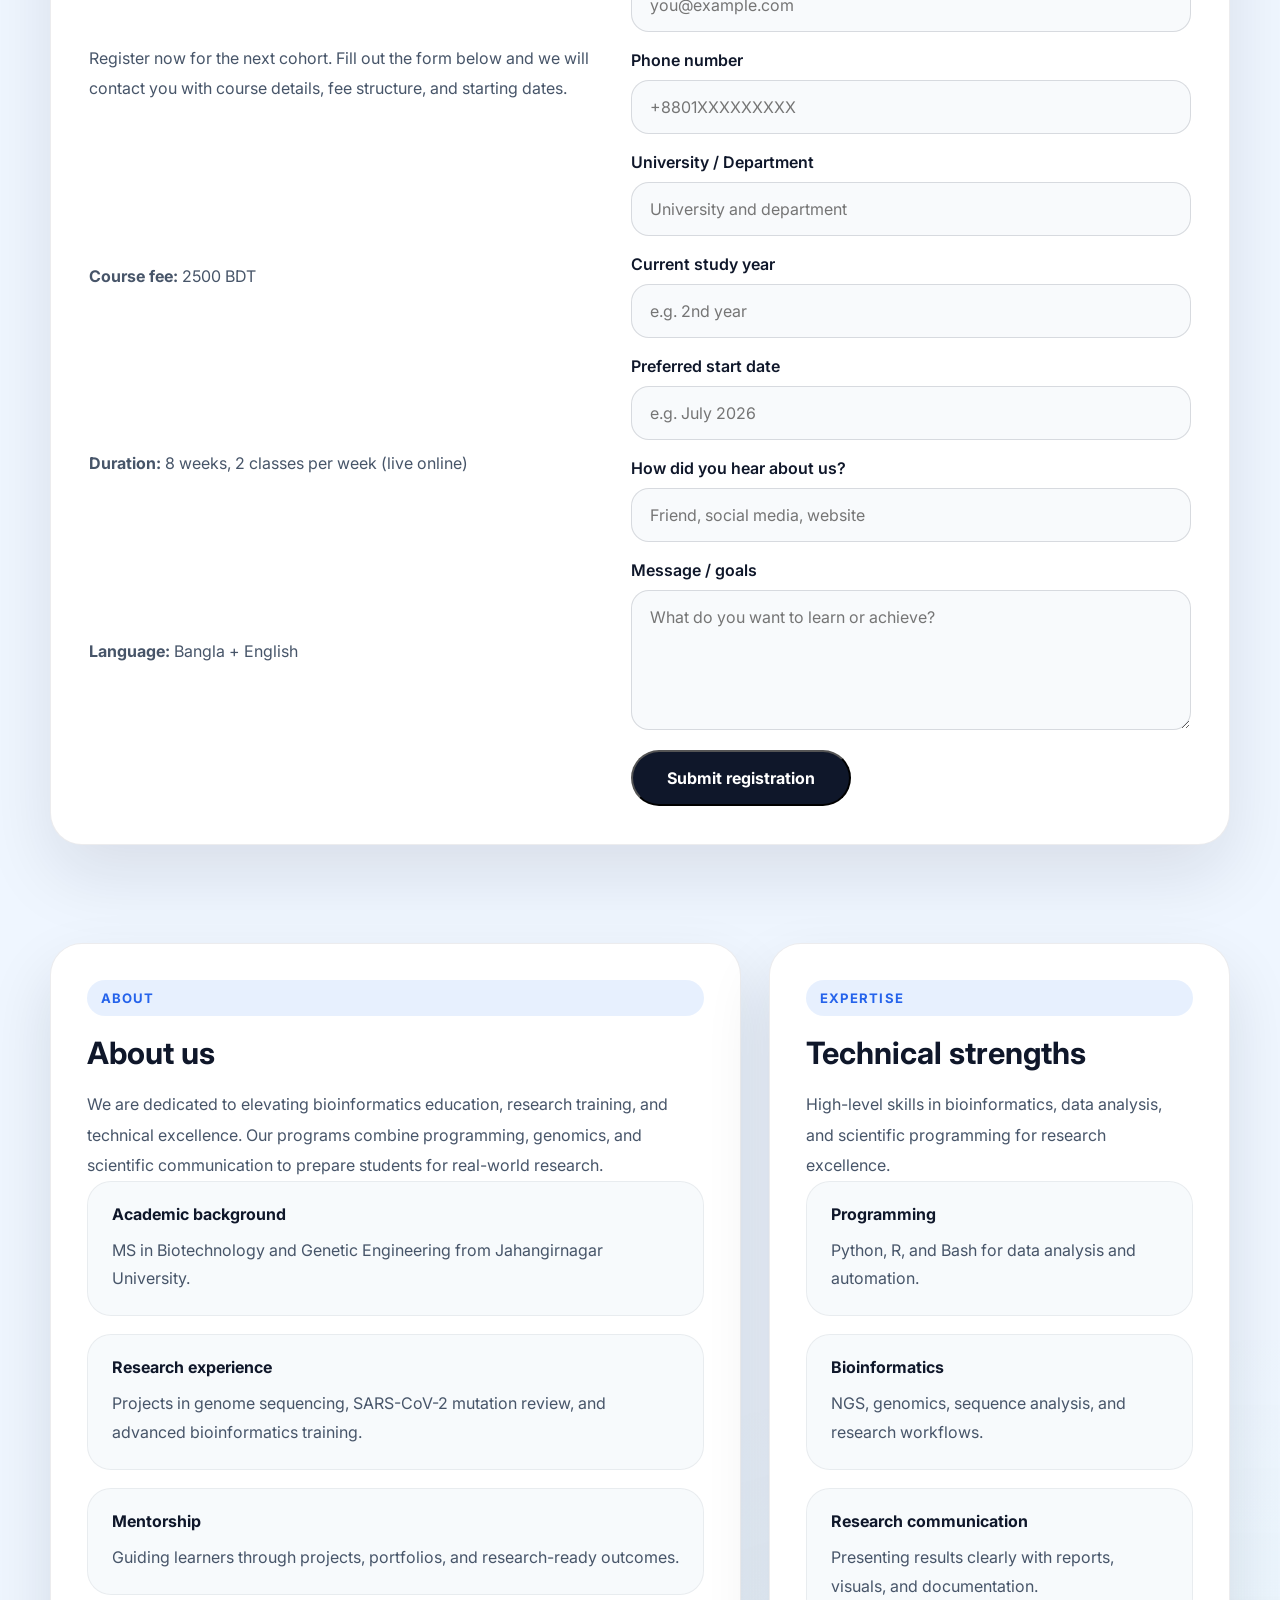
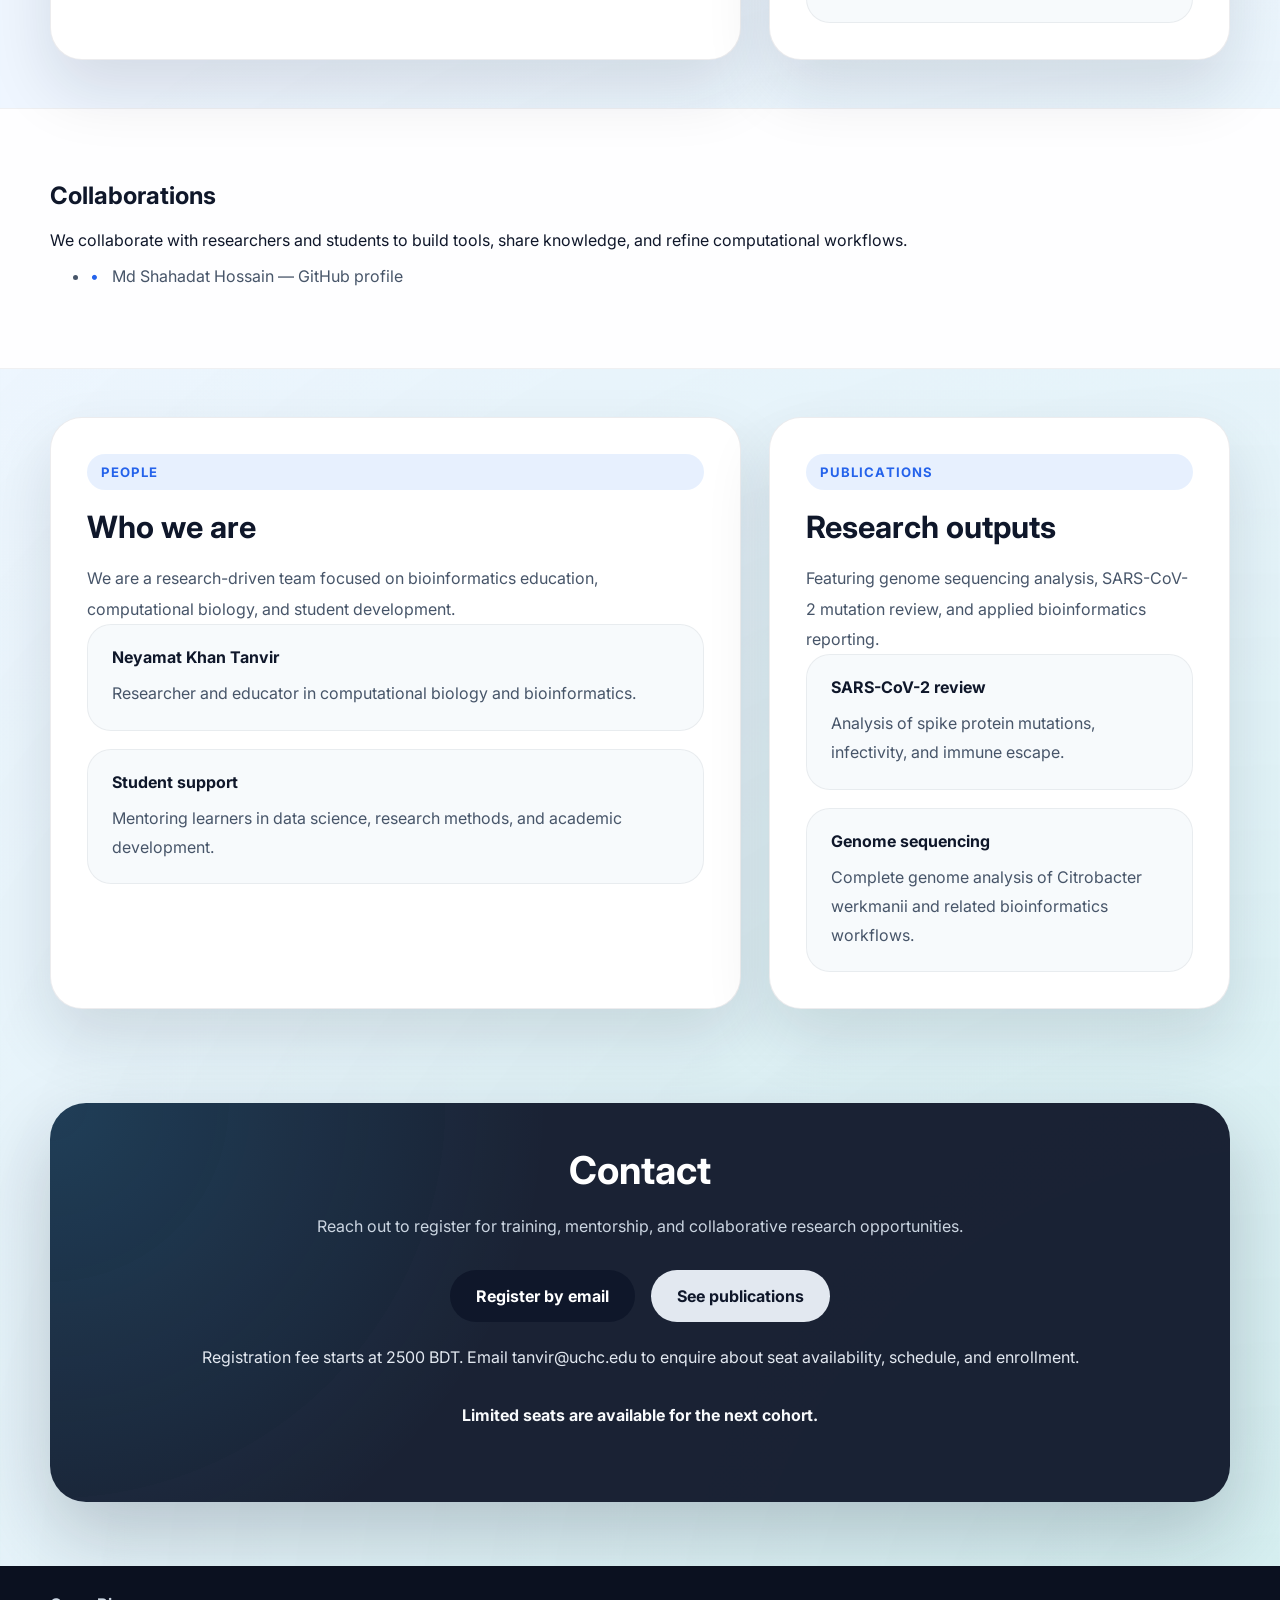
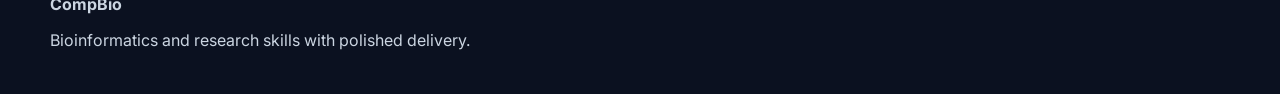
==== commit 3acfdf30: "Add detailed registration form and bootcamp summary section" ====
--- a/index.html
+++ b/index.html
@@ -21,6 +21,7 @@
         <a href="#research">Research</a>
         <a href="#people">People</a>
         <a href="#publications">Publications</a>
+        <a href="#registration">Registration</a>
         <a href="#contact">Contact</a>
       </nav>
     </div>
@@ -120,6 +121,117 @@
       <div class="container preview-grid">
         <div class="preview-card">
           <div class="preview-hero">
+            <span class="preview-badge">Bootcamp</span>
+            <h2>Dry Lab Bioinformatics Bootcamp</h2>
+            <p>A premium, hands-on training program for students and early researchers in biology, bioinformatics, and computational science.</p>
+          </div>
+          <div class="preview-features">
+            <div class="feature-item">
+              <strong>Practical hands-on learning</strong>
+              <p>Execute real analyses, automate workflows, and learn industry-standard tools.</p>
+            </div>
+            <div class="feature-item">
+              <strong>Research workflows</strong>
+              <p>Build reproducible pipelines, manage data, and generate publication-ready results.</p>
+            </div>
+            <div class="feature-item">
+              <strong>Portfolio growth</strong>
+              <p>Build a GitHub presence and showcase your completed data science projects.</p>
+            </div>
+            <div class="feature-item">
+              <strong>Career-ready outcomes</strong>
+              <p>Prepare for research roles, advanced study, and global academic opportunities.</p>
+            </div>
+          </div>
+        </div>
+        <div class="preview-card">
+          <div class="preview-hero">
+            <span class="preview-badge">Curriculum</span>
+            <h2>What you will learn</h2>
+          </div>
+          <div class="preview-features">
+            <div class="feature-item">
+              <strong>Week 1:</strong> Linux basics and command line workflows.
+            </div>
+            <div class="feature-item">
+              <strong>Week 2:</strong> Linux, HPC, and Bash scripting for automation.
+            </div>
+            <div class="feature-item">
+              <strong>Week 3:</strong> Python for biological data analysis and visualization.
+            </div>
+            <div class="feature-item">
+              <strong>Week 4:</strong> R programming, statistics, and ggplot2 visualization.
+            </div>
+            <div class="feature-item">
+              <strong>Week 5:</strong> RNA-seq and gene expression analysis.
+            </div>
+            <div class="feature-item">
+              <strong>Week 6:</strong> Functional analysis with GO and pathway enrichment.
+            </div>
+            <div class="feature-item">
+              <strong>Week 7:</strong> Research workflows, GitHub, and reproducibility.
+            </div>
+            <div class="feature-item">
+              <strong>Week 8:</strong> Final project with real dataset and report.
+            </div>
+          </div>
+        </div>
+      </div>
+    </section>
+
+    <section id="registration" class="section form-section">
+      <div class="container form-card">
+        <div class="form-copy">
+          <h2>Registration</h2>
+          <p>Register now for the next cohort. Fill out the form below and we will contact you with course details, fee structure, and starting dates.</p>
+          <p><strong>Course fee:</strong> 2500 BDT</p>
+          <p><strong>Duration:</strong> 8 weeks, 2 classes per week (live online)</p>
+          <p><strong>Language:</strong> Bangla + English</p>
+        </div>
+        <form class="contact-form" action="mailto:tanvir@uchc.edu" method="post" enctype="text/plain">
+          <div class="form-fields">
+            <label class="form-field">
+              <span>Full name</span>
+              <input class="form-input" type="text" name="name" required placeholder="Your full name" />
+            </label>
+            <label class="form-field">
+              <span>Email address</span>
+              <input class="form-input" type="email" name="email" required placeholder="you@example.com" />
+            </label>
+            <label class="form-field">
+              <span>Phone number</span>
+              <input class="form-input" type="tel" name="phone" required placeholder="+8801XXXXXXXXX" />
+            </label>
+            <label class="form-field">
+              <span>University / Department</span>
+              <input class="form-input" type="text" name="institution" placeholder="University and department" />
+            </label>
+            <label class="form-field">
+              <span>Current study year</span>
+              <input class="form-input" type="text" name="study_year" placeholder="e.g. 2nd year" />
+            </label>
+            <label class="form-field">
+              <span>Preferred start date</span>
+              <input class="form-input" type="text" name="start_date" placeholder="e.g. July 2026" />
+            </label>
+            <label class="form-field">
+              <span>How did you hear about us?</span>
+              <input class="form-input" type="text" name="referral" placeholder="Friend, social media, website" />
+            </label>
+            <label class="form-field">
+              <span>Message / goals</span>
+              <textarea class="form-textarea" name="message" placeholder="What do you want to learn or achieve?" rows="5"></textarea>
+            </label>
+          </div>
+          <button type="submit" class="btn btn-primary form-submit">Submit registration</button>
+        </form>
+      </div>
+    </section>
+
+    <section class="section preview-section">
+      <div class="container preview-grid">
+        <div class="preview-card">
+          <div class="preview-hero">
             <span class="preview-badge">About</span>
             <h2>About us</h2>
             <p>We are dedicated to elevating bioinformatics education, research training, and technical excellence. Our programs combine programming, genomics, and scientific communication to prepare students for real-world research.</p>
@@ -221,6 +333,7 @@
           <a class="btn btn-secondary" href="#publications">See publications</a>
         </div>
         <p style="margin-top:20px; color:#e2e8f0;">Registration fee starts at 2500 BDT. Email tanvir@uchc.edu to enquire about seat availability, schedule, and enrollment.</p>
+        <p style="margin-top:10px; color:#f8fafc; font-weight:700;">Limited seats are available for the next cohort.</p>
       </div>
     </section>
   </main>
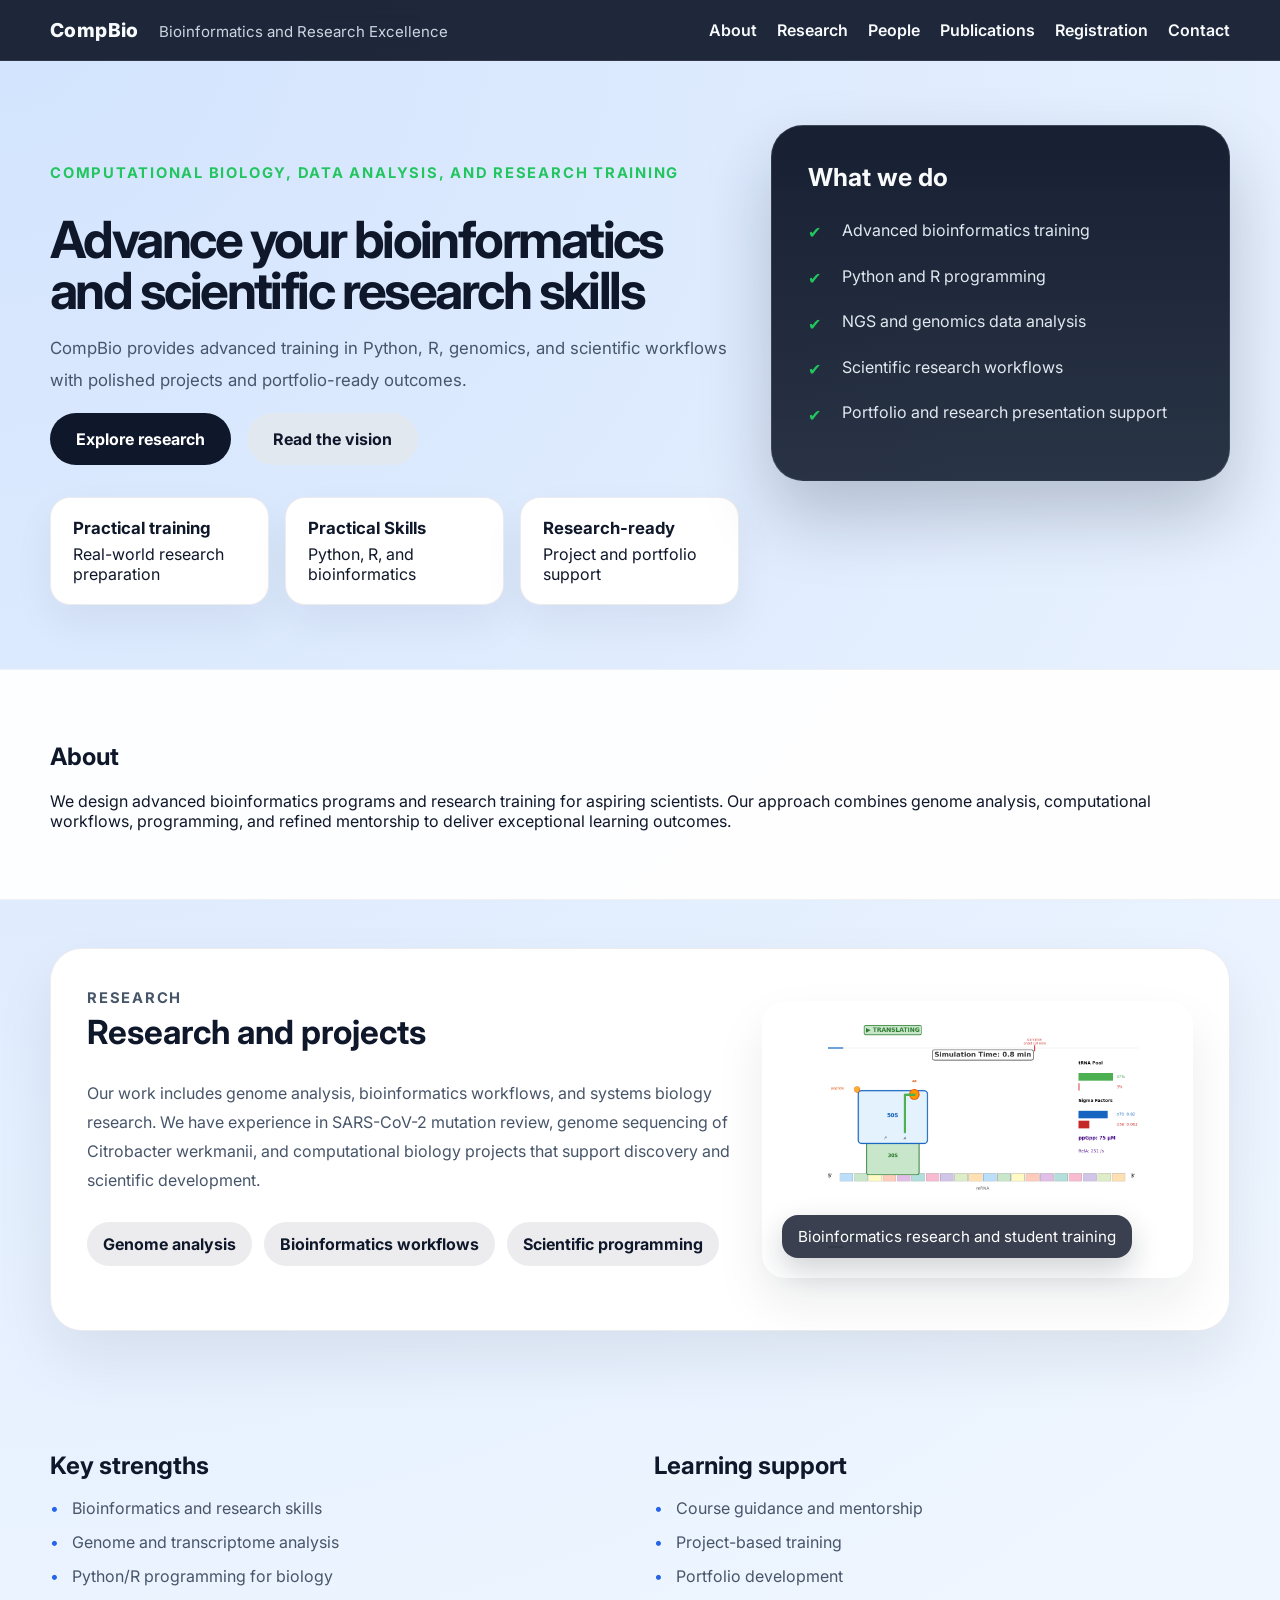
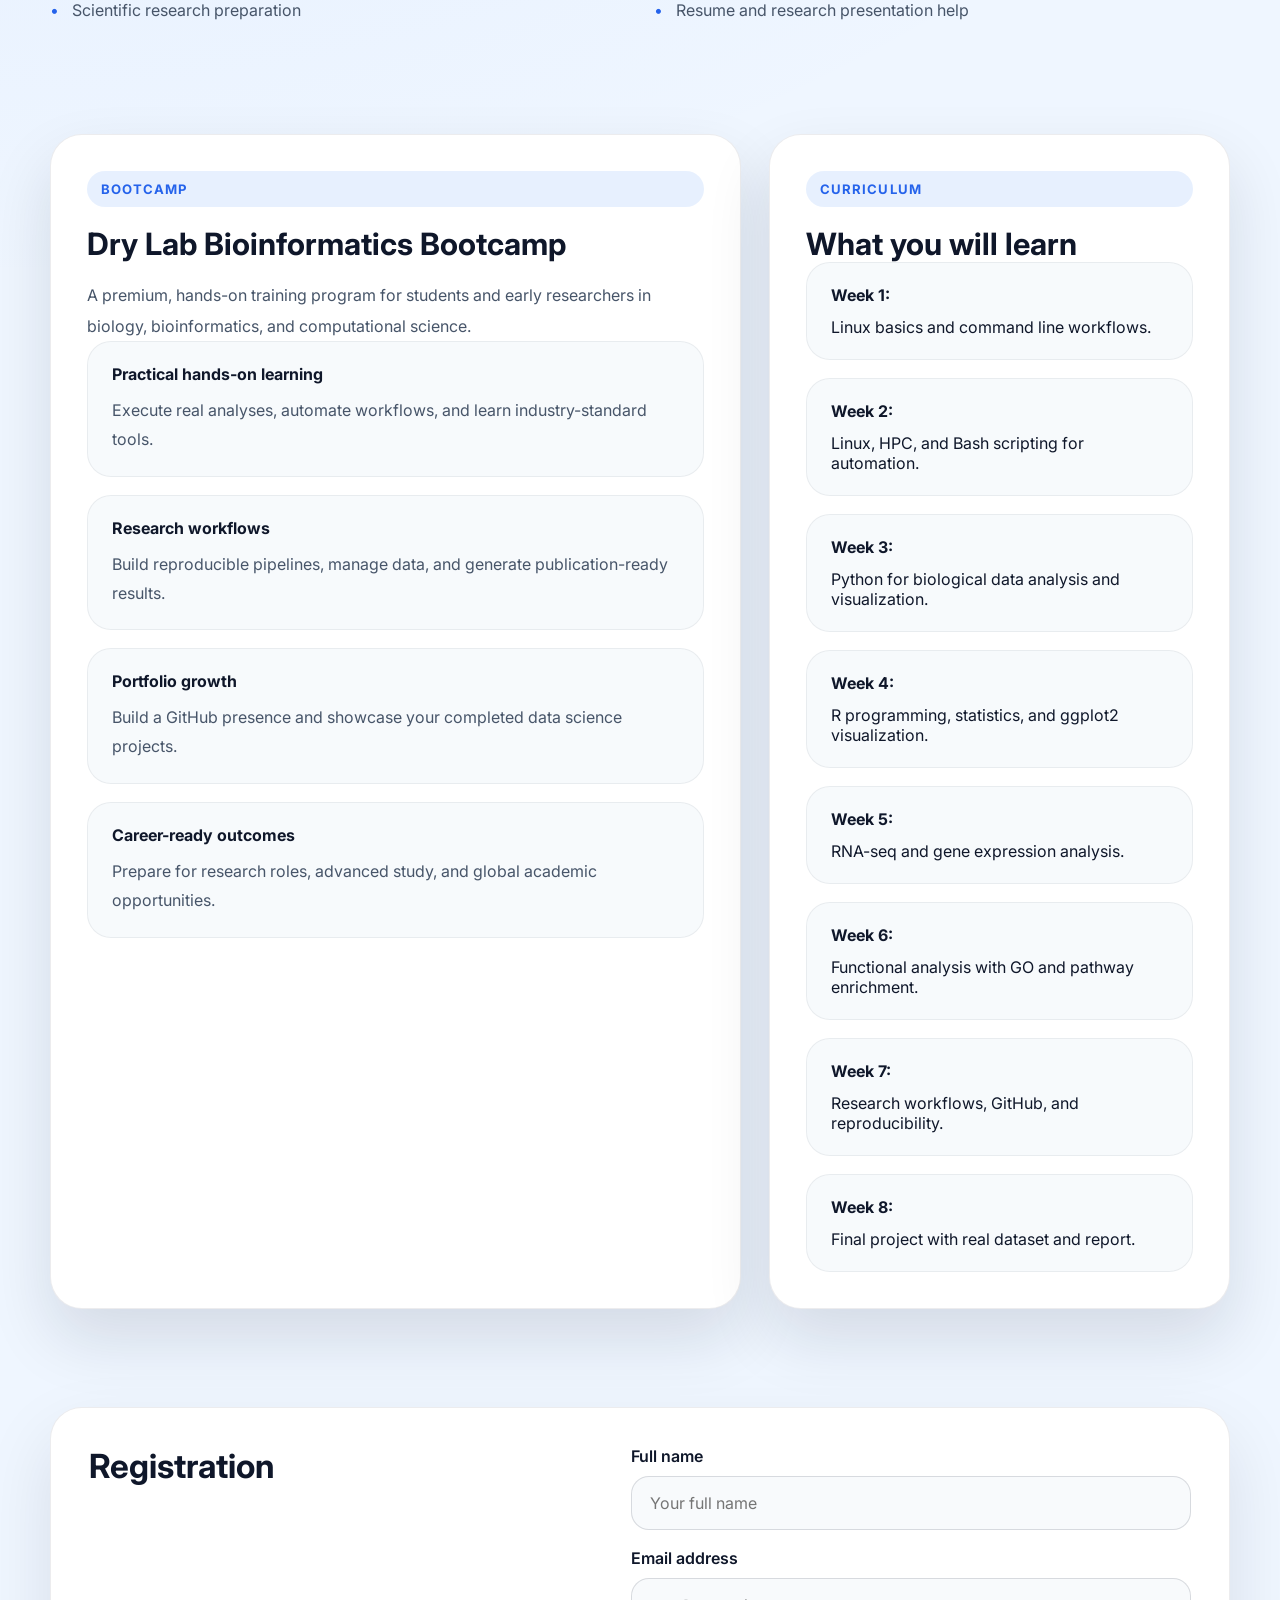
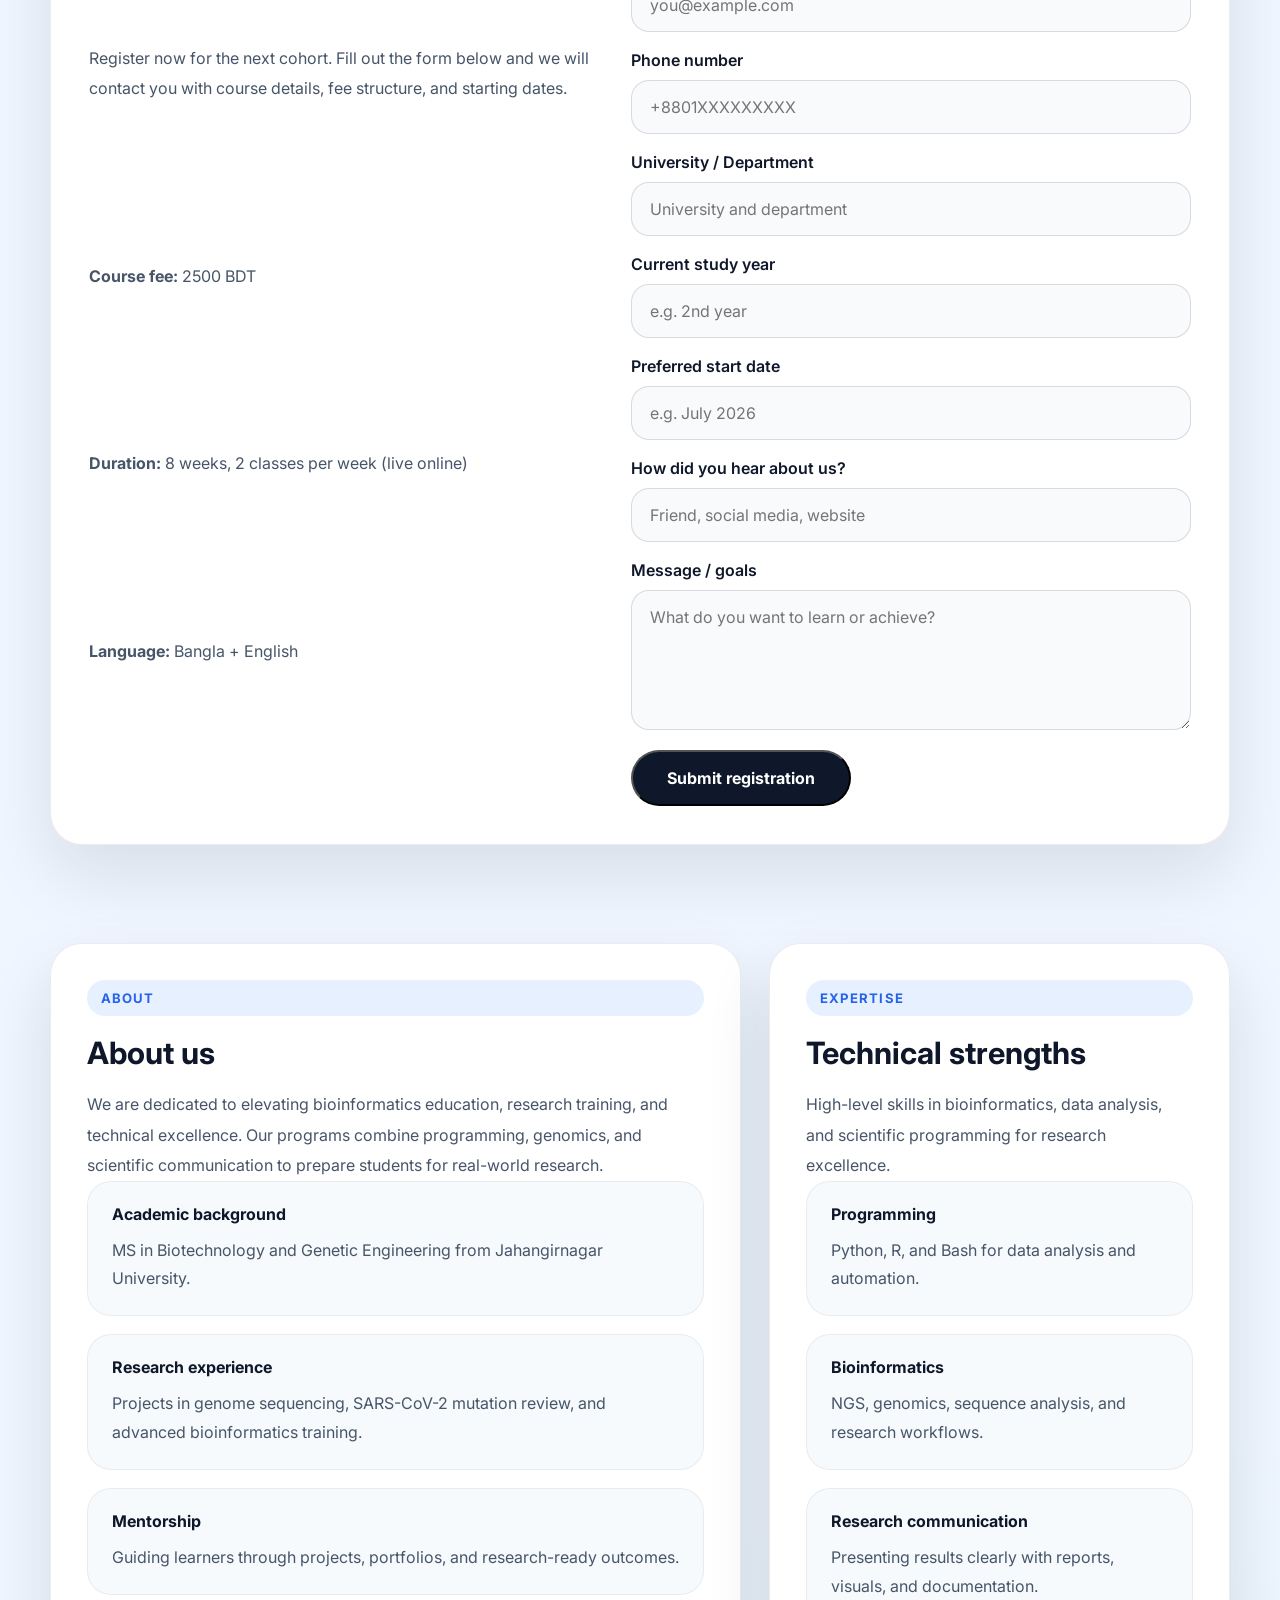
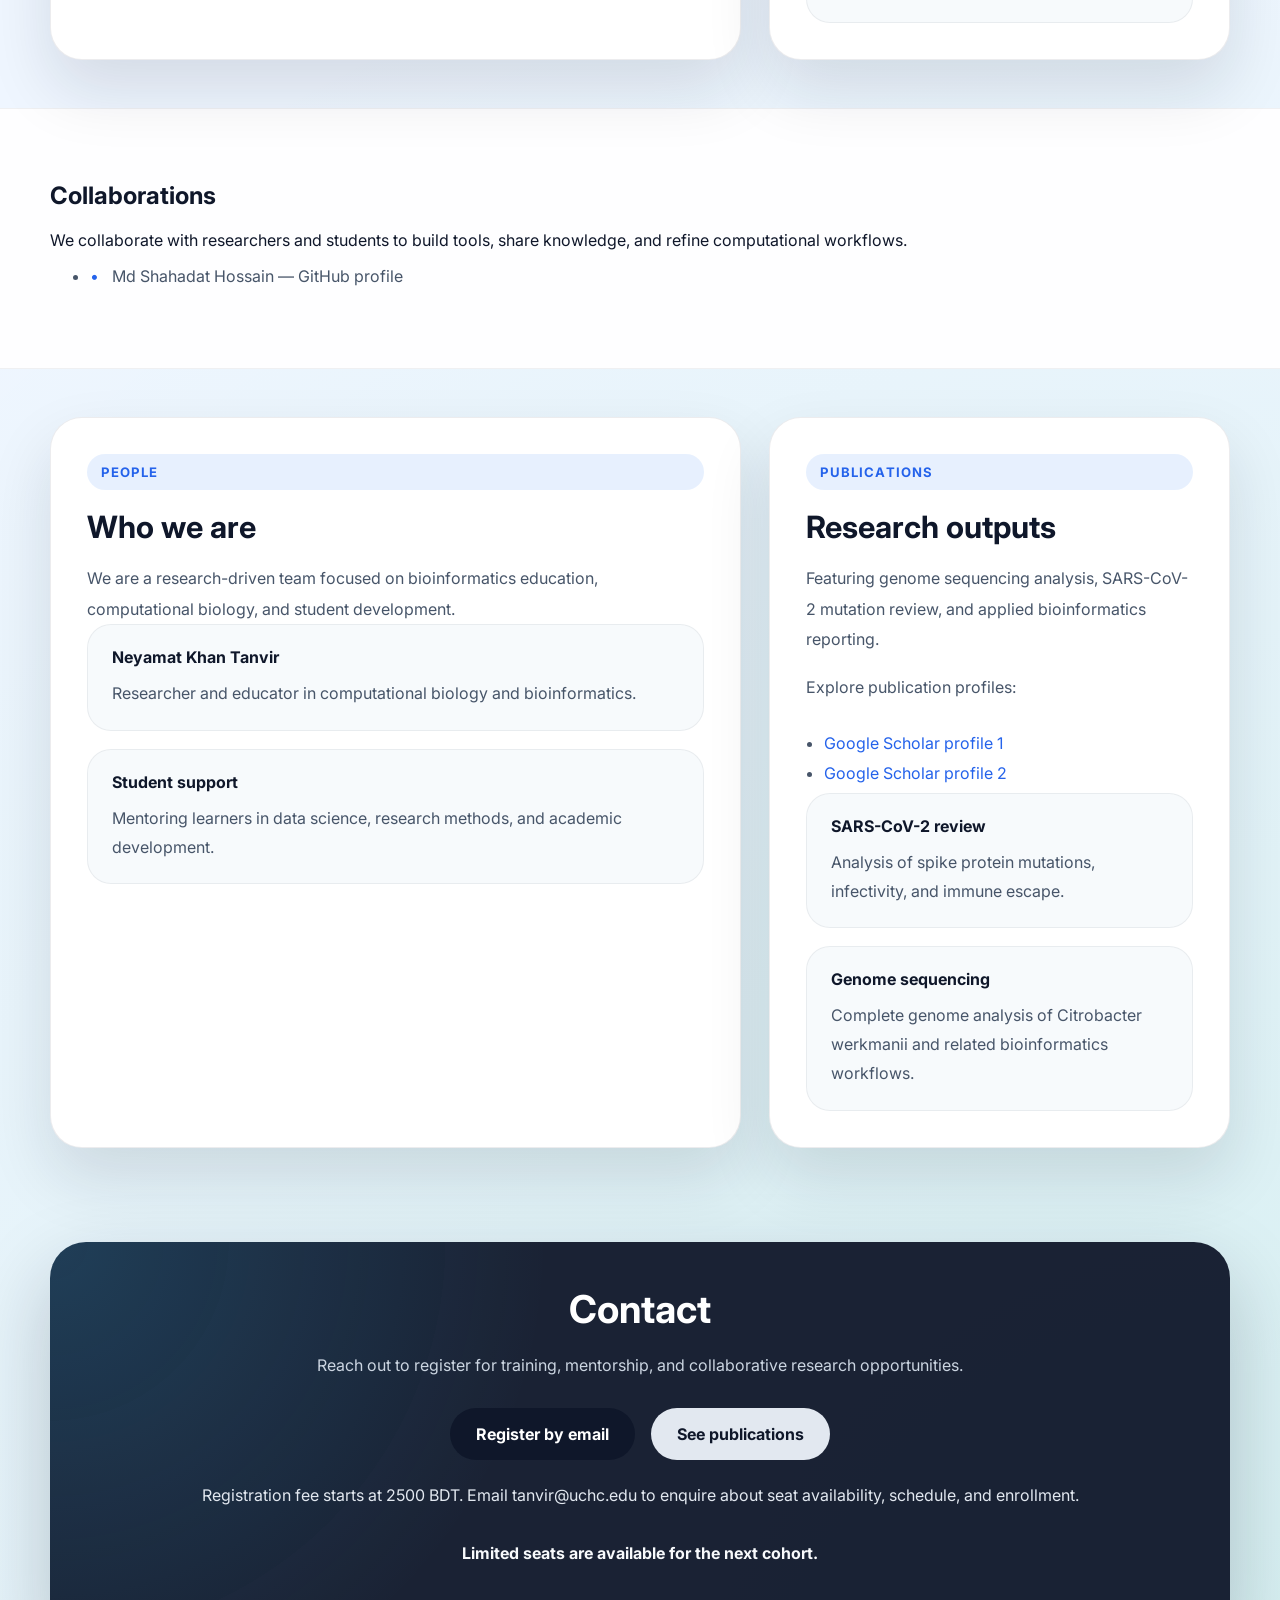
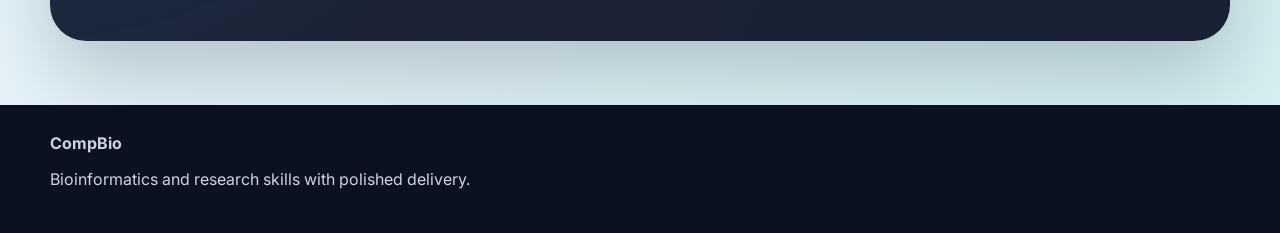
==== commit b1fbf75e: "Add Google Scholar publication links to publications section" ====
--- a/index.html
+++ b/index.html
@@ -309,6 +309,11 @@
             <span class="preview-badge">Publications</span>
             <h2>Research outputs</h2>
             <p>Featuring genome sequencing analysis, SARS-CoV-2 mutation review, and applied bioinformatics reporting.</p>
+            <p>Explore publication profiles:</p>
+            <ul class="publication-links">
+              <li><a href="https://scholar.google.com/citations?user=k357vXMAAAAJ&hl=en" target="_blank" rel="noreferrer">Google Scholar profile 1</a></li>
+              <li><a href="https://scholar.google.com/citations?user=pVah7G8AAAAJ&hl=en" target="_blank" rel="noreferrer">Google Scholar profile 2</a></li>
+            </ul>
           </div>
           <div class="preview-features">
             <div class="feature-item">
--- a/styles.css
+++ b/styles.css
@@ -578,6 +578,25 @@
   gap: 18px;
 }
 
+.publication-links {
+  margin: 12px 0 0;
+  padding-left: 18px;
+  color: #475569;
+}
+
+.publication-links li {
+  margin-bottom: 10px;
+}
+
+.publication-links a {
+  color: var(--accent-strong);
+  text-decoration: none;
+}
+
+.publication-links a:hover {
+  text-decoration: underline;
+}
+
 .feature-item {
   padding: 22px 24px;
   border-radius: 24px;
